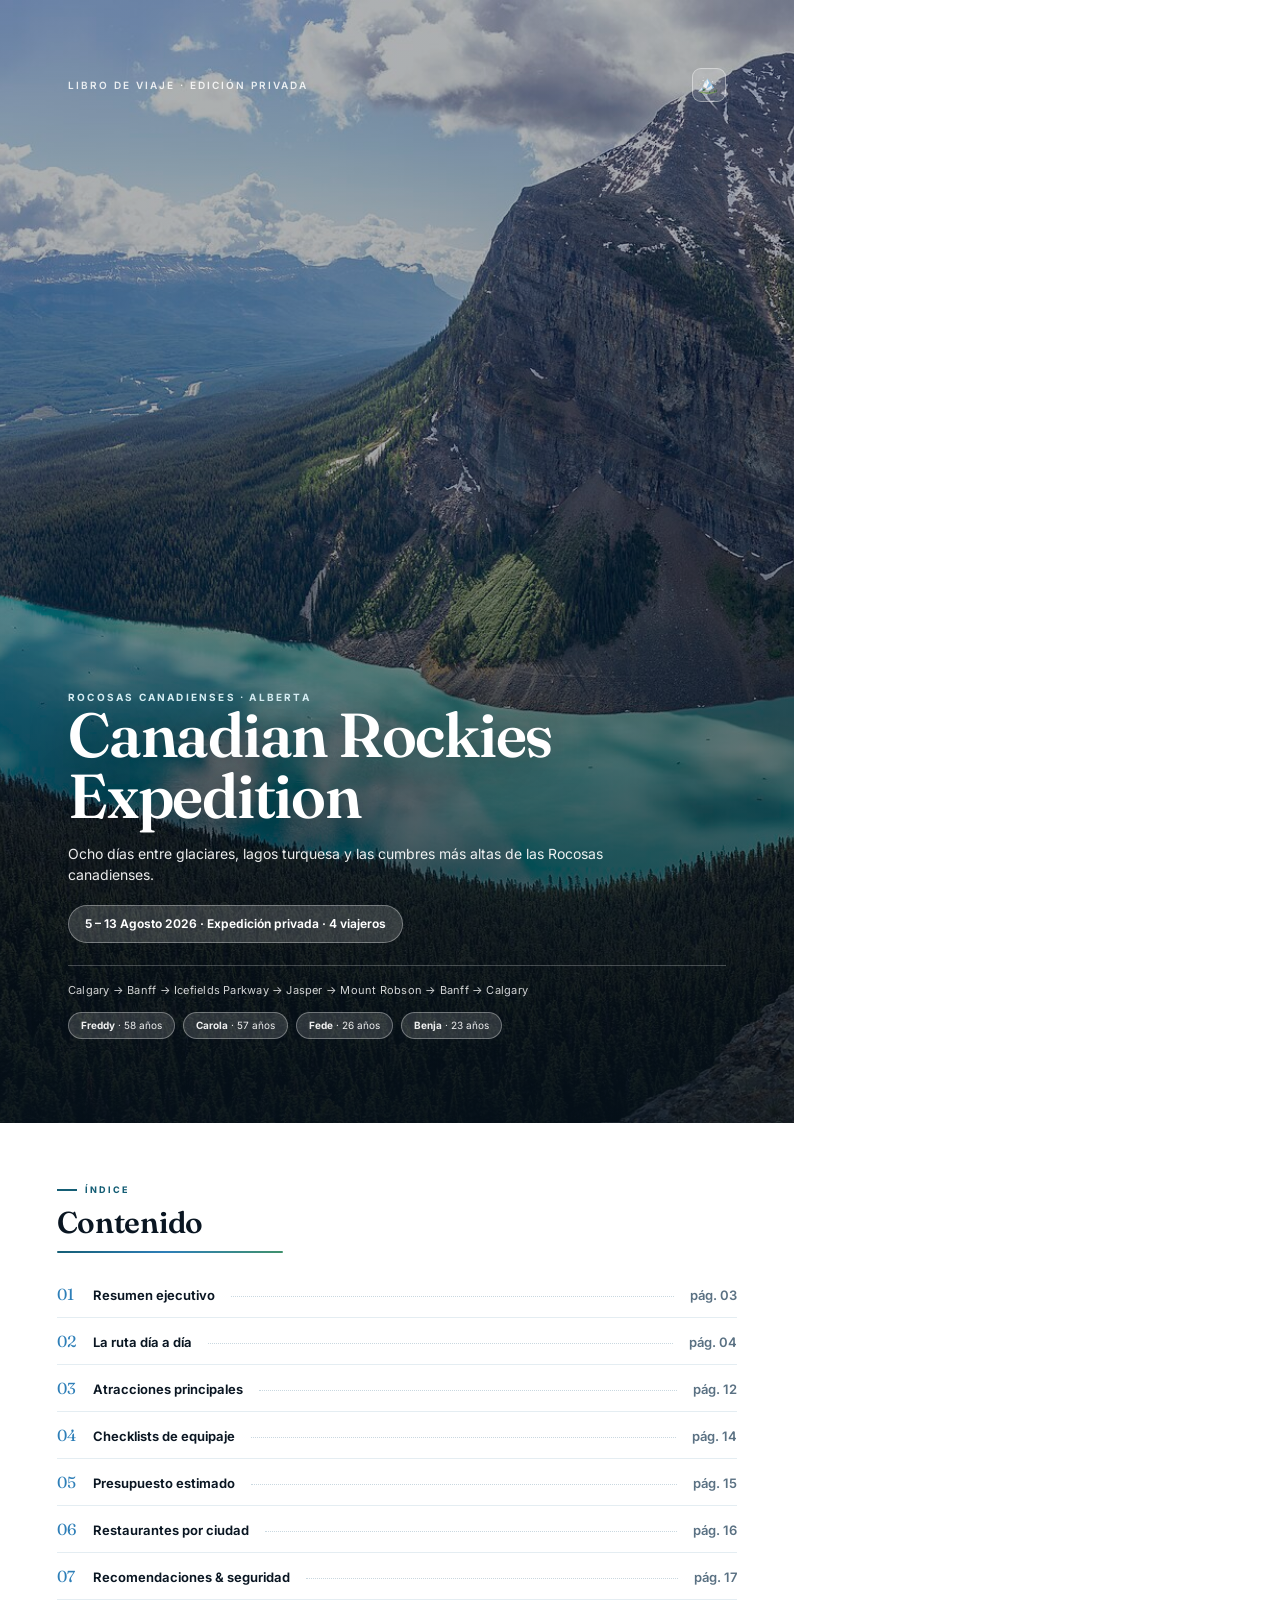
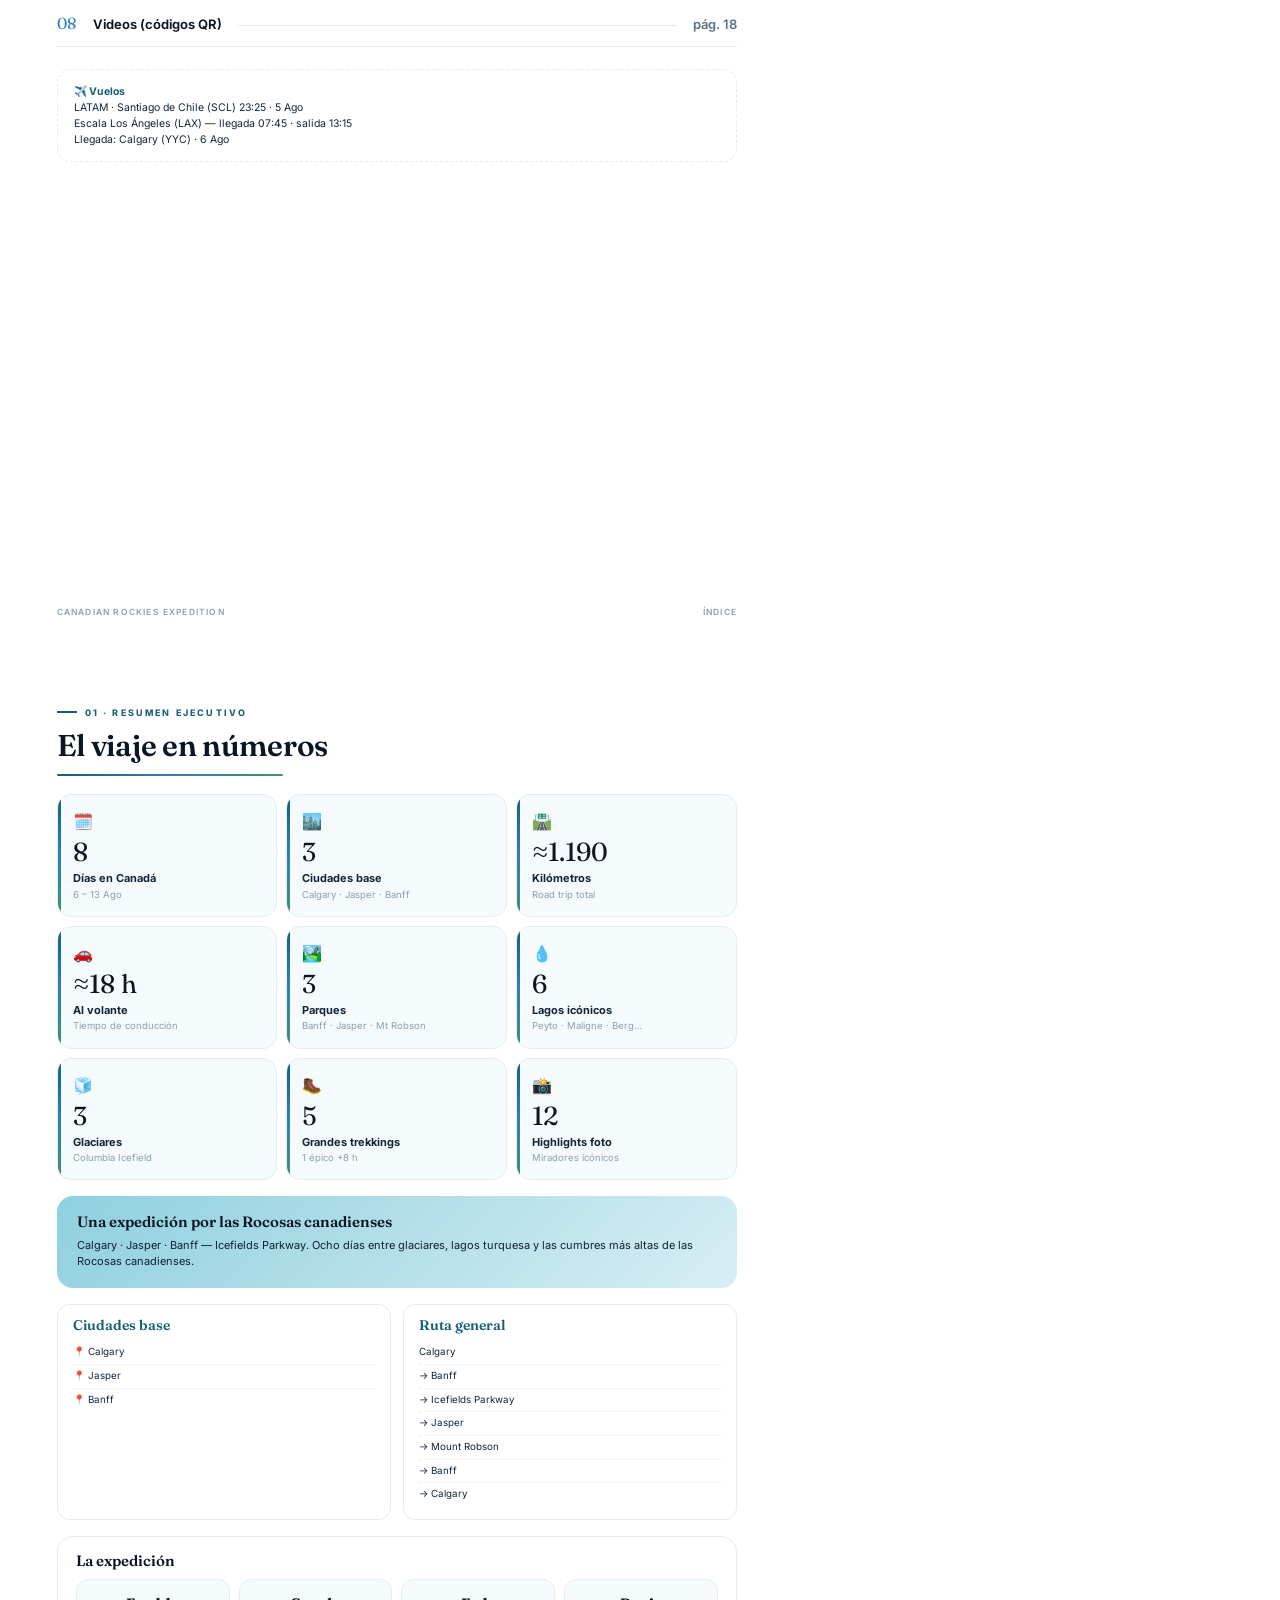
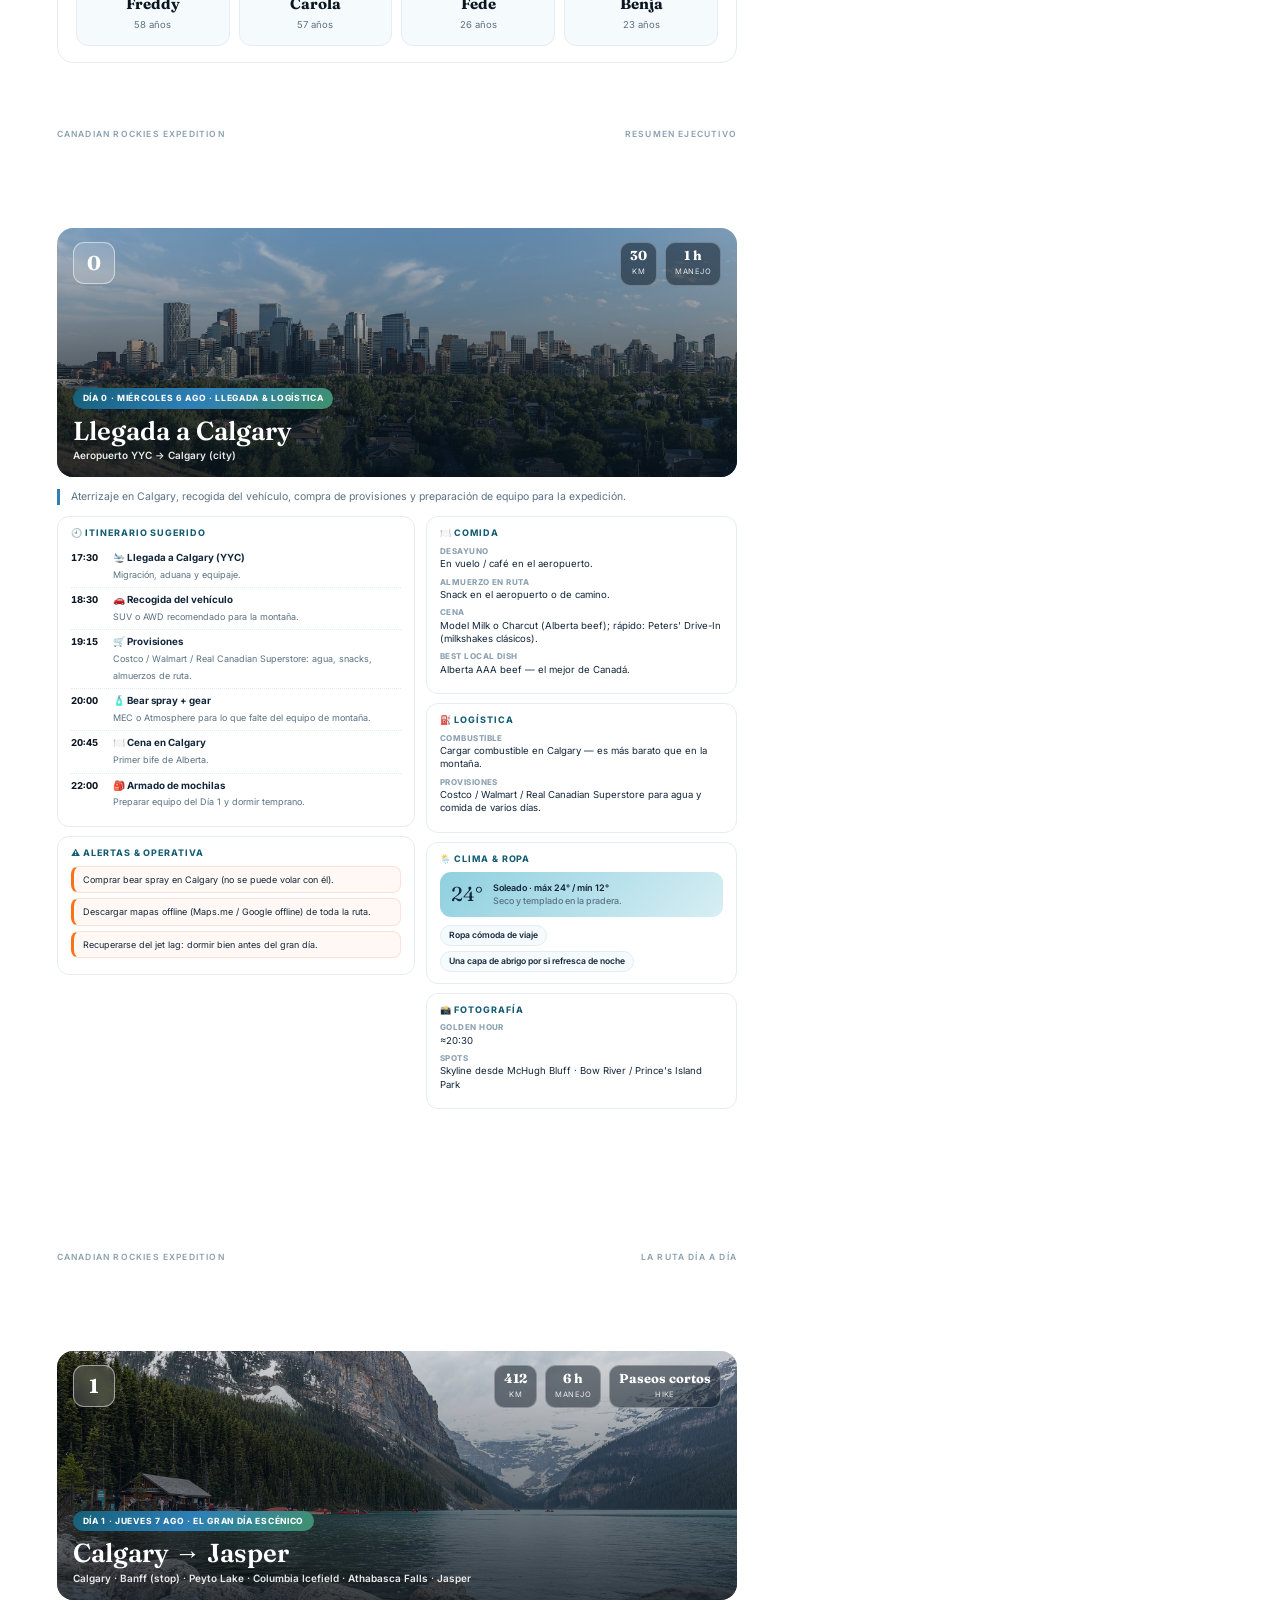
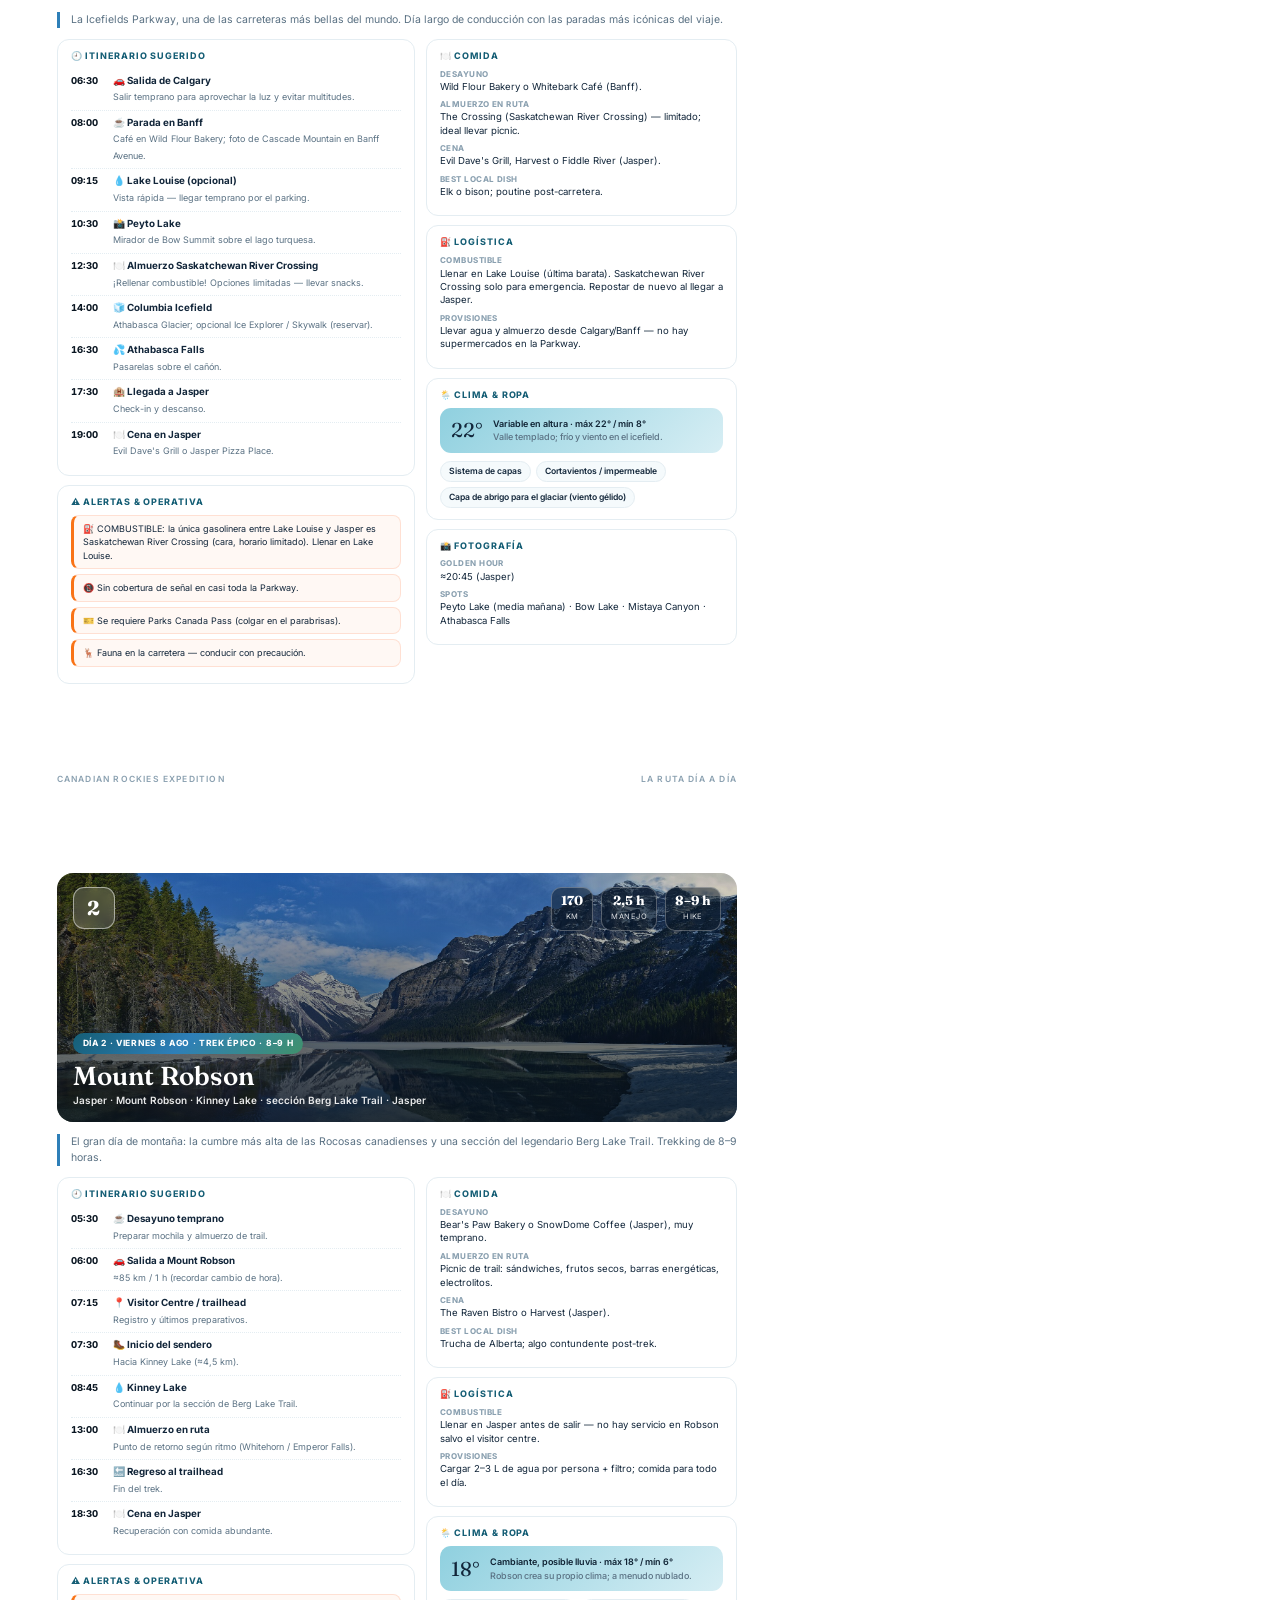
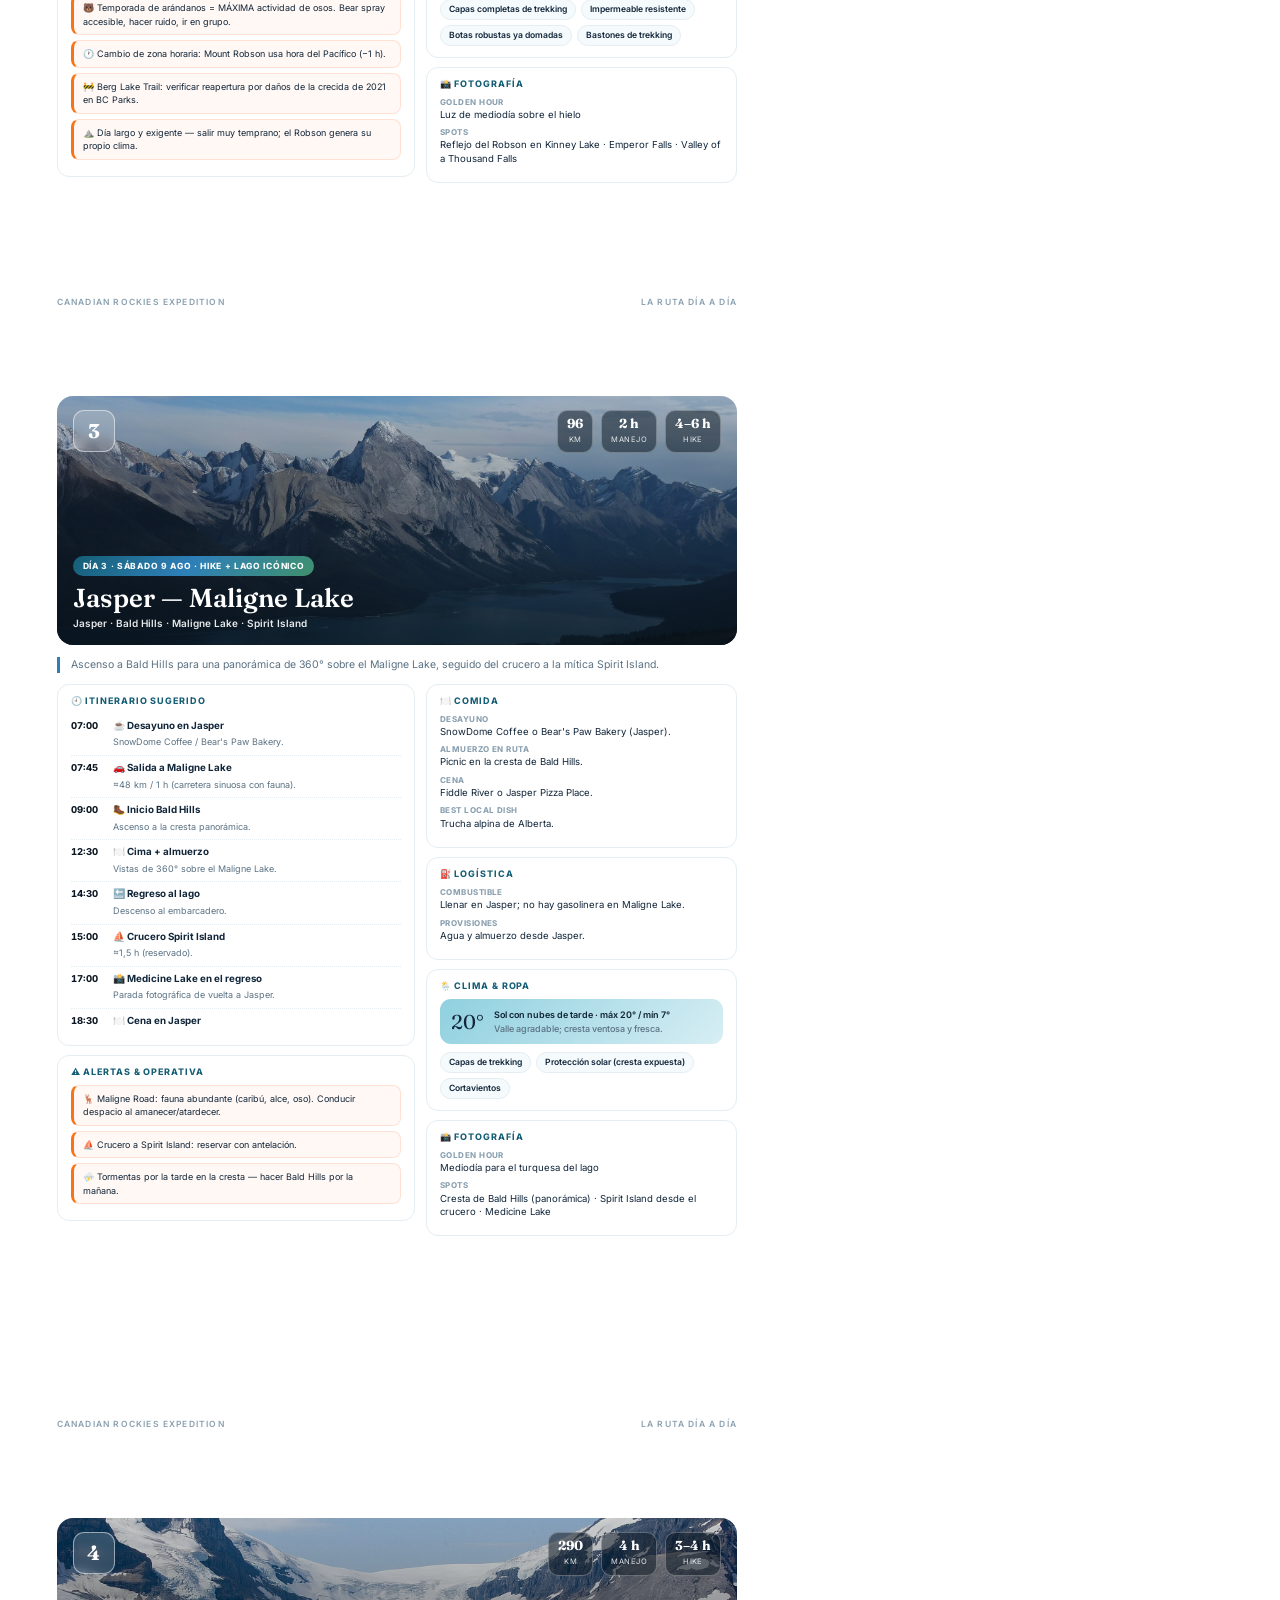
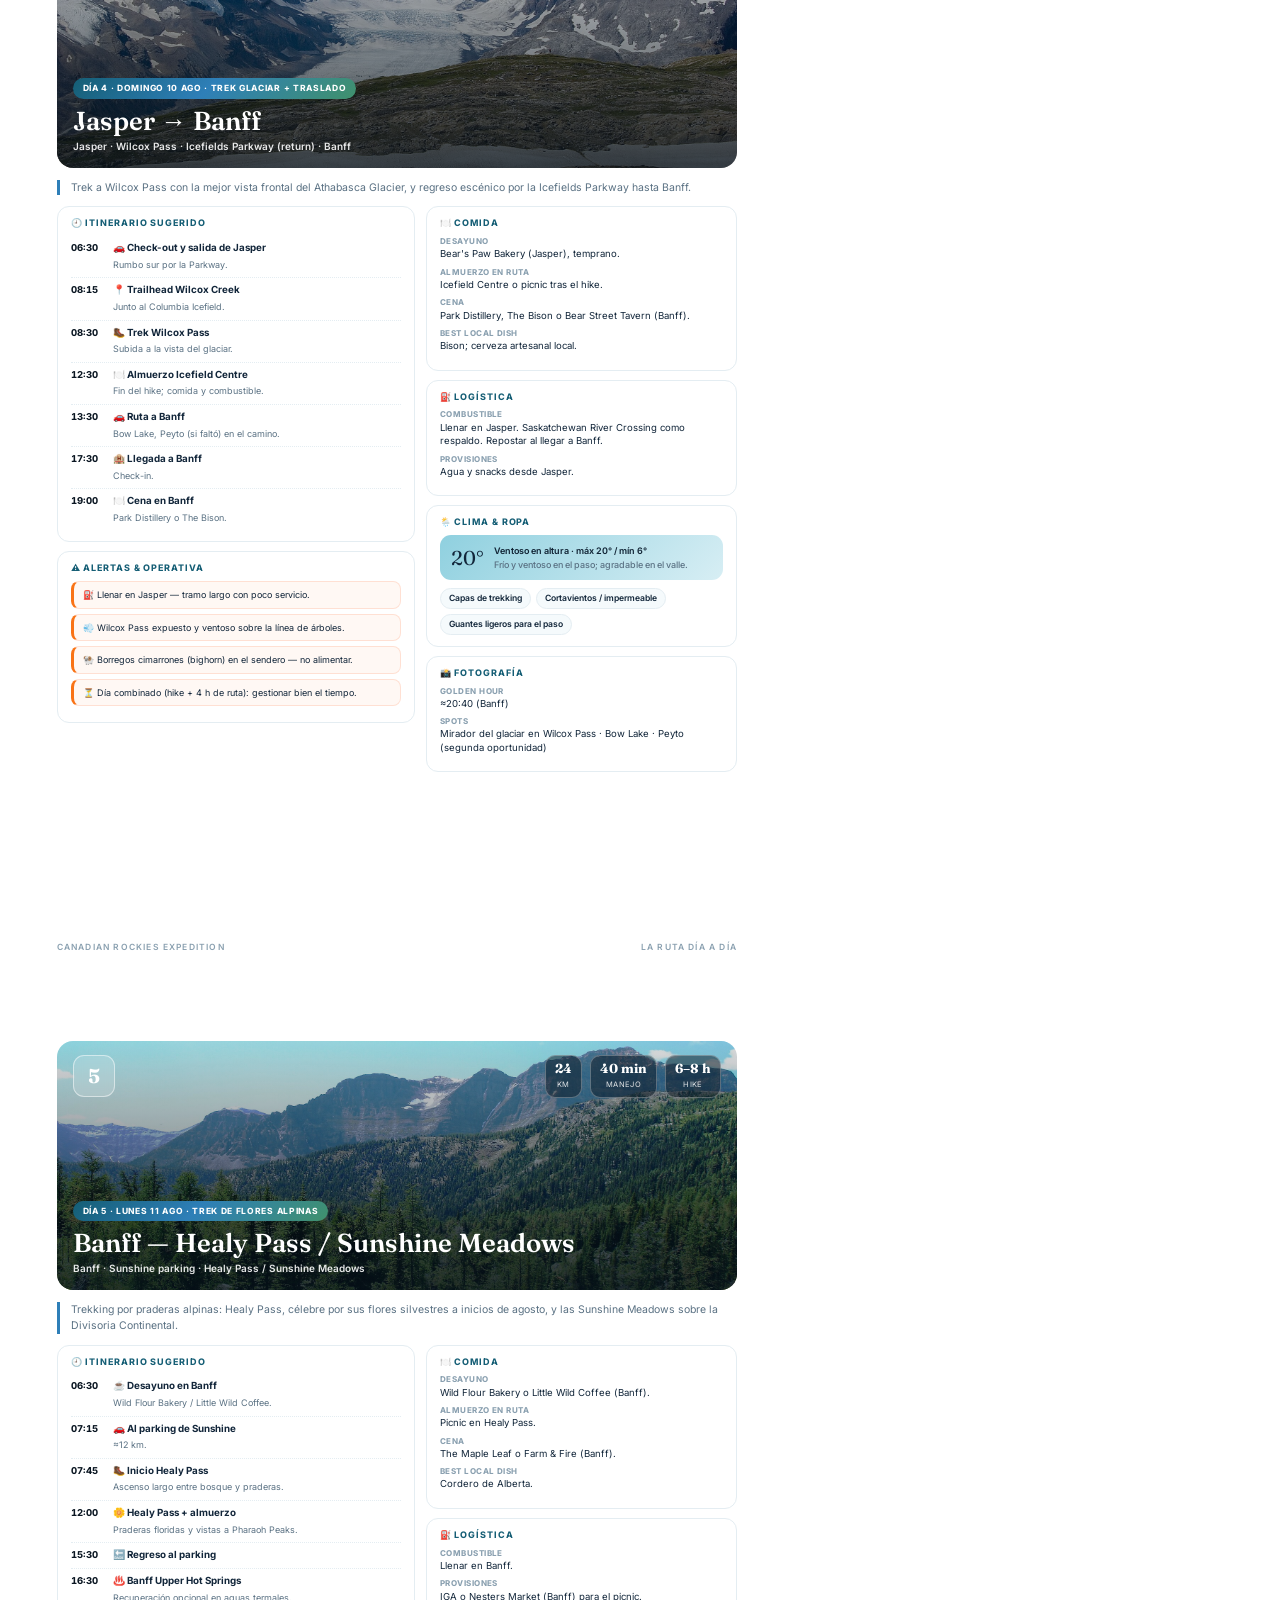
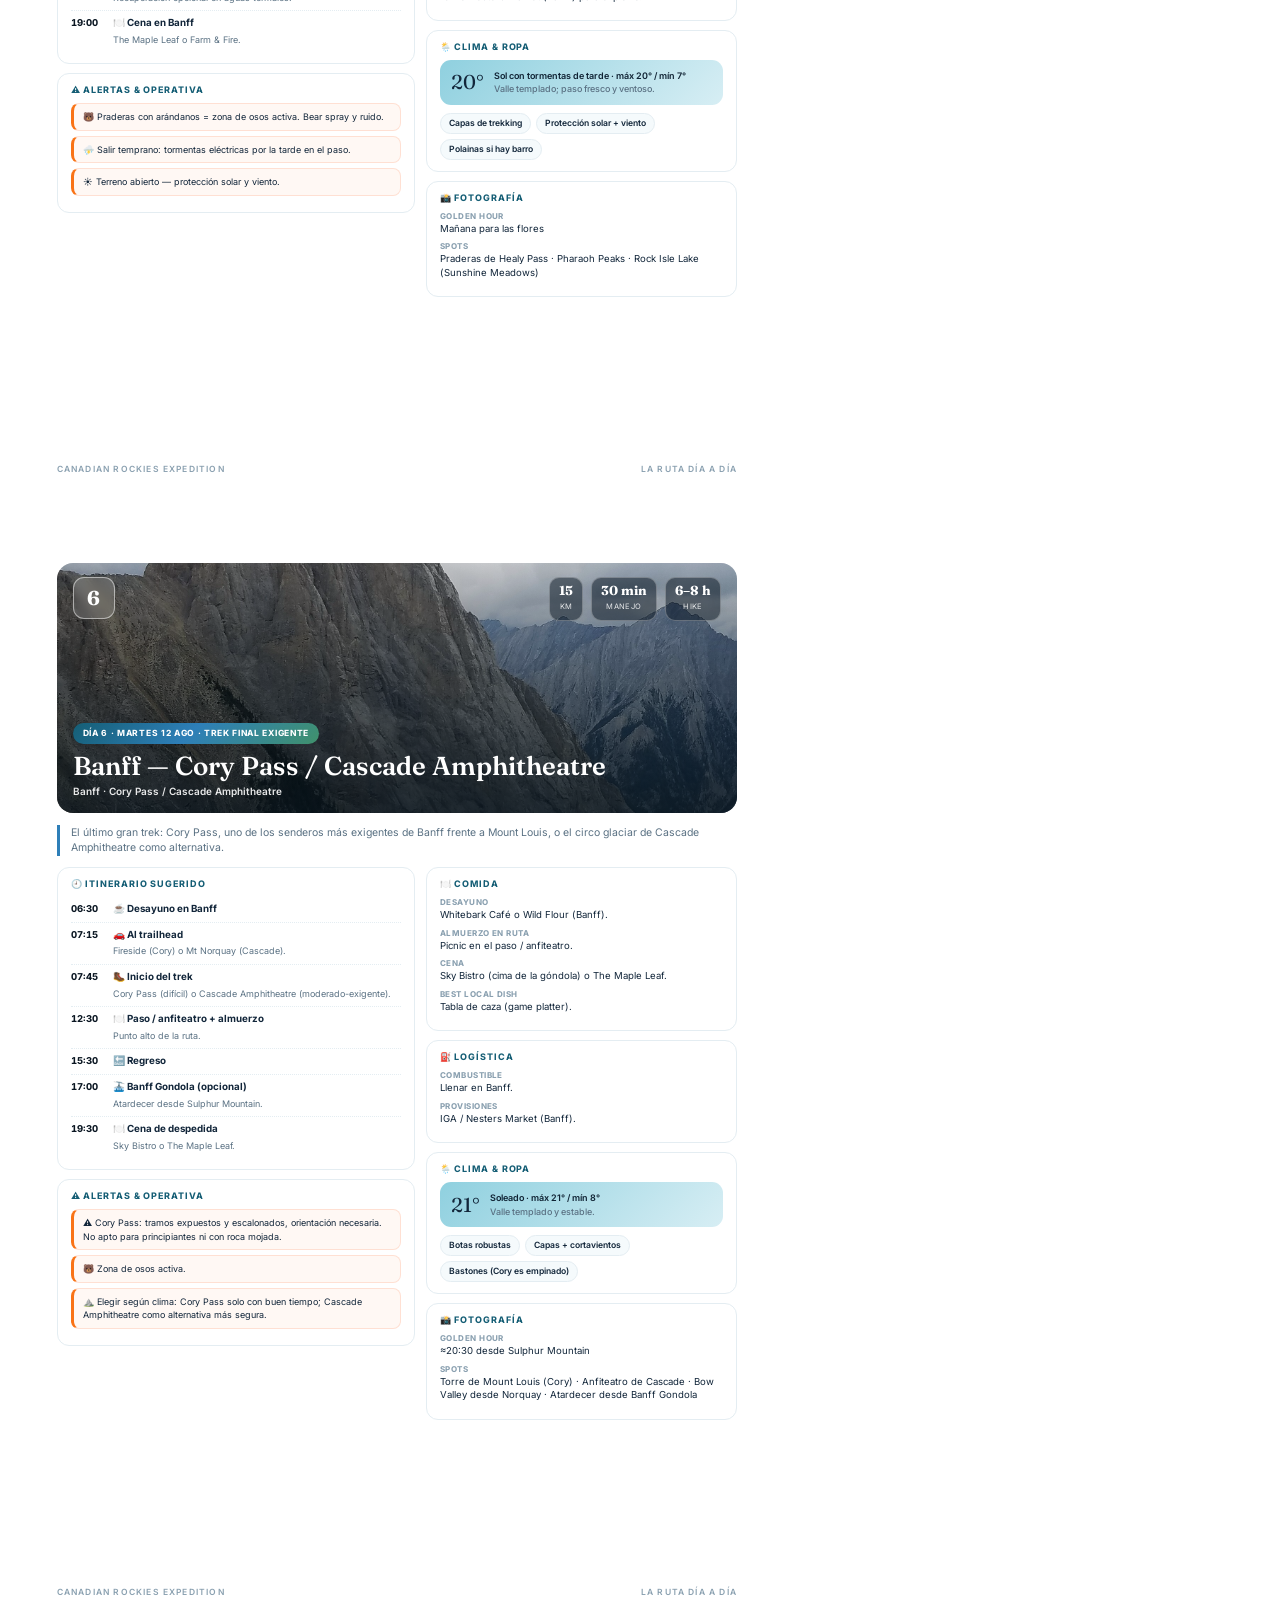
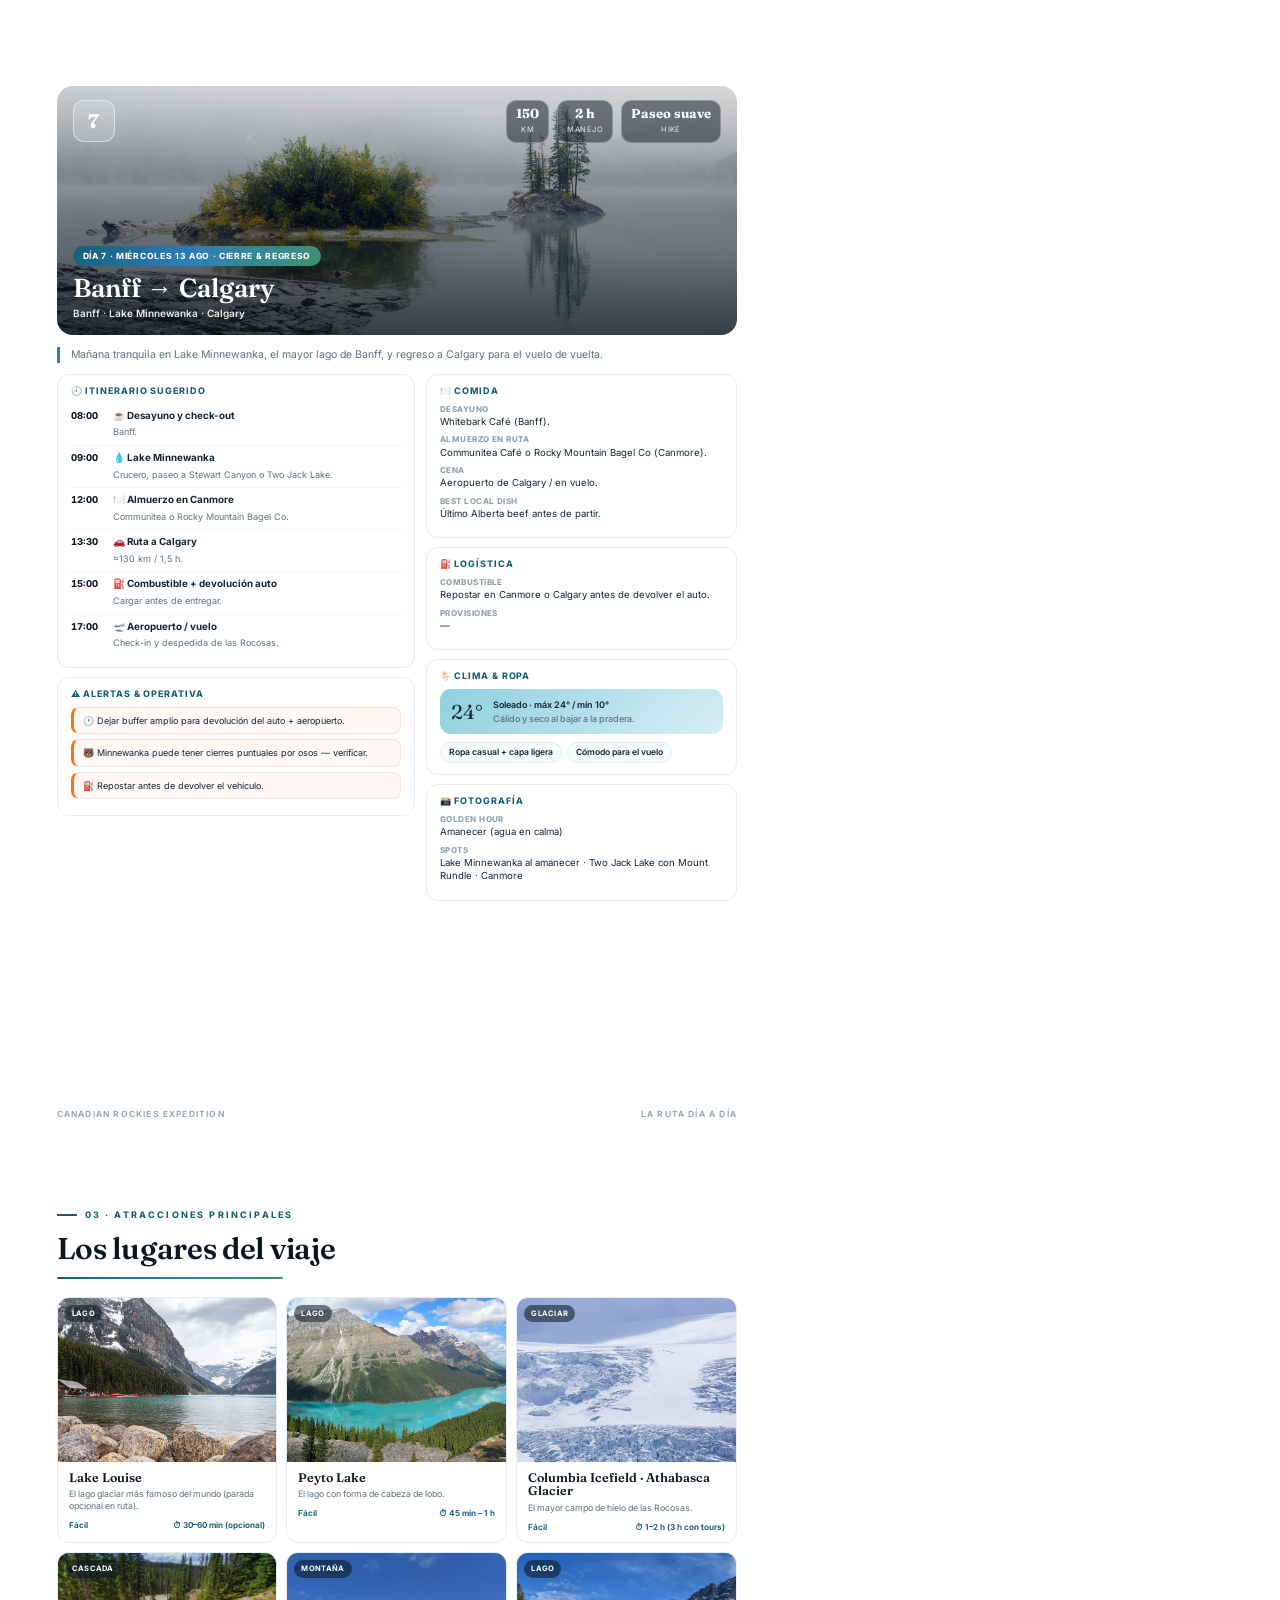
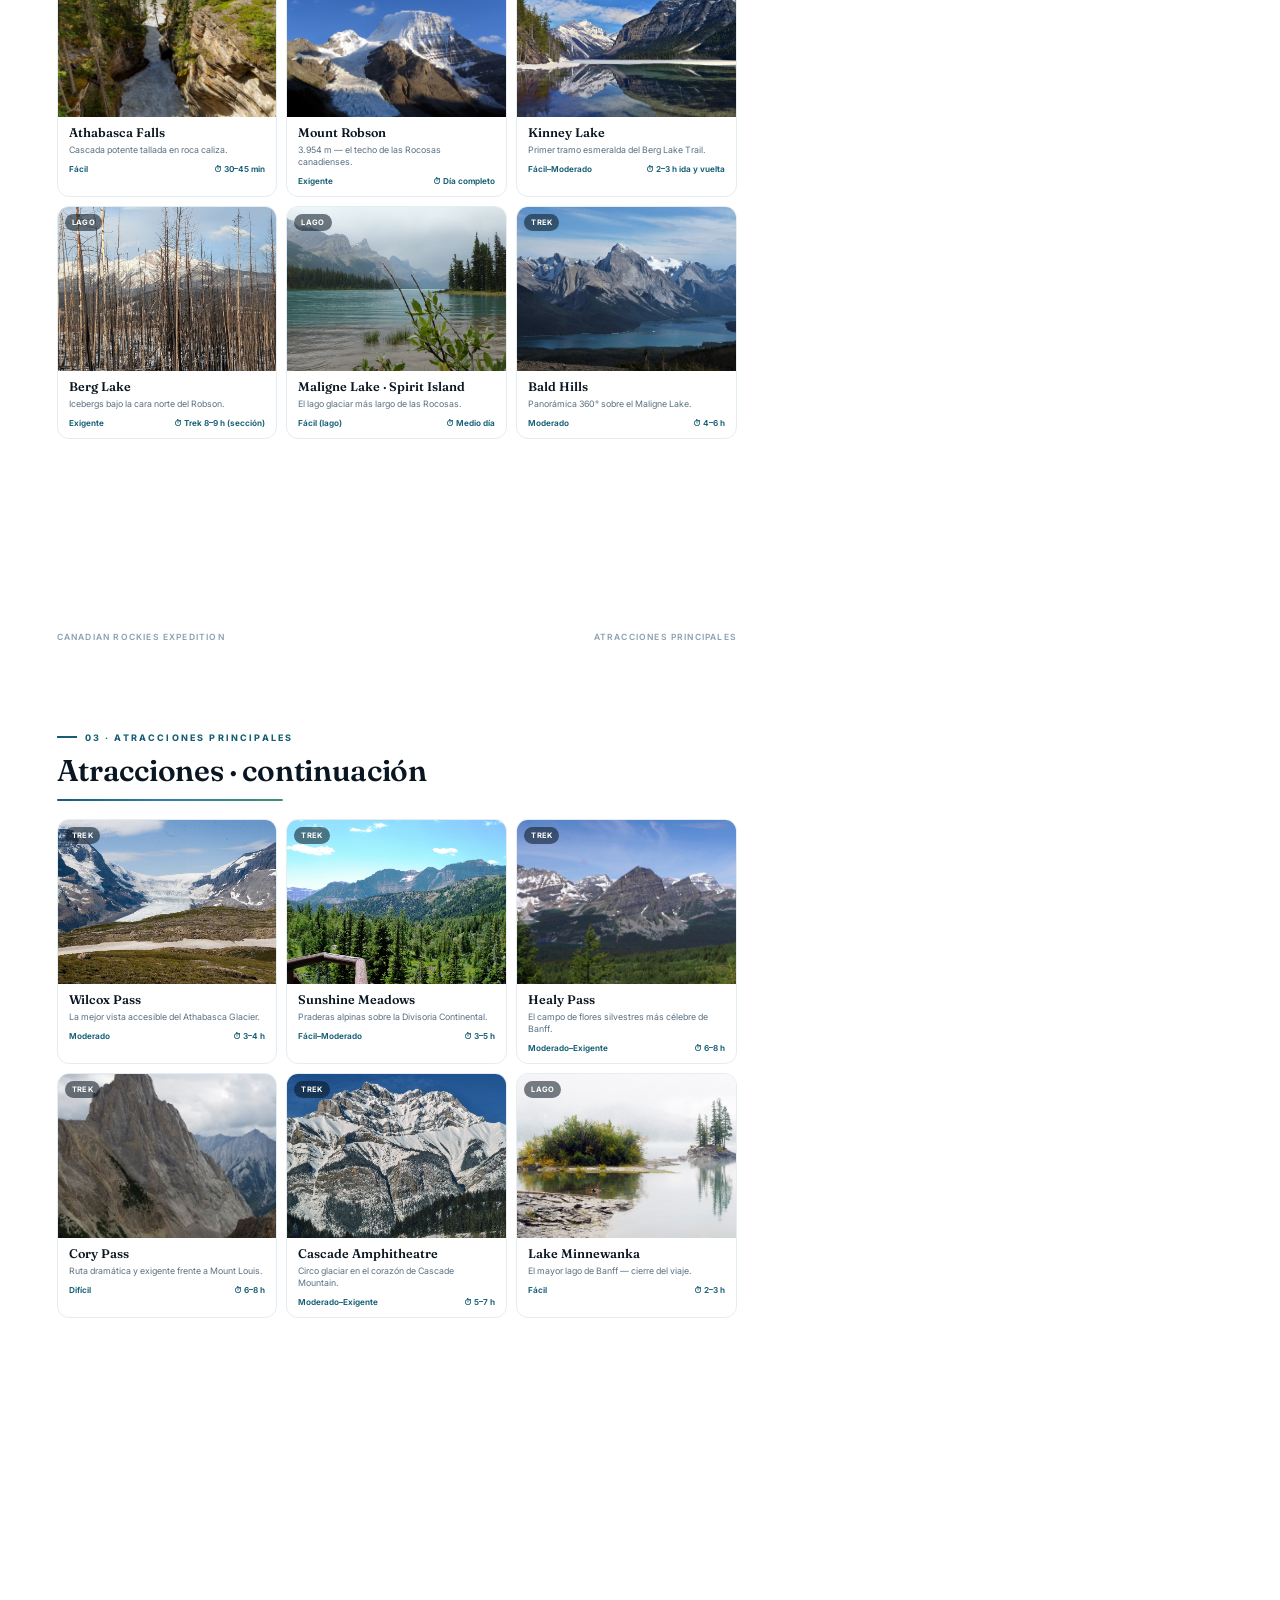
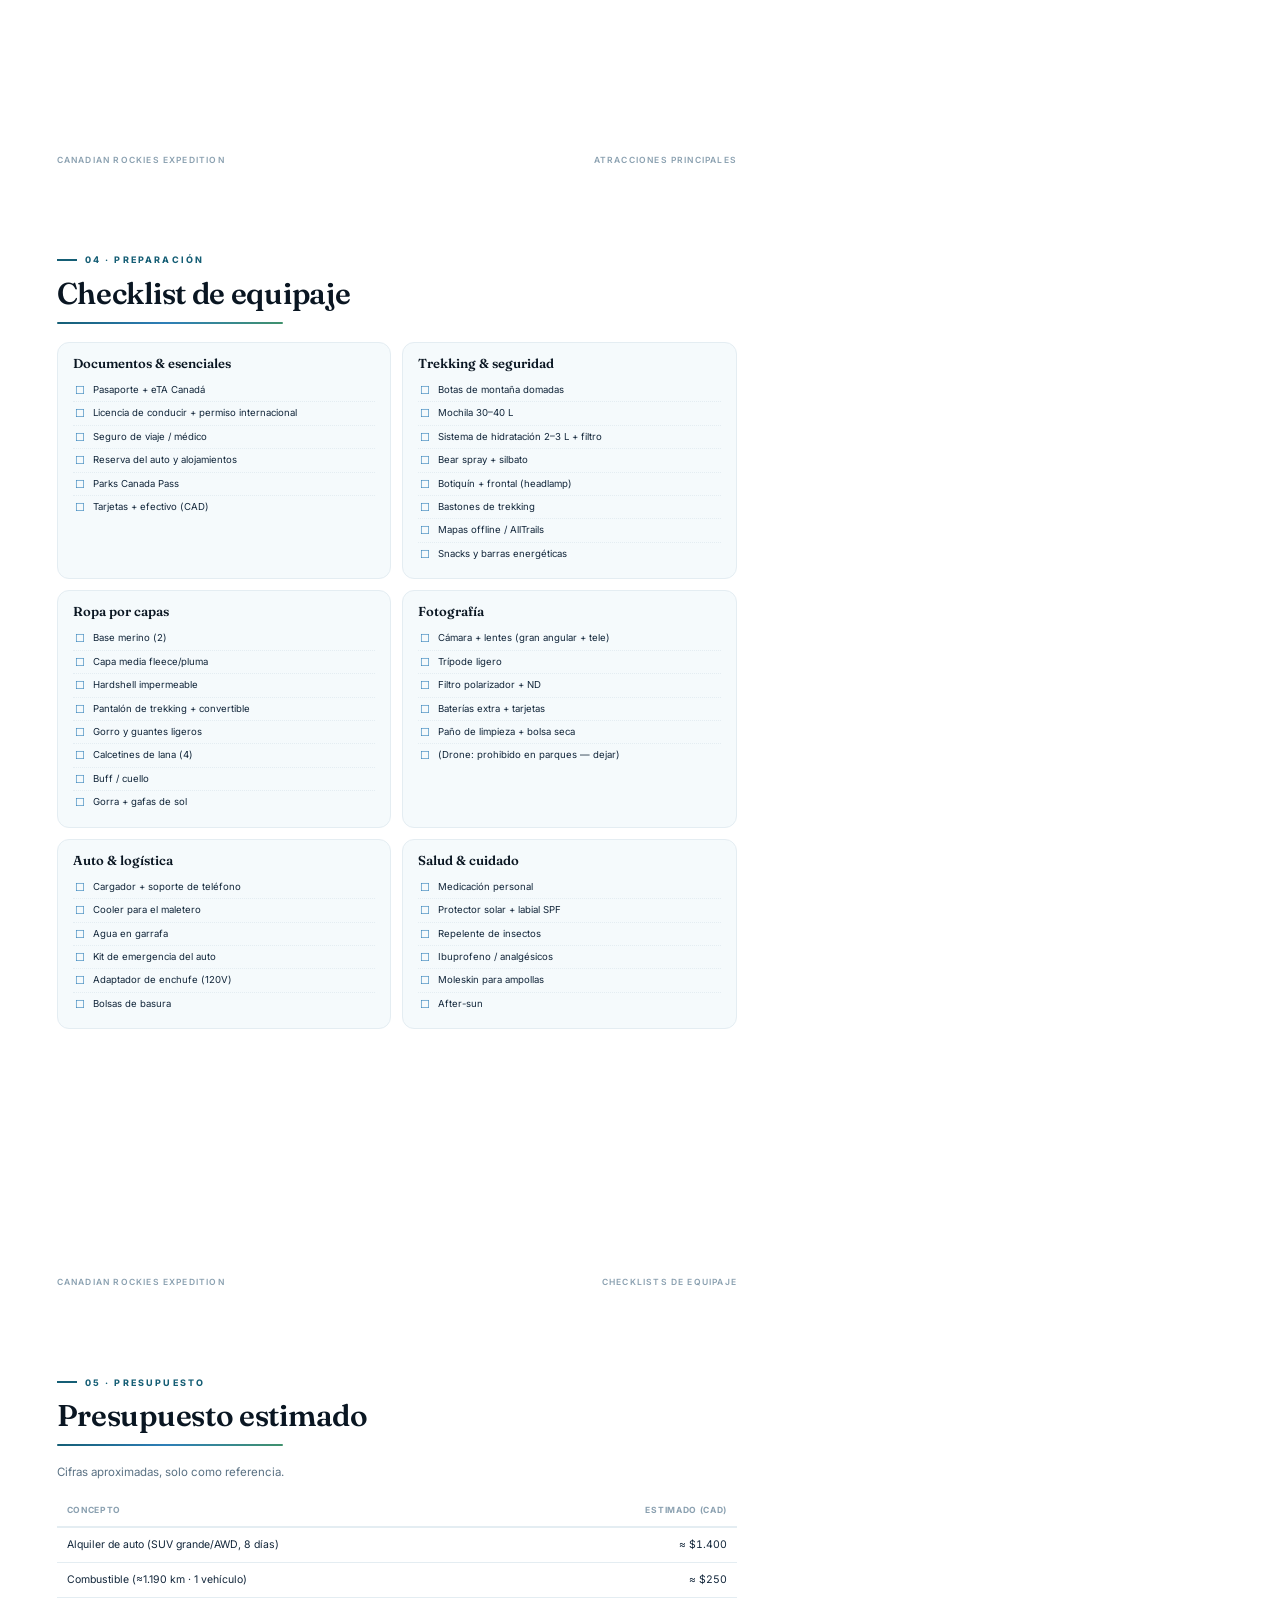
==== pdf.html @ 8d94a1ec "Canadian Rockies Expedition — interactive travel dashboard" ====
<!DOCTYPE html>
<html lang="es">
<head>
<meta charset="UTF-8" />
<meta name="viewport" content="width=device-width, initial-scale=1.0" />
<title>Canadian Rockies Expedition — Libro de viaje</title>
<link rel="preconnect" href="https://fonts.googleapis.com" />
<link rel="preconnect" href="https://fonts.gstatic.com" crossorigin />
<link href="https://fonts.googleapis.com/css2?family=Fraunces:opsz,wght@9..144,400;9..144,500;9..144,600;9..144,700&family=Inter:wght@400;500;600;700;750&display=swap" rel="stylesheet" />
<style>
:root{
  --ink:#0a1622;--ink2:#0f2233;--glacier:#155e75;--glacier2:#2e7fb8;--glacier3:#8fd0df;
  --ice:#d7eef4;--forest:#2d6a4f;--forest2:#40916c;--text:#12263a;--muted:#5a7183;--faint:#8aa0b0;--line:#e4edf2;--snow:#f5fafc;
  --serif:"Fraunces",Georgia,serif;--sans:"Inter",-apple-system,Segoe UI,Roboto,Arial,sans-serif;
  --grad:linear-gradient(135deg,#155e75 0%,#2e7fb8 48%,#40916c 100%);
  --grad-ice:linear-gradient(135deg,#8fd0df,#d7eef4);
}
*{margin:0;padding:0;box-sizing:border-box;-webkit-print-color-adjust:exact;print-color-adjust:exact}
@page{size:A4;margin:0}
html,body{background:#fff;color:var(--text);font-family:var(--sans);line-height:1.5;font-size:11px}
h1,h2,h3,h4{font-family:var(--serif);font-weight:600;line-height:1.1;color:var(--ink)}
img{display:block}

.page{position:relative;width:210mm;min-height:297mm;padding:16mm 15mm 14mm;page-break-after:always;overflow:hidden}
.page:last-child{page-break-after:auto}
.page.bleed{padding:0}
.pnum{position:absolute;left:15mm;right:15mm;bottom:7mm;display:flex;justify-content:space-between;font-size:8.5px;letter-spacing:.14em;text-transform:uppercase;color:var(--faint);font-weight:600}
.eyebrow{font-weight:750;font-size:9px;letter-spacing:.24em;text-transform:uppercase;color:var(--glacier);display:flex;align-items:center;gap:8px}
.eyebrow::before{content:"";width:20px;height:2px;background:currentColor}
.sec-title{font-size:30px;margin-top:10px;letter-spacing:-.01em}
.sec-lead{color:var(--muted);font-size:11.5px;margin-top:8px;max-width:150mm}
.divider{height:2px;background:var(--grad);border-radius:2px;margin:12px 0 18px;width:60mm}

/* ---------- COVER ---------- */
.cover{color:#fff}
.cover img{position:absolute;inset:0;width:100%;height:100%;object-fit:cover}
.cover .veil{position:absolute;inset:0;background:linear-gradient(180deg,rgba(6,18,28,.32),rgba(6,18,28,.35) 45%,rgba(6,18,28,.85))}
.cover .inner{position:absolute;left:18mm;right:18mm;bottom:22mm;z-index:2}
.cover .top{position:absolute;left:18mm;right:18mm;top:18mm;z-index:2;display:flex;justify-content:space-between;align-items:center;font-size:10px;letter-spacing:.2em;text-transform:uppercase;color:rgba(255,255,255,.85);font-weight:600}
.cover .glyph{width:34px;height:34px;border-radius:9px;background:rgba(255,255,255,.16);border:1px solid rgba(255,255,255,.4);display:grid;place-items:center;font-size:17px}
.cover h1{color:#fff;font-size:62px;line-height:.98;letter-spacing:-.02em;text-shadow:0 6px 40px rgba(0,0,0,.4)}
.cover .sub{color:rgba(255,255,255,.92);font-size:14px;margin-top:16px;max-width:150mm}
.cover .dates{margin-top:20px;display:inline-block;font-weight:650;font-size:12px;color:#fff;background:rgba(255,255,255,.16);border:1px solid rgba(255,255,255,.34);padding:9px 16px;border-radius:999px}
.cover .route{margin-top:22px;padding-top:16px;border-top:1px solid rgba(255,255,255,.24);font-size:11px;color:rgba(255,255,255,.82);letter-spacing:.02em}
.cover .crew-line{margin-top:14px;display:flex;flex-wrap:wrap;gap:8px}
.cover .crew-line span{font-size:10px;color:rgba(255,255,255,.92);background:rgba(255,255,255,.15);border:1px solid rgba(255,255,255,.32);padding:5px 12px;border-radius:999px}
.cover .crew-line b{font-weight:700}
.crew-box{margin-top:16px;border:1px solid var(--line);border-radius:16px;padding:16px 18px}
.crew-box h4{font-family:var(--serif);font-size:15px;margin-bottom:10px}
.crew-grid{display:grid;grid-template-columns:repeat(4,1fr);gap:9px}
.crew-card{background:var(--snow);border:1px solid var(--line);border-radius:12px;padding:13px 10px;text-align:center}
.crew-card b{font-family:var(--serif);font-size:15px;color:var(--ink);display:block}
.crew-card span{font-size:9.5px;color:var(--muted)}

/* ---------- TOC ---------- */
.toc{list-style:none;margin-top:6px}
.toc li{display:flex;align-items:baseline;gap:10px;padding:11px 0;border-bottom:1px solid var(--line);font-size:13px}
.toc .n{font-family:var(--serif);font-size:16px;color:var(--glacier2);width:26px;flex:none}
.toc .t{font-weight:650;color:var(--ink)}
.toc .d{flex:1;border-bottom:1px dotted #c9d8e0;margin:0 6px;transform:translateY(-3px)}
.toc .p{color:var(--muted);font-weight:600}

/* ---------- STATS ---------- */
.stat-grid{display:grid;grid-template-columns:repeat(3,1fr);gap:9px;margin-top:6px}
.stat{border:1px solid var(--line);border-radius:14px;padding:14px 15px;background:var(--snow);position:relative;overflow:hidden}
.stat::after{content:"";position:absolute;left:0;top:0;bottom:0;width:3px;background:var(--grad)}
.stat .ic{font-size:16px}
.stat .v{font-family:var(--serif);font-size:26px;line-height:1;margin-top:6px;color:var(--ink)}
.stat .l{font-weight:700;font-size:11px;margin-top:5px}
.stat .s{font-size:9.5px;color:var(--faint);margin-top:1px}
.summary-box{margin-top:16px;background:var(--grad-ice);border-radius:16px;padding:18px 20px}
.summary-box h3{font-size:15px}
.summary-box p{font-size:11px;color:var(--ink2);margin-top:6px}
.flight{margin-top:14px;border:1px dashed var(--line);border-radius:14px;padding:14px 16px;font-size:10.5px}
.flight b{color:var(--glacier)}

/* ---------- DAY PAGE ---------- */
.day-hero{position:relative;height:66mm;border-radius:16px;overflow:hidden;margin-bottom:12px}
.day-hero img{width:100%;height:100%;object-fit:cover}
.day-hero .veil{position:absolute;inset:0;background:linear-gradient(180deg,rgba(6,18,28,.15),rgba(6,18,28,.78))}
.day-hero .lbl{position:absolute;left:16px;bottom:14px;right:16px;z-index:2;color:#fff}
.day-hero .badge{display:inline-block;font-size:8.5px;font-weight:750;letter-spacing:.08em;text-transform:uppercase;background:var(--grad);padding:4px 10px;border-radius:999px}
.day-hero h2{color:#fff;font-size:26px;margin-top:8px}
.day-hero .rt{color:rgba(255,255,255,.9);font-size:10px;margin-top:3px;font-weight:600}
.day-hero .num{position:absolute;top:14px;left:16px;z-index:2;width:42px;height:42px;border-radius:11px;background:rgba(255,255,255,.16);border:1px solid rgba(255,255,255,.5);backdrop-filter:blur(4px);display:grid;place-items:center;color:#fff}
.day-hero .num b{font-family:var(--serif);font-size:20px;line-height:1}
.day-hero .metrics{position:absolute;top:14px;right:16px;z-index:2;display:flex;gap:8px}
.day-hero .metrics .m{background:rgba(10,22,34,.5);border:1px solid rgba(255,255,255,.28);border-radius:10px;padding:6px 9px;color:#fff;text-align:center}
.day-hero .metrics .m b{font-family:var(--serif);font-size:13px;display:block;line-height:1}
.day-hero .metrics .m small{font-size:7.5px;letter-spacing:.06em;text-transform:uppercase;opacity:.85}
.day-summary{font-size:10.5px;color:var(--muted);border-left:3px solid var(--glacier2);padding-left:11px;margin-bottom:11px}
.day-cols{display:grid;grid-template-columns:1.15fr 1fr;gap:11px}
.card{border:1px solid var(--line);border-radius:12px;padding:11px 13px;background:#fff;margin-bottom:9px}
.card h4{font-family:var(--sans);font-size:9px;font-weight:750;letter-spacing:.1em;text-transform:uppercase;color:var(--glacier);margin-bottom:8px}
.sched{list-style:none}
.sched li{display:grid;grid-template-columns:34px 1fr;gap:8px;padding:5px 0;border-bottom:1px dotted var(--line)}
.sched li:last-child{border-bottom:none}
.sched .t{font-weight:750;font-size:9.5px;color:var(--ink);font-variant-numeric:tabular-nums}
.sched .c b{font-size:9.8px;font-weight:700;display:block}
.sched .c span{font-size:9px;color:var(--muted);line-height:1.35}
.kv .r{font-size:9.6px;margin-bottom:6px;line-height:1.4}
.kv .r b{display:block;font-size:8px;text-transform:uppercase;letter-spacing:.06em;color:var(--faint);font-weight:750}
.chips{display:flex;flex-wrap:wrap;gap:5px}
.chip{font-size:8.6px;font-weight:600;padding:3px 8px;border-radius:999px;background:var(--snow);border:1px solid var(--line)}
.wchip{display:flex;align-items:center;gap:10px;background:var(--grad-ice);border-radius:11px;padding:9px 11px;margin-bottom:8px}
.wchip .tmp{font-family:var(--serif);font-size:20px;line-height:1}
.wchip .wd{font-size:9px;font-weight:600;color:var(--ink2)}
.alerts{list-style:none}
.alerts li{font-size:9px;background:#fff8f4;border:1px solid #ffe0d3;border-left:3px solid #f97316;border-radius:8px;padding:6px 9px;margin-bottom:5px}

/* ---------- GALLERY / GRIDS ---------- */
.gal{display:grid;grid-template-columns:repeat(3,1fr);gap:9px;margin-top:4px}
.gcard{border:1px solid var(--line);border-radius:12px;overflow:hidden;background:#fff}
.gcard .im{aspect-ratio:4/3;overflow:hidden;position:relative}
.gcard .im img{width:100%;height:100%;object-fit:cover}
.gcard .tp{position:absolute;top:7px;left:7px;font-size:7.5px;font-weight:700;text-transform:uppercase;letter-spacing:.04em;background:rgba(10,22,34,.55);color:#fff;padding:3px 7px;border-radius:999px}
.gcard .bd{padding:9px 11px}
.gcard h4{font-family:var(--serif);font-size:12.5px}
.gcard p{font-size:8.8px;color:var(--muted);margin-top:4px;line-height:1.35}
.gcard .mt{display:flex;justify-content:space-between;margin-top:7px;font-size:8.2px;font-weight:650;color:var(--glacier)}

/* ---------- CHECKLIST ---------- */
.check-grid{display:grid;grid-template-columns:repeat(2,1fr);gap:11px;margin-top:4px}
.check{border:1px solid var(--line);border-radius:12px;padding:13px 15px;background:var(--snow)}
.check h4{font-family:var(--serif);font-size:13px;color:var(--ink);margin-bottom:9px}
.check ul{list-style:none}
.check li{font-size:9.6px;padding:4px 0 4px 20px;position:relative;border-bottom:1px dotted var(--line)}
.check li:last-child{border-bottom:none}
.check li::before{content:"☐";position:absolute;left:2px;top:3px;color:var(--glacier2);font-size:11px}

/* ---------- BUDGET ---------- */
.btable{width:100%;border-collapse:collapse;margin-top:6px;font-size:10.5px}
.btable th{text-align:left;font-size:8.5px;text-transform:uppercase;letter-spacing:.08em;color:var(--faint);padding:9px 10px;border-bottom:2px solid var(--line)}
.btable td{padding:9px 10px;border-bottom:1px solid var(--line)}
.btable td.r,.btable th.r{text-align:right;font-variant-numeric:tabular-nums}
.btable tr.total td{font-weight:750;color:var(--ink);border-top:2px solid var(--ink);border-bottom:none;font-size:12px}
.budget-note{font-size:9px;color:var(--muted);margin-top:10px;font-style:italic}

/* ---------- RESTAURANTS + REC ---------- */
.two{display:grid;grid-template-columns:1fr 1fr;gap:12px;margin-top:4px}
.rbox{border:1px solid var(--line);border-radius:12px;padding:13px 15px}
.rbox h4{font-family:var(--serif);font-size:14px;color:var(--glacier);margin-bottom:8px}
.rbox ul{list-style:none}
.rbox li{font-size:9.8px;padding:4px 0;border-bottom:1px dotted var(--line)}
.rbox li:last-child{border-bottom:none}
.rec{border:1px solid var(--line);border-radius:12px;padding:12px 14px;margin-bottom:9px;break-inside:avoid}
.rec h4{font-family:var(--serif);font-size:13px;margin-bottom:6px}
.rec ul{list-style:none}
.rec li{font-size:9.5px;padding:3px 0 3px 15px;position:relative;color:var(--text)}
.rec li::before{content:"▸";position:absolute;left:0;color:var(--forest2)}

/* ---------- QR ---------- */
.qr-grid{display:grid;grid-template-columns:repeat(3,1fr);gap:11px;margin-top:4px}
.qr{border:1px solid var(--line);border-radius:12px;padding:11px;text-align:center;background:#fff;break-inside:avoid}
.qr img{width:70px;height:70px;margin:0 auto 8px}
.qr .tp{font-size:7.5px;font-weight:750;text-transform:uppercase;letter-spacing:.06em;color:var(--glacier)}
.qr h5{font-family:var(--serif);font-size:10px;margin-top:3px;line-height:1.2;color:var(--ink)}
.qr .ch{font-size:8px;color:var(--muted);margin-top:3px}

/* ---------- BACK ---------- */
.back{background:var(--ink);color:rgba(255,255,255,.8);display:flex;flex-direction:column;justify-content:center;align-items:center;text-align:center}
.back h2{color:#fff;font-size:34px;max-width:130mm}
.back p{font-size:11px;margin-top:14px;max-width:120mm;color:rgba(255,255,255,.7)}
.back .glyph{font-size:40px;margin-bottom:16px}
.back .line{width:60mm;height:2px;background:var(--grad);border-radius:2px;margin:22px 0}
</style>
</head>
<body>
<div id="doc"></div>

<script src="assets/js/data.js"></script>
<script>
(function(){
  var D=window.ITINERARY, doc=document.getElementById("doc");
  var esc=function(s){return String(s==null?"":s).replace(/[&<>"]/g,function(c){return{"&":"&amp;","<":"&lt;",">":"&gt;",'"':"&quot;"}[c];});};
  var pages=[]; function P(cls,html){pages.push('<section class="page '+(cls||"")+'">'+html+"</section>");}
  var TYPE={city:"Ciudad",lake:"Lago",glacier:"Glaciar",waterfall:"Cascada",mountain:"Montaña",trek:"Trek"};

  /* COVER */
  P("bleed cover",
    '<img src="assets/img/photos/hero_1.jpg" alt="">'+
    '<div class="veil"></div>'+
    '<div class="top"><span>Libro de viaje · Edición privada</span><span class="glyph">🏔️</span></div>'+
    '<div class="inner"><div style="font-size:10px;letter-spacing:.22em;text-transform:uppercase;color:#d7eef4;font-weight:700">Rocosas Canadienses · Alberta</div>'+
    '<h1>'+esc(D.meta.title)+'</h1>'+
    '<div class="sub">'+esc(D.meta.tagline)+'</div>'+
    '<div class="dates">'+esc(D.meta.dates)+' · '+esc(D.meta.party)+'</div>'+
    '<div class="route">'+esc(D.meta.routeLine)+'</div>'+
    (D.meta.travelers ? '<div class="crew-line">'+D.meta.travelers.map(function(t){return '<span><b>'+esc(t.name)+'</b> · '+t.age+' años</span>';}).join("")+'</div>' : '')+
    '</div>');

  /* TOC */
  var toc=[
    ["01","Resumen ejecutivo","03"],
    ["02","La ruta día a día","04"],
    ["03","Atracciones principales","12"],
    ["04","Checklists de equipaje","14"],
    ["05","Presupuesto estimado","15"],
    ["06","Restaurantes por ciudad","16"],
    ["07","Recomendaciones & seguridad","17"],
    ["08","Videos (códigos QR)","18"]
  ];
  P("",'<div class="eyebrow">Índice</div><h1 class="sec-title">Contenido</h1><div class="divider"></div>'+
    '<ul class="toc">'+toc.map(function(t){return '<li><span class="n">'+t[0]+'</span><span class="t">'+t[1]+'</span><span class="d"></span><span class="p">pág. '+t[2]+'</span></li>';}).join("")+'</ul>'+
    '<div style="margin-top:22px" class="flight"><b>✈️ Vuelos</b><br>'+esc(D.meta.flight.out)+'<br>'+esc(D.meta.flight.layover)+'<br>Llegada: '+esc(D.meta.flight.arrive)+'</div>'+
    footer("Índice"));

  /* RESUMEN */
  P("",'<div class="eyebrow">01 · Resumen ejecutivo</div><h1 class="sec-title">El viaje en números</h1><div class="divider"></div>'+
    '<div class="stat-grid">'+D.stats.map(function(s){return '<div class="stat"><div class="ic">'+s.icon+'</div><div class="v">'+esc(s.value)+'</div><div class="l">'+esc(s.label)+'</div><div class="s">'+esc(s.sub)+'</div></div>';}).join("")+'</div>'+
    '<div class="summary-box"><h3>Una expedición por las Rocosas canadienses</h3><p>'+esc(D.meta.subtitle)+'. '+esc(D.meta.tagline)+'</p></div>'+
    '<div style="margin-top:16px" class="two"><div class="rbox"><h4>Ciudades base</h4><ul>'+D.meta.baseCities.map(function(c){return '<li>📍 '+esc(c)+'</li>';}).join("")+'</ul></div>'+
    '<div class="rbox"><h4>Ruta general</h4><ul><li>'+esc(D.meta.routeLine).split(" → ").join('</li><li>→ ')+'</li></ul></div></div>'+
    (D.meta.travelers ? '<div class="crew-box"><h4>La expedición</h4><div class="crew-grid">'+D.meta.travelers.map(function(t){return '<div class="crew-card"><b>'+esc(t.name)+'</b><span>'+t.age+' años</span></div>';}).join("")+'</div></div>' : '')+
    footer("Resumen ejecutivo"));

  /* DAYS */
  D.days.forEach(function(d){
    var heroId=(d.routeStops&&d.routeStops[0])||"banff_town";
    // choose a representative image: last hikey/lake stop if any
    var pic=heroImg(d);
    var left='<div class="card"><h4>🕘 Itinerario sugerido</h4><ul class="sched">'+
      d.schedule.map(function(s){return '<li><div class="t">'+esc(s.time)+'</div><div class="c"><b>'+s.icon+' '+esc(s.title)+'</b>'+(s.detail?'<span>'+esc(s.detail)+'</span>':"")+'</div></li>';}).join("")+'</ul></div>';
    if(d.alerts&&d.alerts.length) left+='<div class="card"><h4>⚠️ Alertas & operativa</h4><ul class="alerts">'+d.alerts.map(function(a){return '<li>'+esc(a)+'</li>';}).join("")+'</ul></div>';

    var right='<div class="card"><h4>🍽️ Comida</h4><div class="kv">'+
        '<div class="r"><b>Desayuno</b>'+esc(d.food.breakfast)+'</div>'+
        '<div class="r"><b>Almuerzo en ruta</b>'+esc(d.food.lunch)+'</div>'+
        '<div class="r"><b>Cena</b>'+esc(d.food.dinner)+'</div>'+
        '<div class="r"><b>Best local dish</b>'+esc(d.food.bestDish)+'</div></div></div>'+
      '<div class="card"><h4>⛽ Logística</h4><div class="kv">'+
        '<div class="r"><b>Combustible</b>'+esc(d.logistics.gas.join(" "))+'</div>'+
        '<div class="r"><b>Provisiones</b>'+esc(d.logistics.supplies.join(" "))+'</div></div></div>'+
      '<div class="card"><h4>🌦️ Clima & ropa</h4><div class="wchip"><div class="tmp">'+esc(d.weather.tempHigh)+'°</div><div class="wd">'+esc(d.weather.conditions)+' · máx '+esc(d.weather.tempHigh)+'° / mín '+esc(d.weather.tempLow)+'°<br><span style="color:#5a7183;font-weight:500">'+esc(d.weather.summary)+'</span></div></div><div class="chips">'+d.clothing.map(function(c){return '<span class="chip">'+esc(c)+'</span>';}).join("")+'</div></div>'+
      '<div class="card"><h4>📸 Fotografía</h4><div class="kv"><div class="r"><b>Golden hour</b>'+esc(d.photography.goldenHour)+'</div><div class="r"><b>Spots</b>'+esc(d.photography.spots.join(" · "))+'</div></div></div>';

    P("",
      '<div class="day-hero"><img src="'+esc(pic)+'" alt=""><div class="veil"></div>'+
      '<div class="num"><b>'+d.n+'</b></div>'+
      '<div class="metrics"><div class="m"><b>'+esc(String(d.drivingKm))+'</b><small>km</small></div><div class="m"><b>'+esc(d.drivingTime.replace("≈",""))+'</b><small>manejo</small></div>'+(d.hikeName?'<div class="m"><b>'+esc(d.hikingTime)+'</b><small>hike</small></div>':"")+'</div>'+
      '<div class="lbl"><span class="badge">Día '+d.n+' · '+esc(d.dow)+' '+esc(d.date)+' · '+esc(d.badge)+'</span><h2>'+esc(d.title)+'</h2><div class="rt">'+esc(d.route)+'</div></div></div>'+
      '<div class="day-summary">'+esc(d.summary)+'</div>'+
      '<div class="day-cols"><div>'+left+'</div><div>'+right+'</div></div>'+
      footer("La ruta día a día"));
  });

  /* ATTRACTIONS (2 pages) */
  var attrs=D.locations.filter(function(l){return l.type!=="city";});
  chunk(attrs,9).forEach(function(grp,gi){
    P("",'<div class="eyebrow">03 · Atracciones principales</div><h1 class="sec-title">'+(gi===0?"Los lugares del viaje":"Atracciones · continuación")+'</h1><div class="divider"></div>'+
      '<div class="gal">'+grp.map(function(l){return '<div class="gcard"><div class="im"><span class="tp">'+esc(TYPE[l.type]||l.type)+'</span><img src="'+esc(l.img)+'" alt="'+esc(l.name)+'"></div><div class="bd"><h4>'+esc(l.name)+'</h4><p>'+esc(l.short)+'</p><div class="mt"><span>'+esc(l.difficulty||"—")+'</span><span>⏱ '+esc(shortDur(l.duration))+'</span></div></div></div>';}).join("")+'</div>'+
      footer("Atracciones principales"));
  });

  /* CHECKLISTS */
  P("",'<div class="eyebrow">04 · Preparación</div><h1 class="sec-title">Checklist de equipaje</h1><div class="divider"></div>'+
    '<div class="check-grid">'+D.packing.map(function(c){return '<div class="check"><h4>'+esc(c.category)+'</h4><ul>'+c.items.map(function(i){return '<li>'+esc(i)+'</li>';}).join("")+'</ul></div>';}).join("")+'</div>'+
    footer("Checklists de equipaje"));

  /* BUDGET */
  var b=D.budget;
  var bTot=(typeof b.total==="number")?b.total:b.items.reduce(function(s,i){return s+(i.est||0);},0);
  P("",'<div class="eyebrow">05 · Presupuesto</div><h1 class="sec-title">Presupuesto estimado</h1><div class="divider"></div>'+
    '<p class="sec-lead" style="margin-bottom:14px">Cifras aproximadas, solo como referencia.</p>'+
    '<table class="btable"><thead><tr><th>Concepto</th><th class="r">Estimado ('+b.currency+')</th></tr></thead><tbody>'+
    b.items.map(function(i){return '<tr><td>'+esc(i.concept)+'</td><td class="r">≈ $'+num(i.est)+'</td></tr>';}).join("")+
    '<tr class="total"><td>Total aproximado (4 viajeros, sin vuelos)</td><td class="r">≈ $'+num(bTot)+'</td></tr>'+
    '</tbody></table><p class="budget-note">'+esc(b.note)+'</p>'+
    footer("Presupuesto estimado"));

  /* RESTAURANTS */
  P("",'<div class="eyebrow">06 · Gastronomía</div><h1 class="sec-title">Restaurantes por ciudad</h1><div class="divider"></div>'+
    '<div class="two">'+D.restaurants.map(function(r){return '<div class="rbox"><h4>'+esc(r.city)+'</h4><ul>'+r.places.map(function(p){return '<li>🍽️ '+esc(p)+'</li>';}).join("")+'</ul></div>';}).join("")+'</div>'+
    footer("Restaurantes por ciudad"));

  /* RECOMMENDATIONS (split) */
  chunk(D.recommendations,4).forEach(function(grp,gi){
    P("",'<div class="eyebrow">07 · Recomendaciones & seguridad</div><h1 class="sec-title">'+(gi===0?"Antes de salir":"Recomendaciones · continuación")+'</h1><div class="divider"></div>'+
      grp.map(function(r){return '<div class="rec"><h4>'+r.icon+' '+esc(r.title)+'</h4><ul>'+r.items.map(function(i){return '<li>'+esc(i)+'</li>';}).join("")+'</ul></div>';}).join("")+
      footer("Recomendaciones & seguridad"));
  });

  /* VIDEOS / QR */
  P("",'<div class="eyebrow">08 · Videos</div><h1 class="sec-title">Míralo antes de vivirlo</h1><div class="divider"></div>'+
    '<p class="sec-lead">Escanea los códigos para ver cada video en YouTube.</p>'+
    '<div class="qr-grid" style="margin-top:14px">'+D.videos.map(function(v){return '<div class="qr"><img src="assets/img/qr/'+esc(v.id)+'.png" alt="QR: '+esc(v.title)+'"><div class="tp">'+esc(v.topic)+'</div><h5>'+esc(v.title)+'</h5><div class="ch">▷ '+esc(v.channel)+' · '+esc(v.duration)+'</div></div>';}).join("")+'</div>'+
    footer("Videos · códigos QR"));

  /* BACK COVER */
  P("bleed back",'<div class="glyph">🏔️</div><h2>Nos vemos en las Rocosas.</h2><div class="line"></div><p>'+esc(D.meta.title)+' · '+esc(D.meta.dates)+'</p><p style="margin-top:6px;font-size:9px;color:rgba(255,255,255,.5)">Fotografía: Wikimedia Commons · Cartografía: OpenStreetMap / CARTO</p>');

  doc.innerHTML=pages.join("");

  function footer(sec){return '<div class="pnum"><span>'+esc(D.meta.title)+'</span><span>'+esc(sec)+'</span></div>';}
  function chunk(a,n){var o=[];for(var i=0;i<a.length;i+=n)o.push(a.slice(i,i+n));return o;}
  function num(n){return String(n).replace(/\B(?=(\d{3})+(?!\d))/g,".");}
  function shortDur(s){return String(s).split("·")[0].trim();}
  function heroImg(d){
    // prefer a scenic hike/lake/glacier stop for the day hero
    var order=["trek","lake","glacier","waterfall","mountain","city"];
    var stops=(d.routeStops||[]).map(function(id){return (D.locations.find(function(l){return l.id===id;}));}).filter(Boolean);
    for(var t=0;t<order.length;t++){for(var i=0;i<stops.length;i++){if(stops[i].type===order[t])return stops[i].img;}}
    return stops.length?stops[stops.length-1].img:"assets/img/photos/hero_2.jpg";
  }
})();
</script>
</body>
</html>
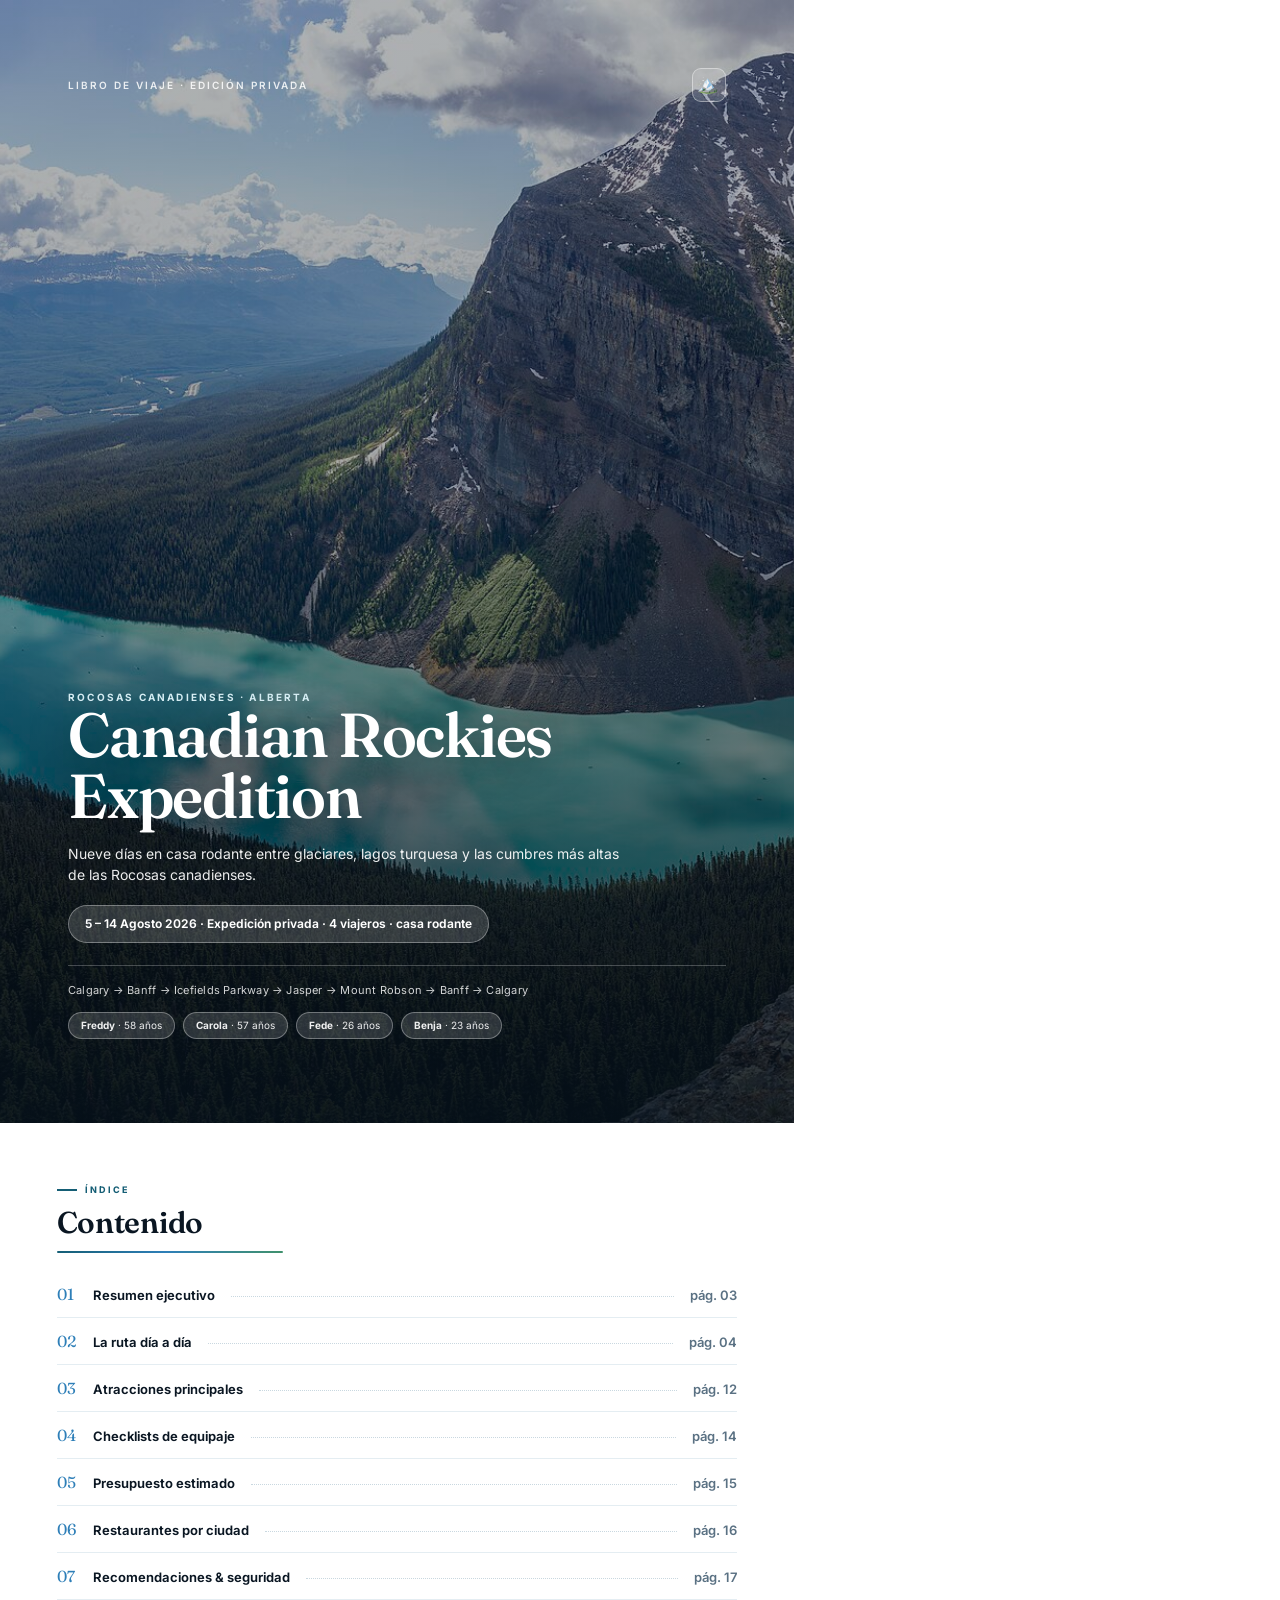
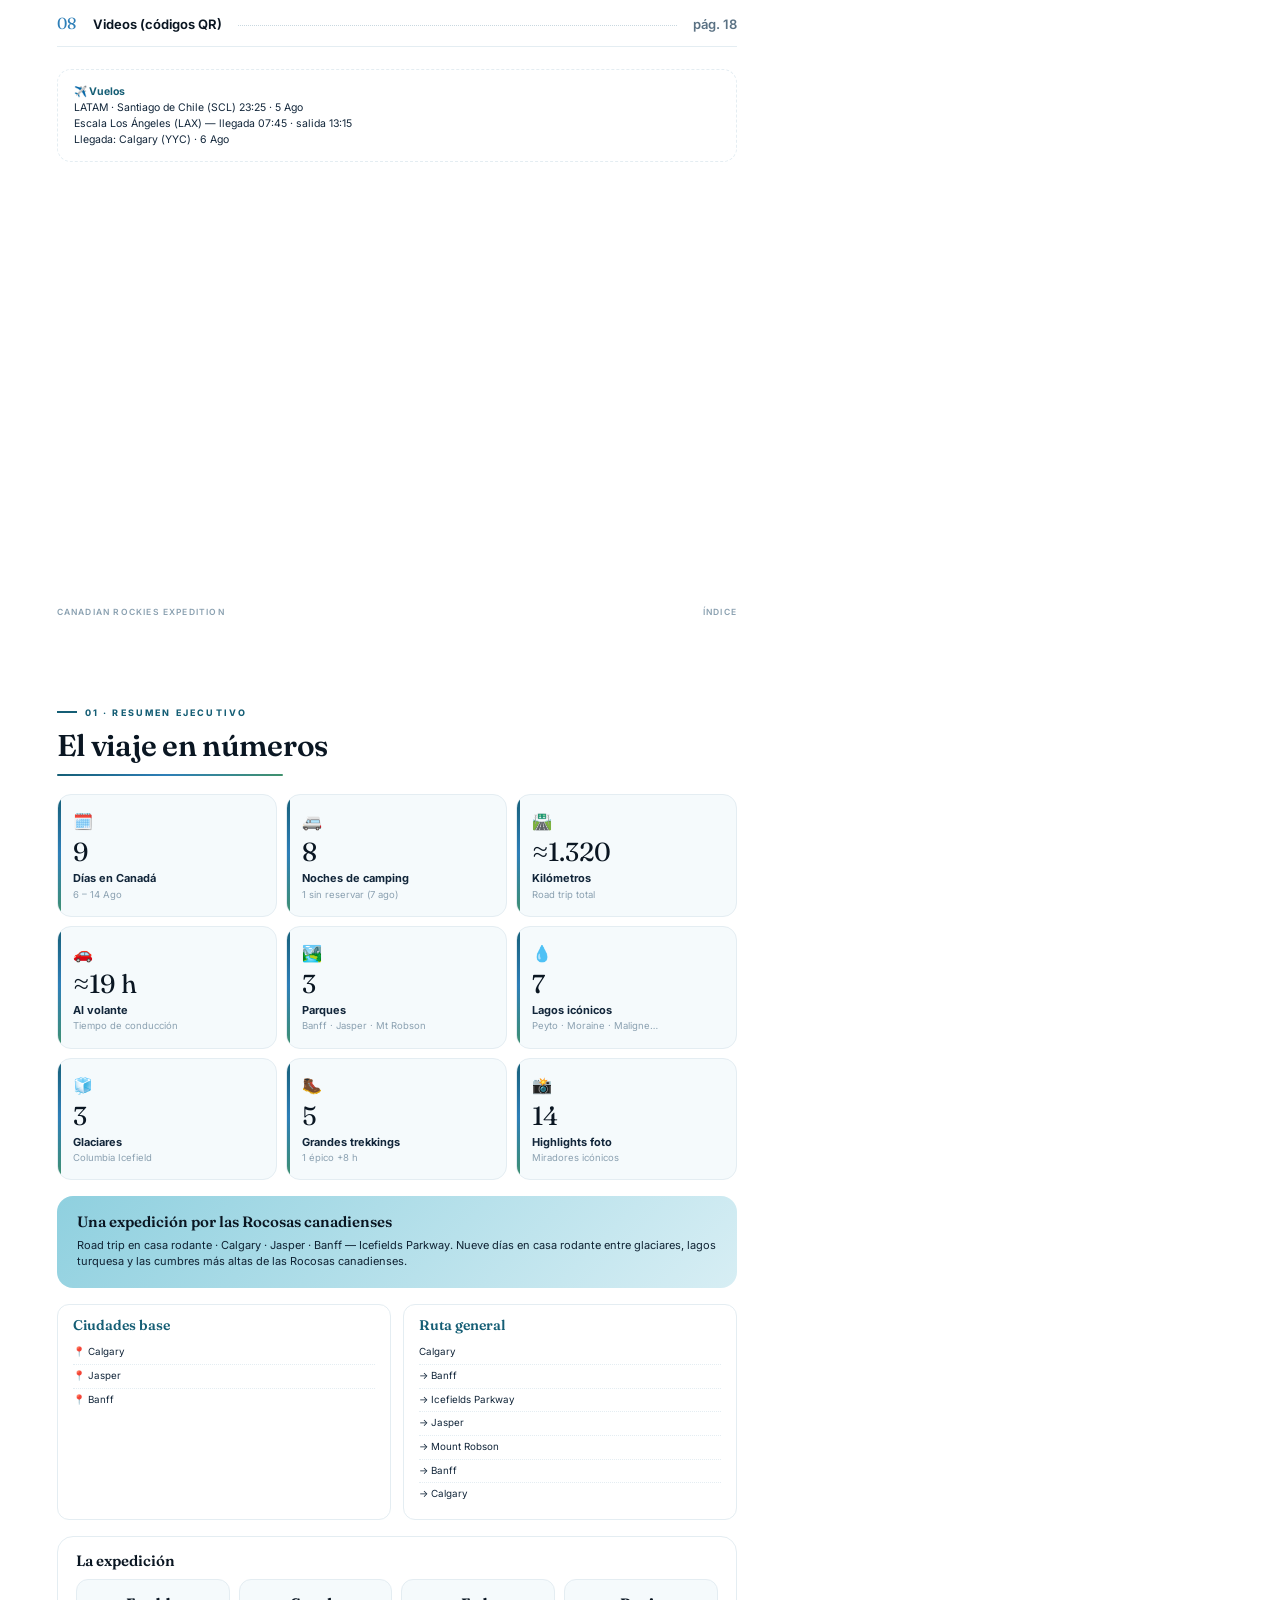
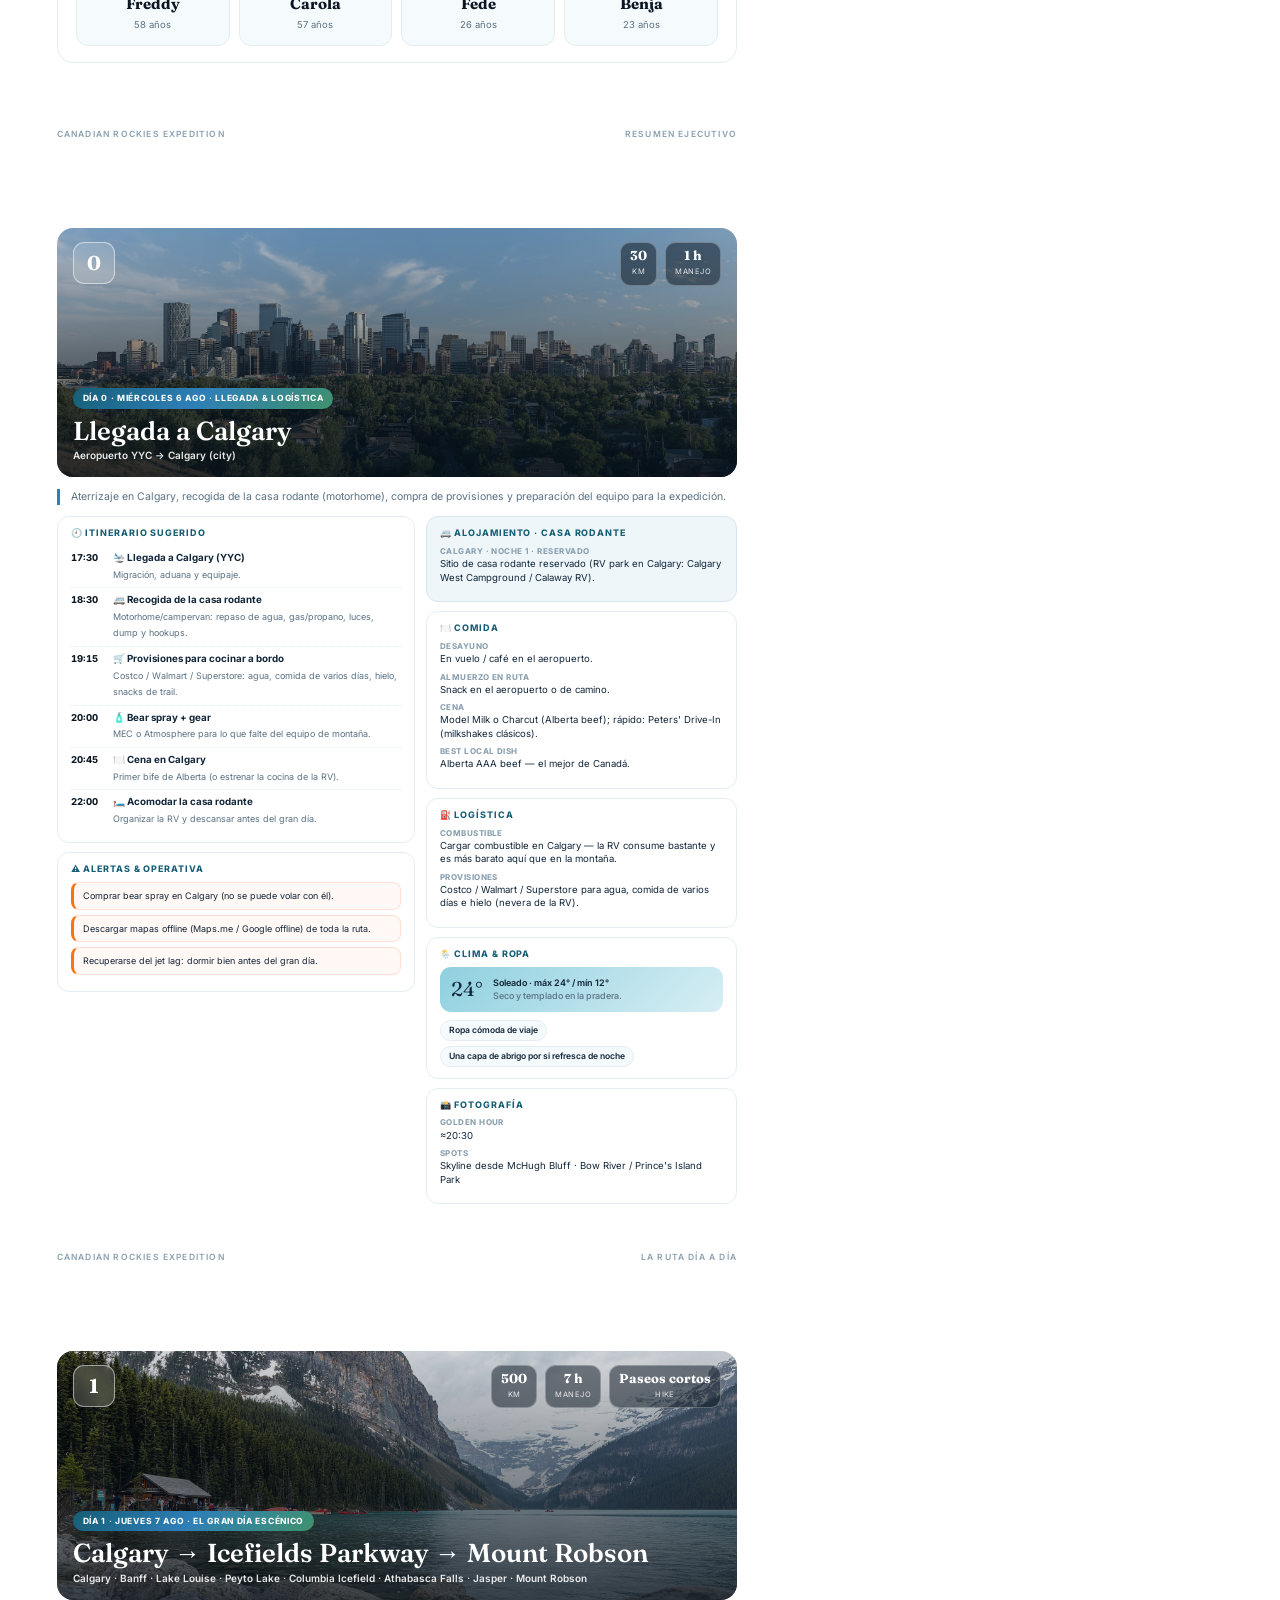
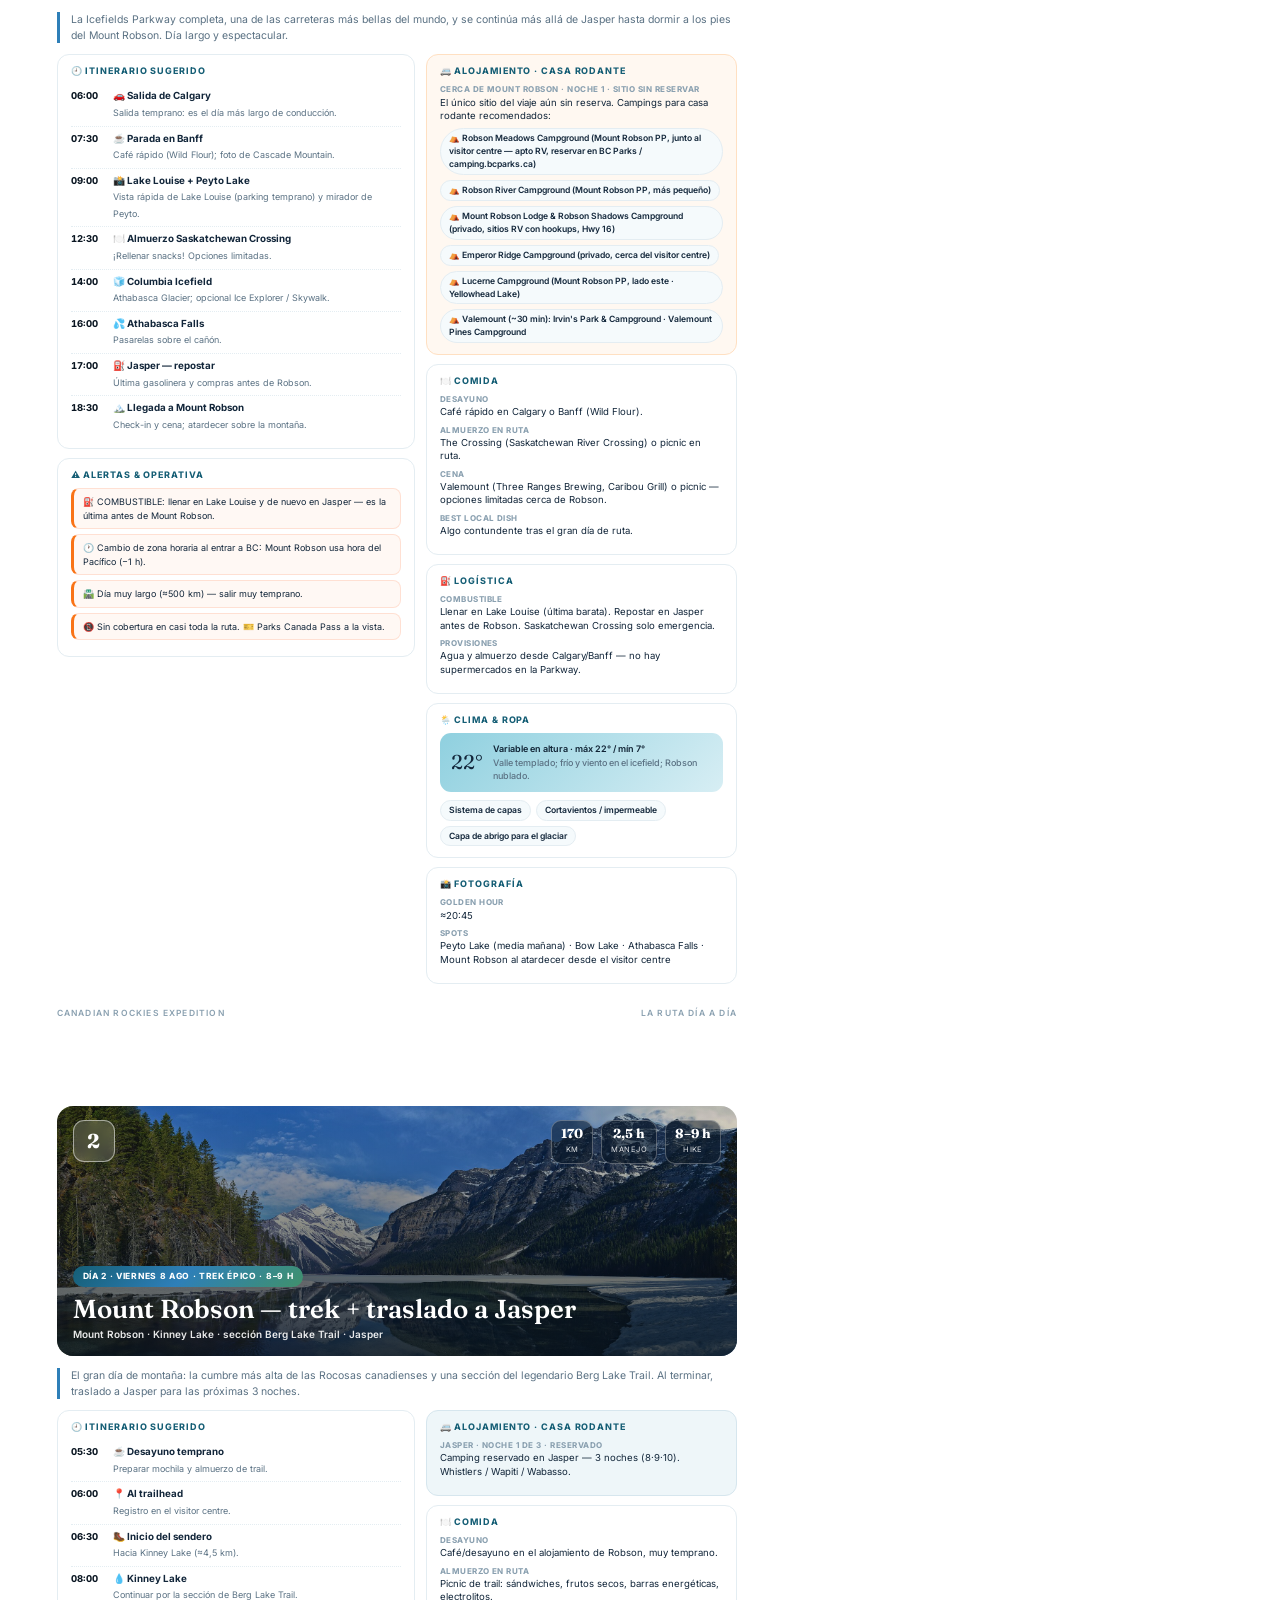
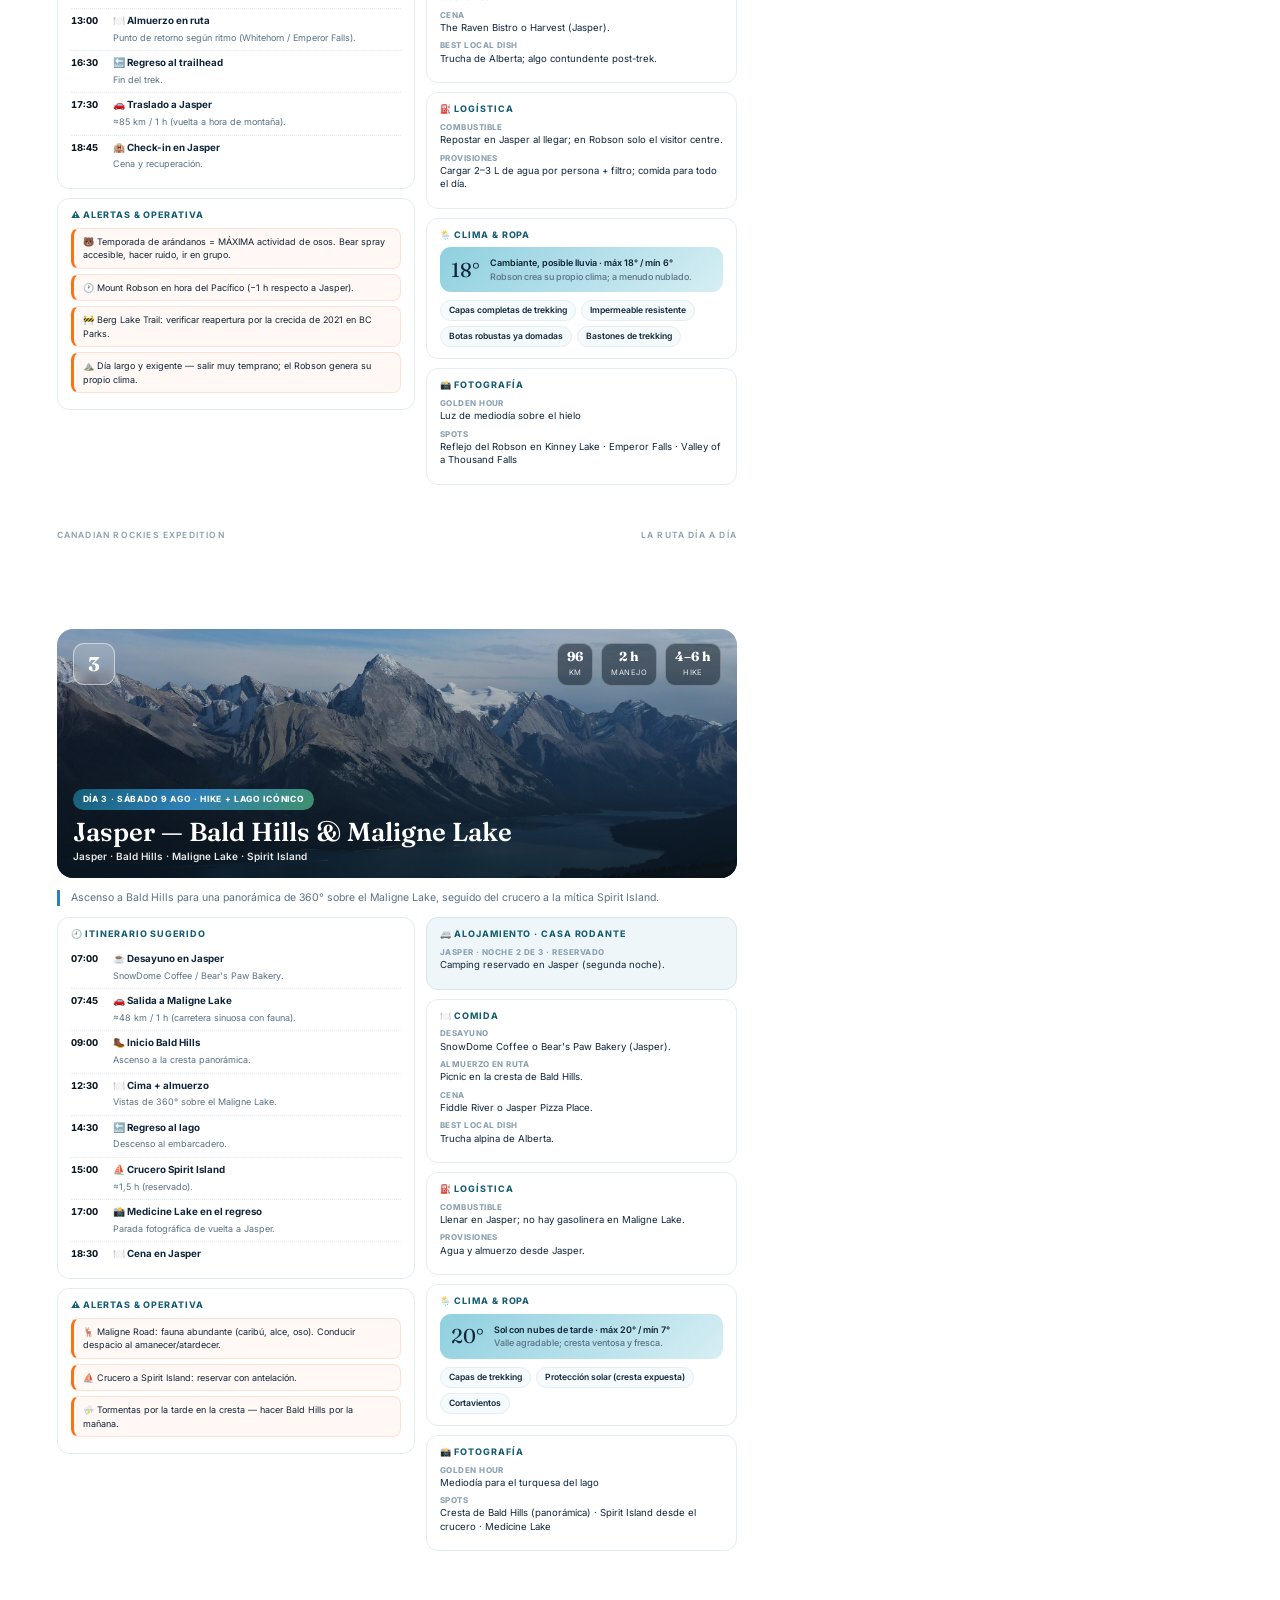
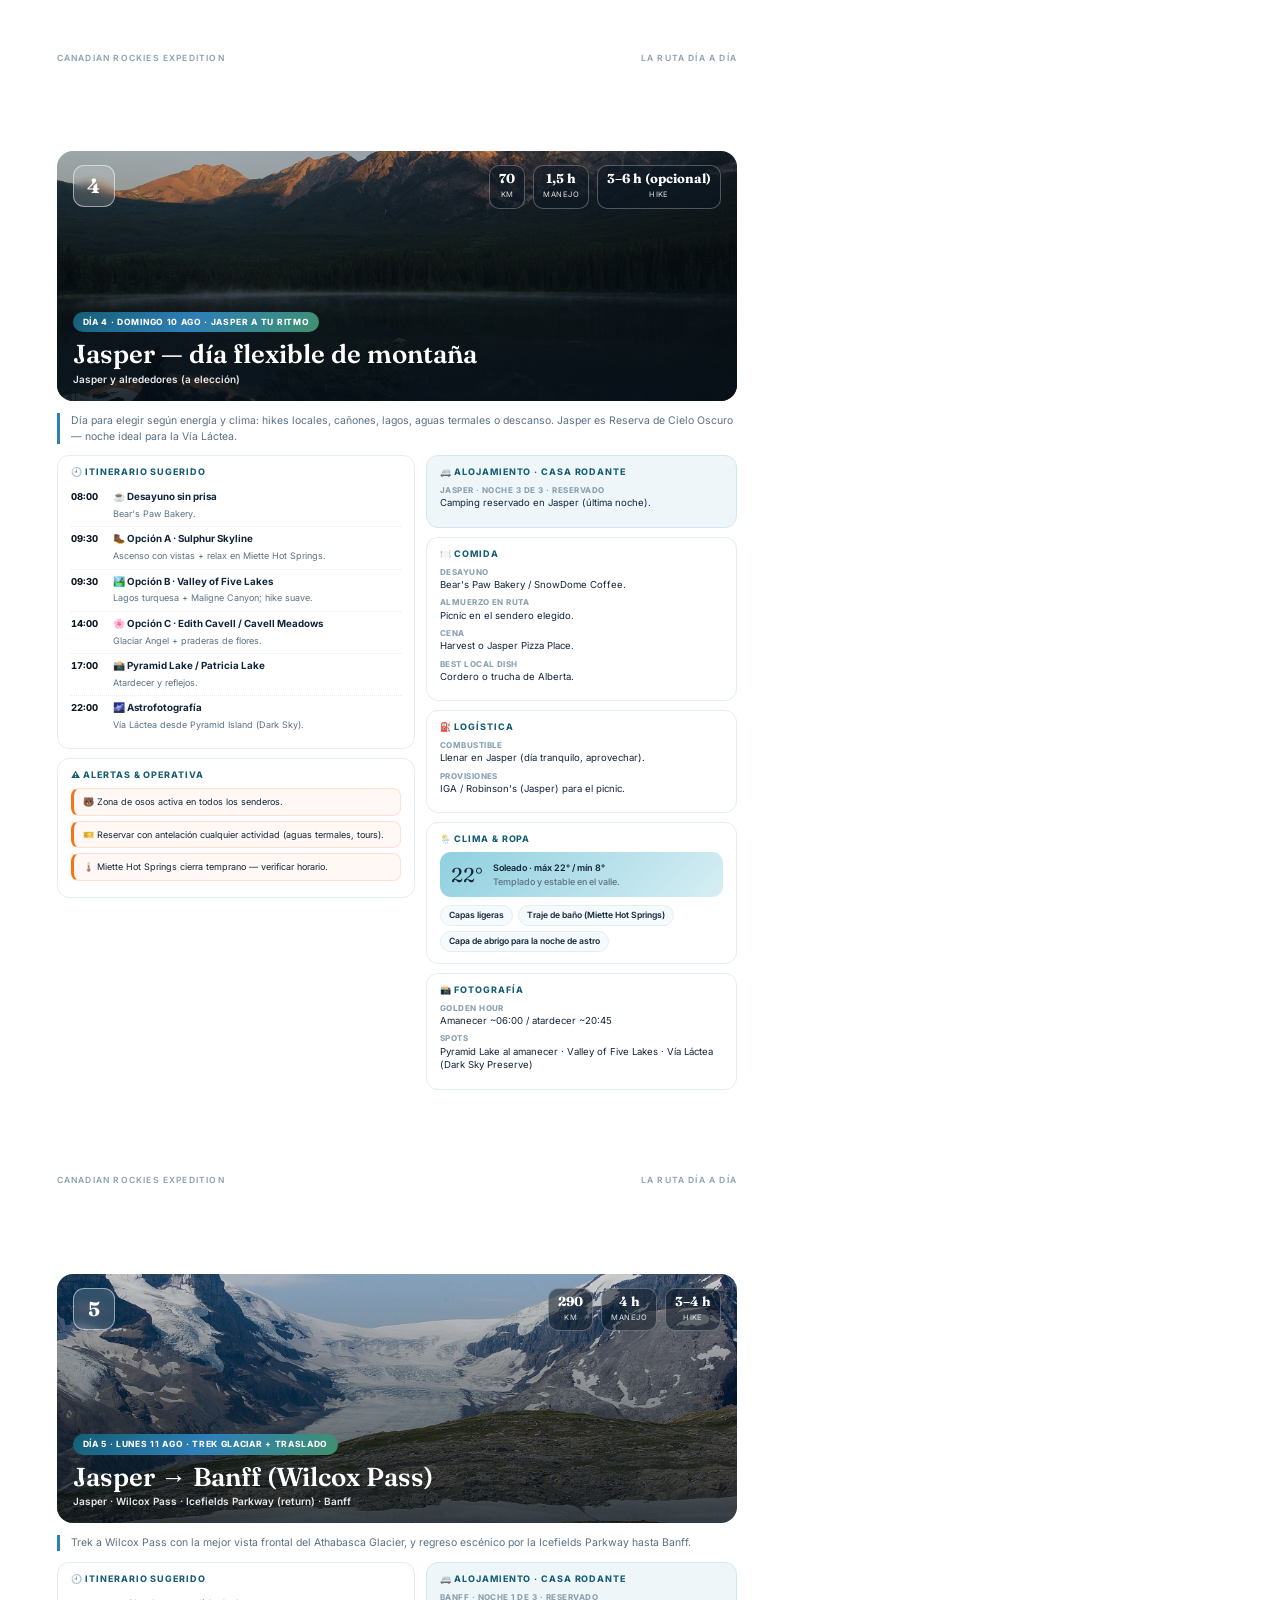
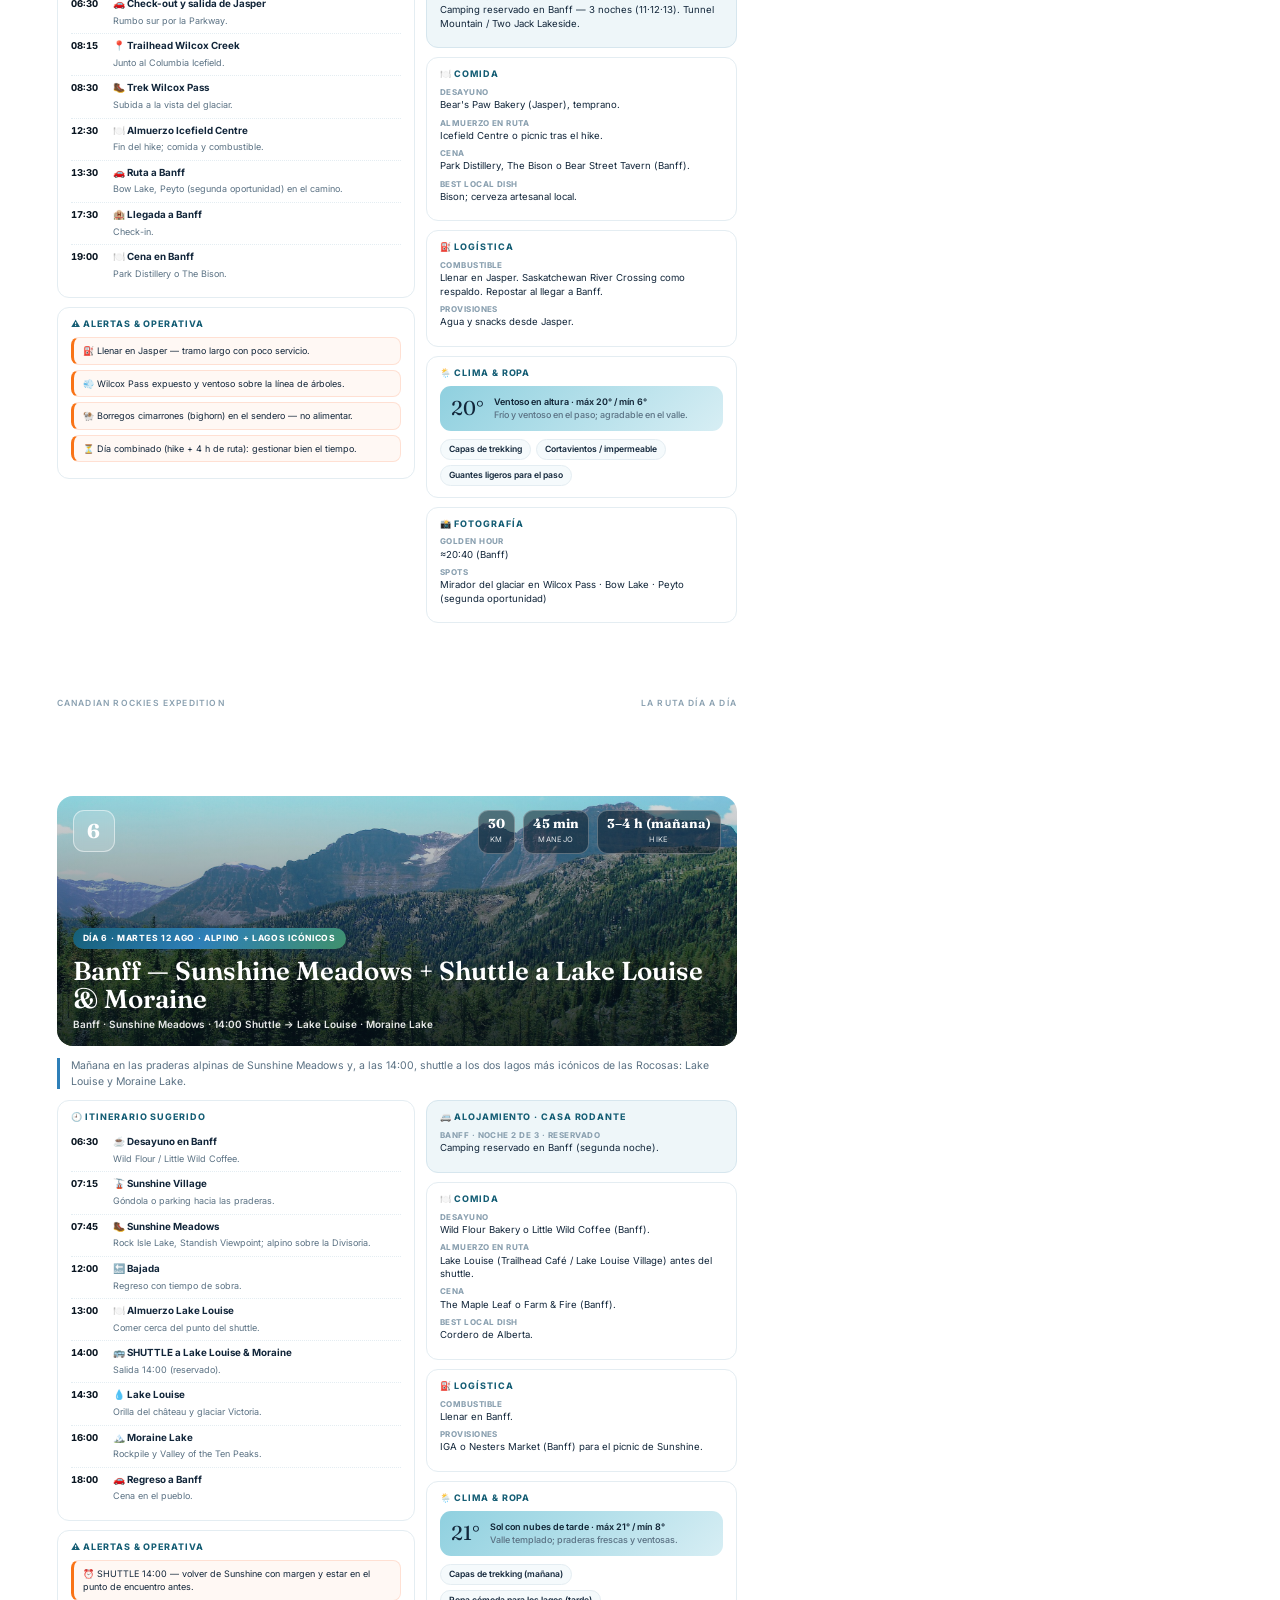
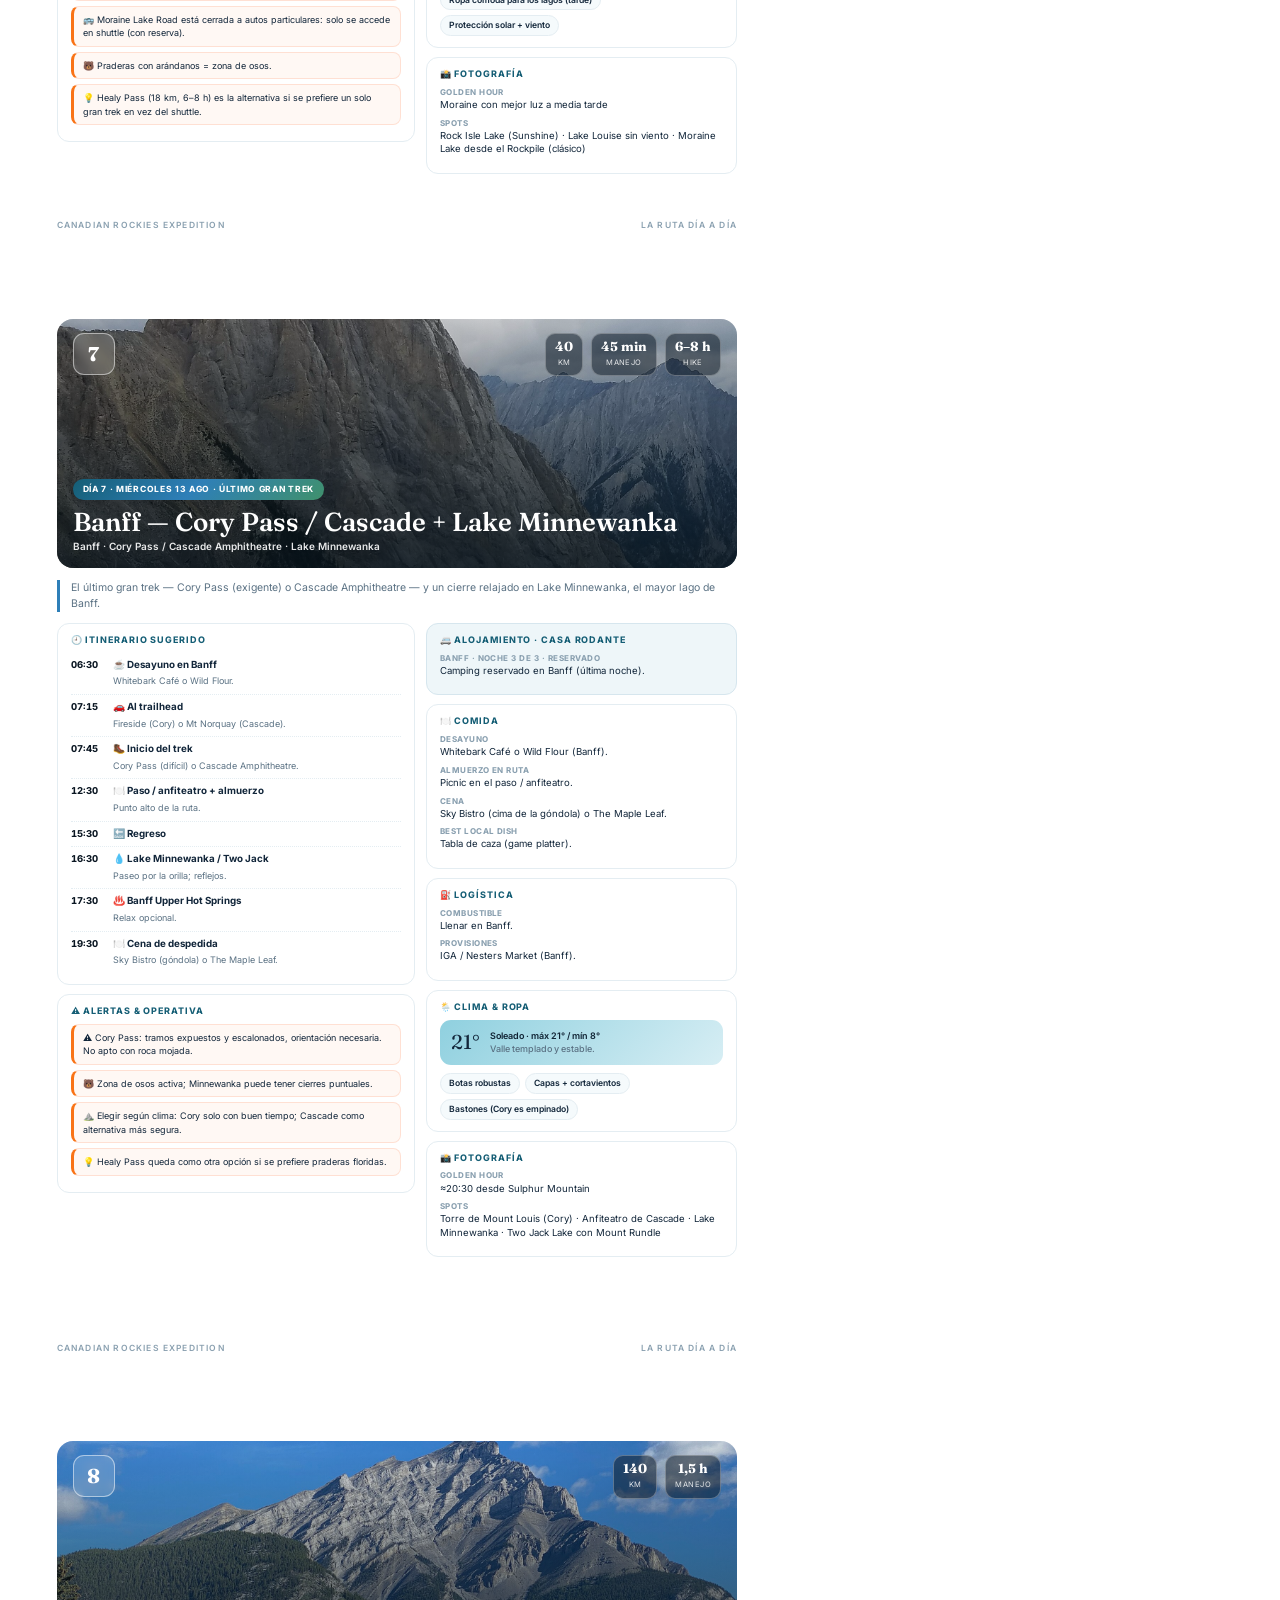
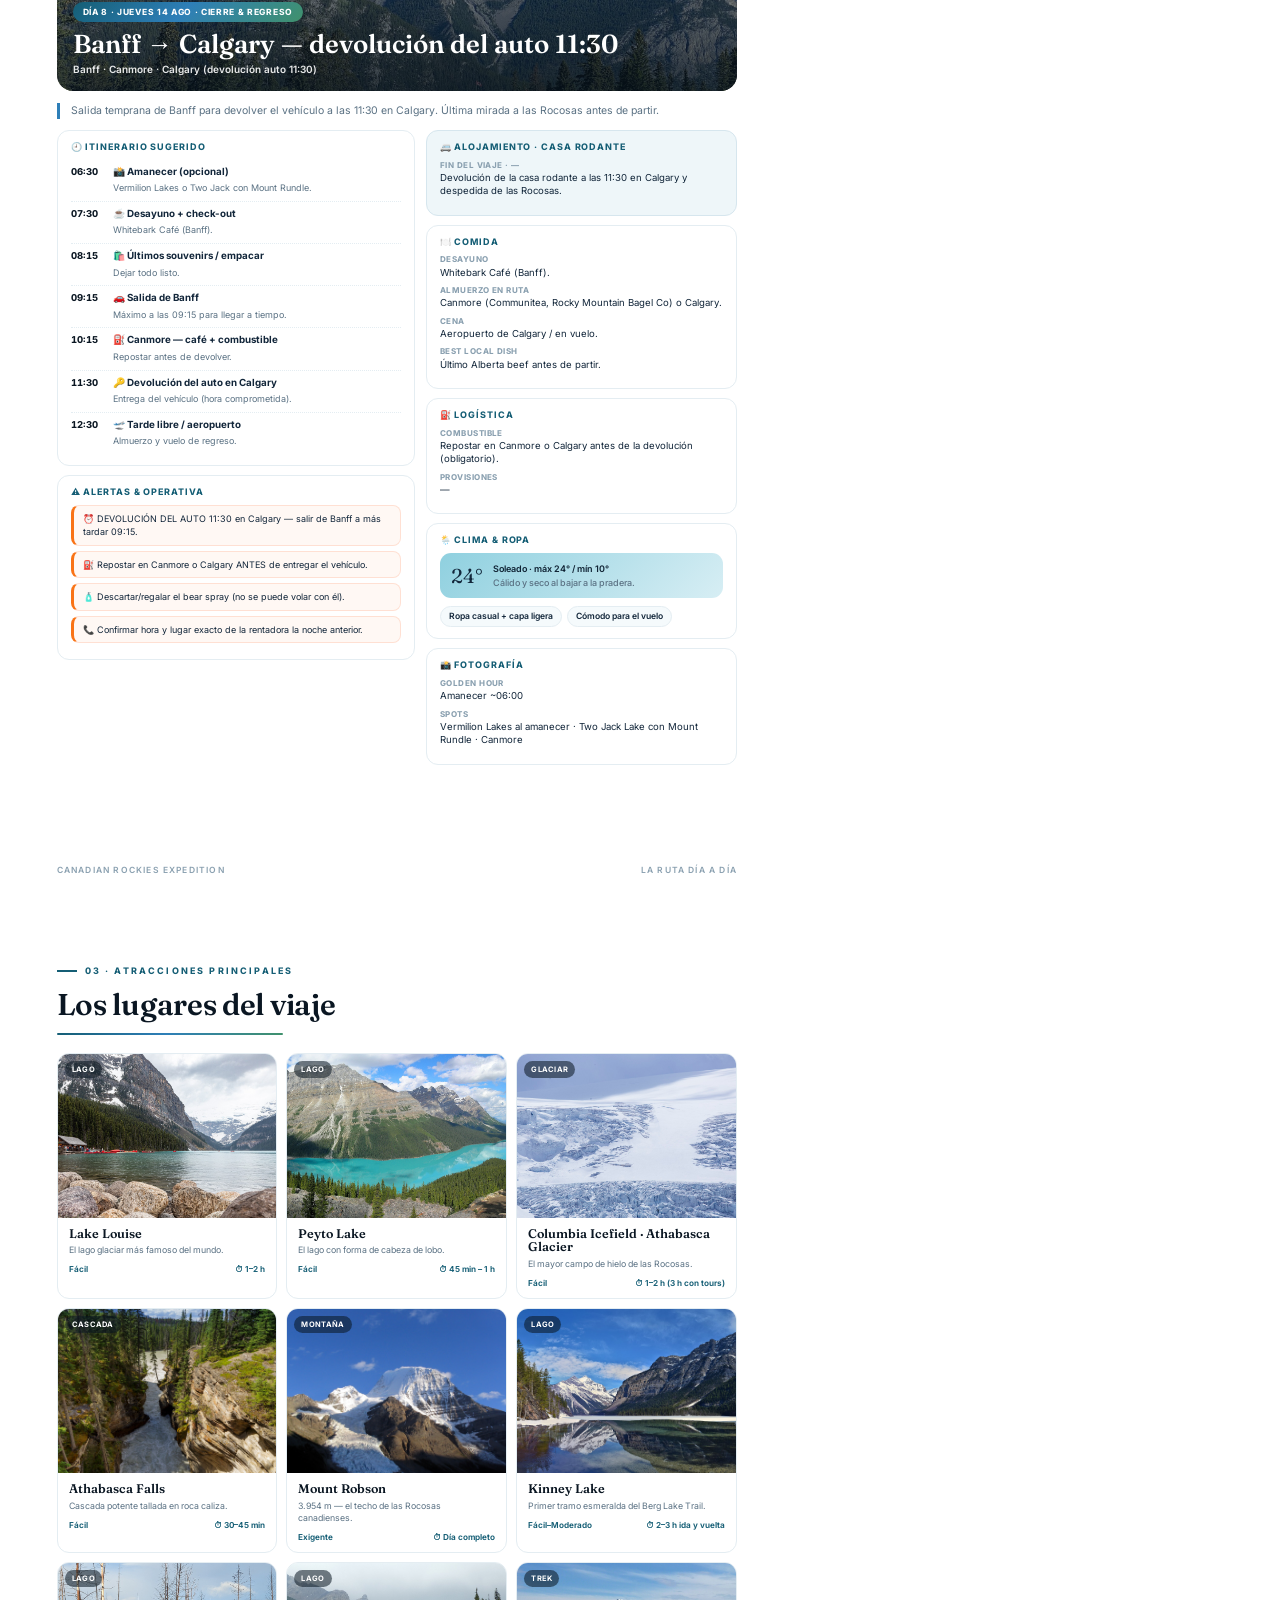
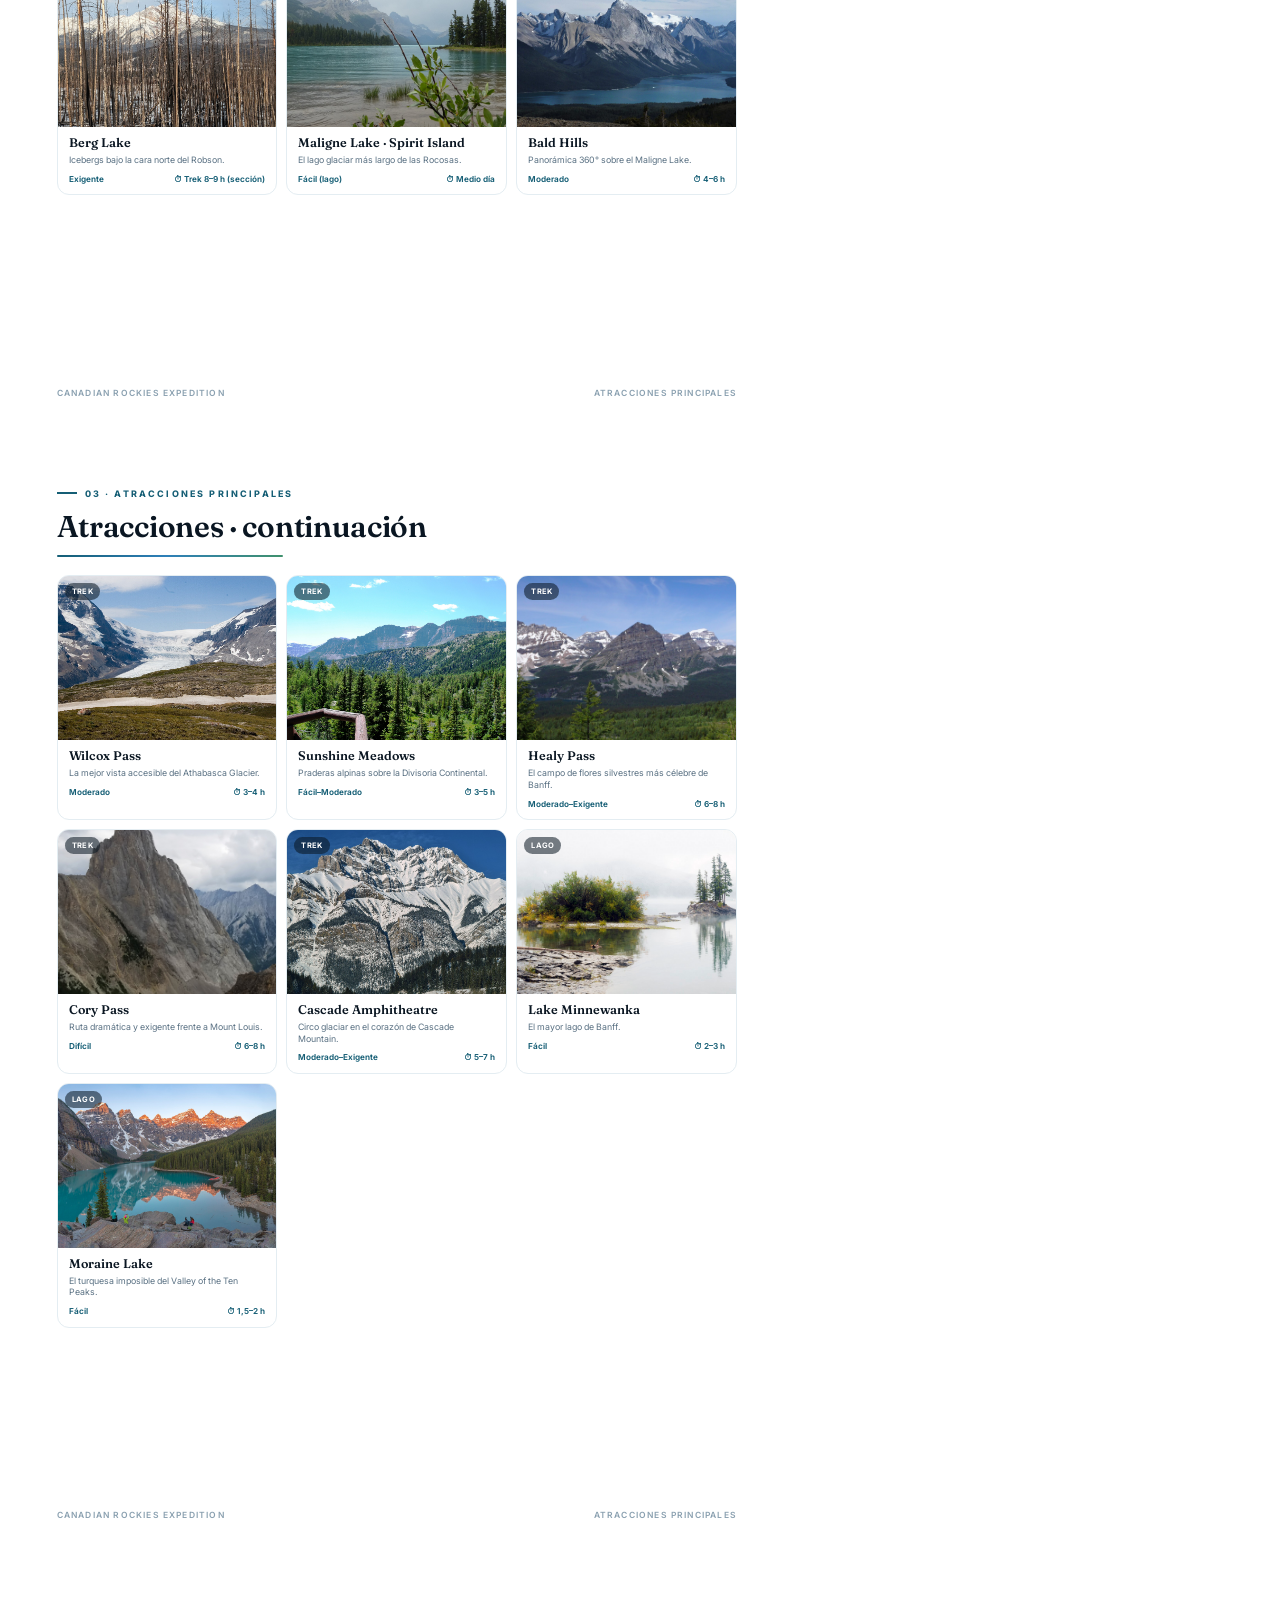
==== commit 55c32310: "Update itinerary: 9 días (6–14 ago), viaje en casa rodante, campings + Aug 7 por reservar, shuttle M" ====
--- a/pdf.html
+++ b/pdf.html
@@ -223,7 +223,8 @@
       d.schedule.map(function(s){return '<li><div class="t">'+esc(s.time)+'</div><div class="c"><b>'+s.icon+' '+esc(s.title)+'</b>'+(s.detail?'<span>'+esc(s.detail)+'</span>':"")+'</div></li>';}).join("")+'</ul></div>';
     if(d.alerts&&d.alerts.length) left+='<div class="card"><h4>⚠️ Alertas & operativa</h4><ul class="alerts">'+d.alerts.map(function(a){return '<li>'+esc(a)+'</li>';}).join("")+'</ul></div>';
 
-    var right='<div class="card"><h4>🍽️ Comida</h4><div class="kv">'+
+    var lodge = d.lodging ? '<div class="card" style="'+(/sin reservar|por confirmar/i.test(d.lodging.nights||'')?'background:#fff8f1;border-color:#ffe0c2':'background:#eef6f9;border-color:#d6e6ee')+'"><h4>🚐 Alojamiento · casa rodante</h4><div class="kv"><div class="r"><b>'+esc(d.lodging.where)+(d.lodging.nights?' · '+esc(d.lodging.nights):'')+'</b>'+(d.lodging.detail?esc(d.lodging.detail):'')+'</div></div>'+(d.lodging.options?'<div class="chips" style="margin-top:6px">'+d.lodging.options.map(function(o){return '<span class="chip">⛺ '+esc(o)+'</span>';}).join('')+'</div>':'')+'</div>' : '';
+    var right=lodge+'<div class="card"><h4>🍽️ Comida</h4><div class="kv">'+
         '<div class="r"><b>Desayuno</b>'+esc(d.food.breakfast)+'</div>'+
         '<div class="r"><b>Almuerzo en ruta</b>'+esc(d.food.lunch)+'</div>'+
         '<div class="r"><b>Cena</b>'+esc(d.food.dinner)+'</div>'+
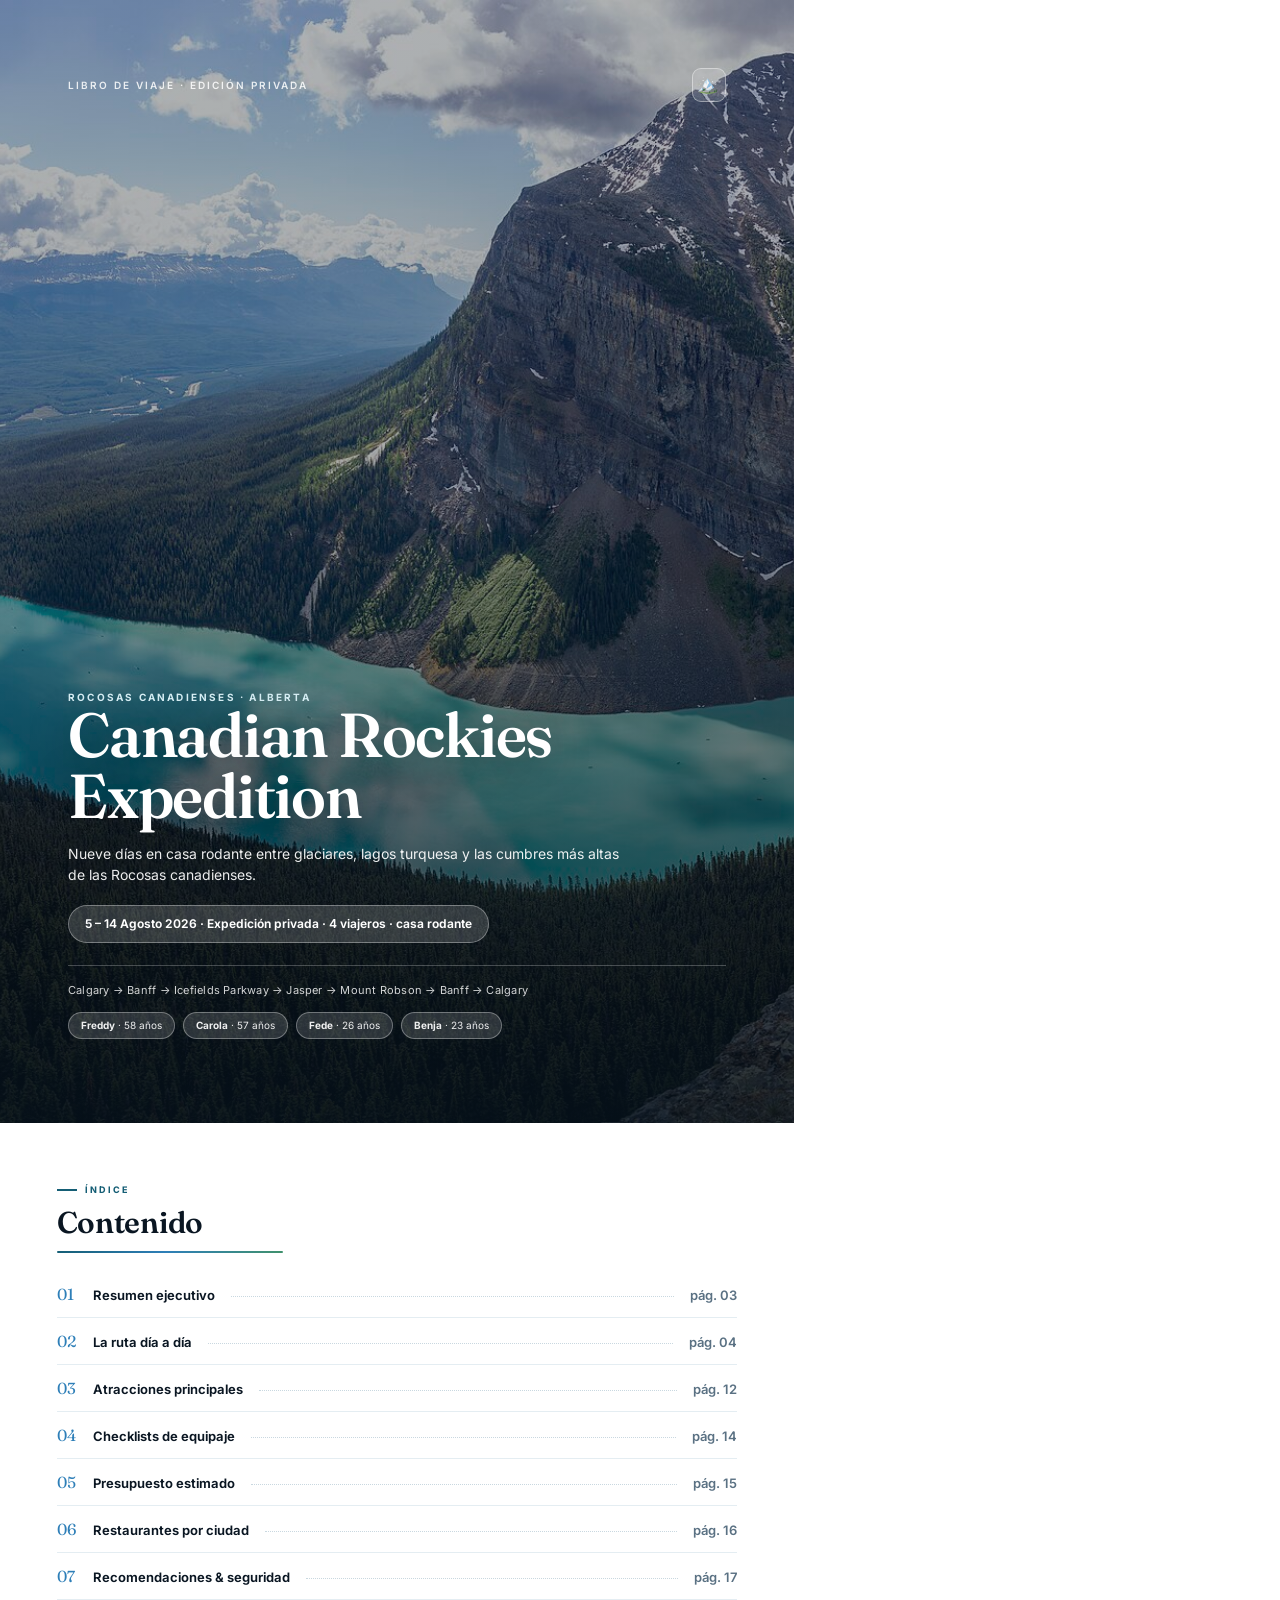
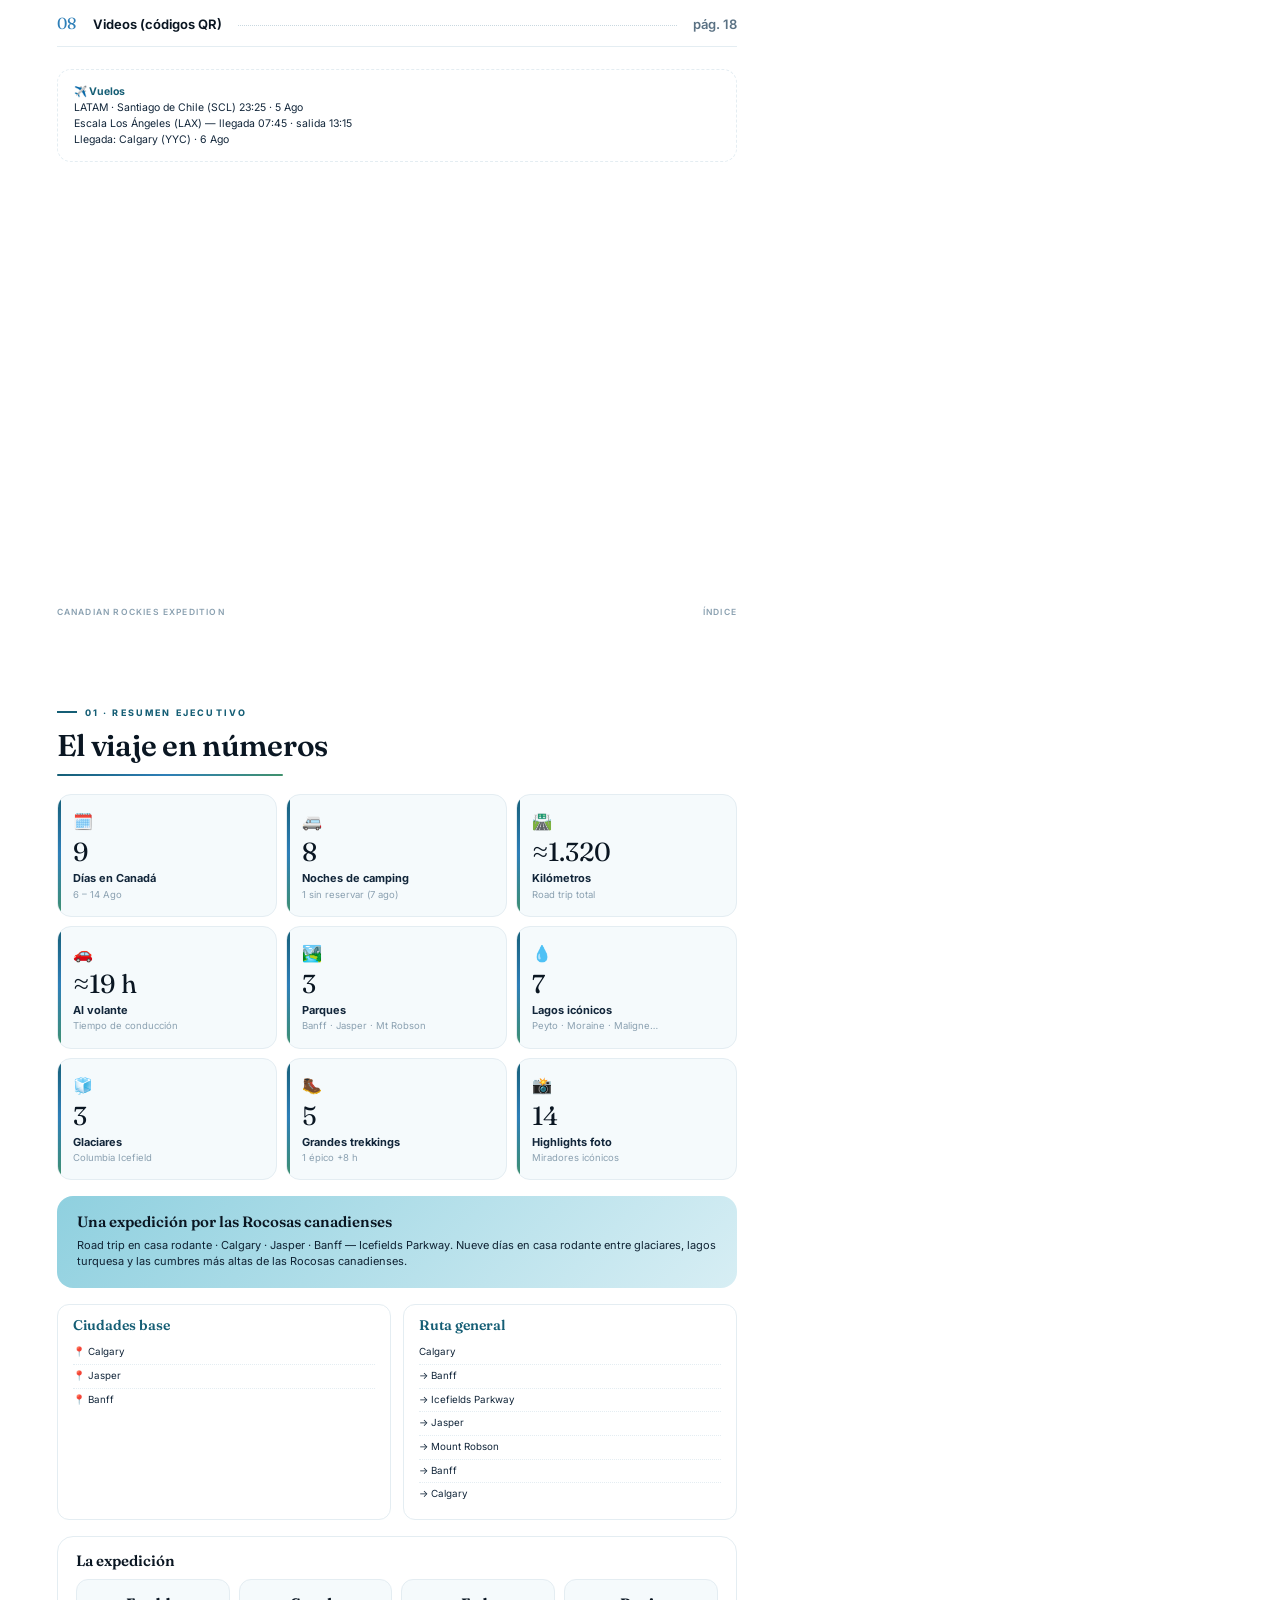
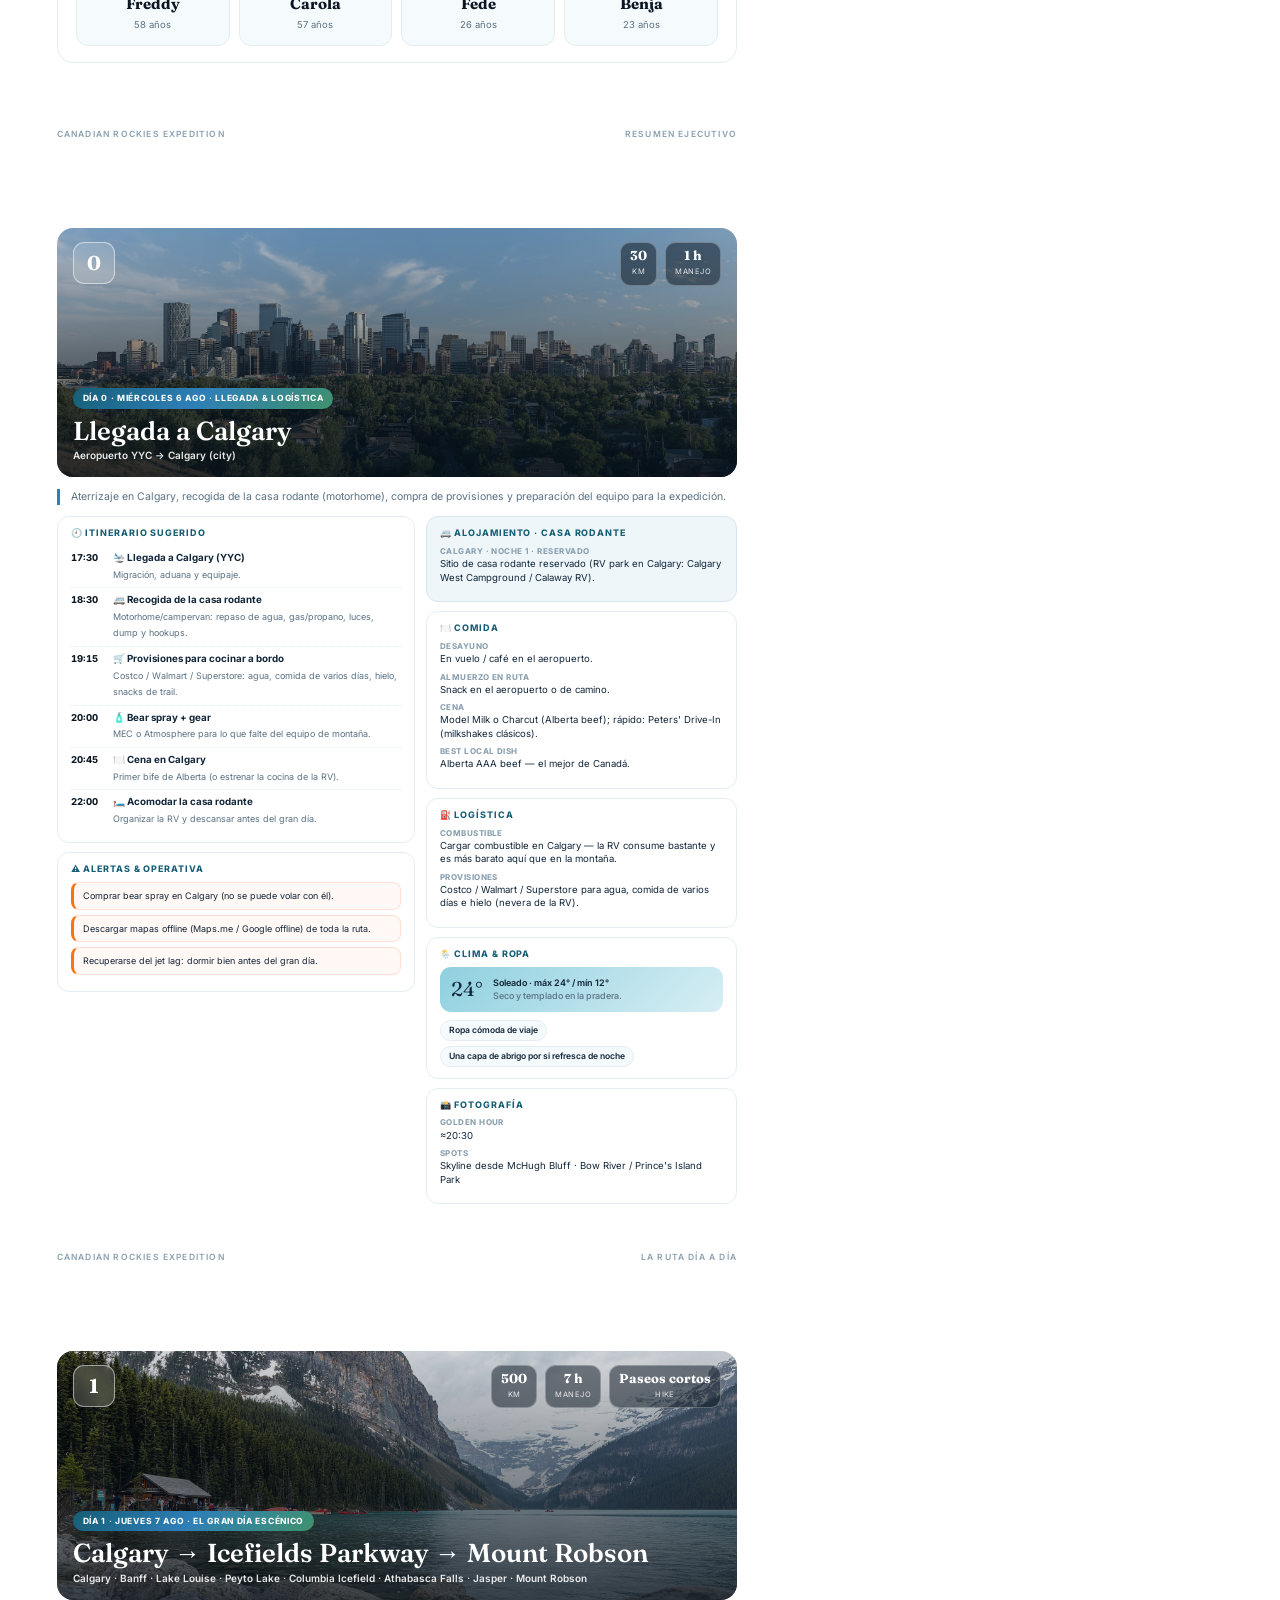
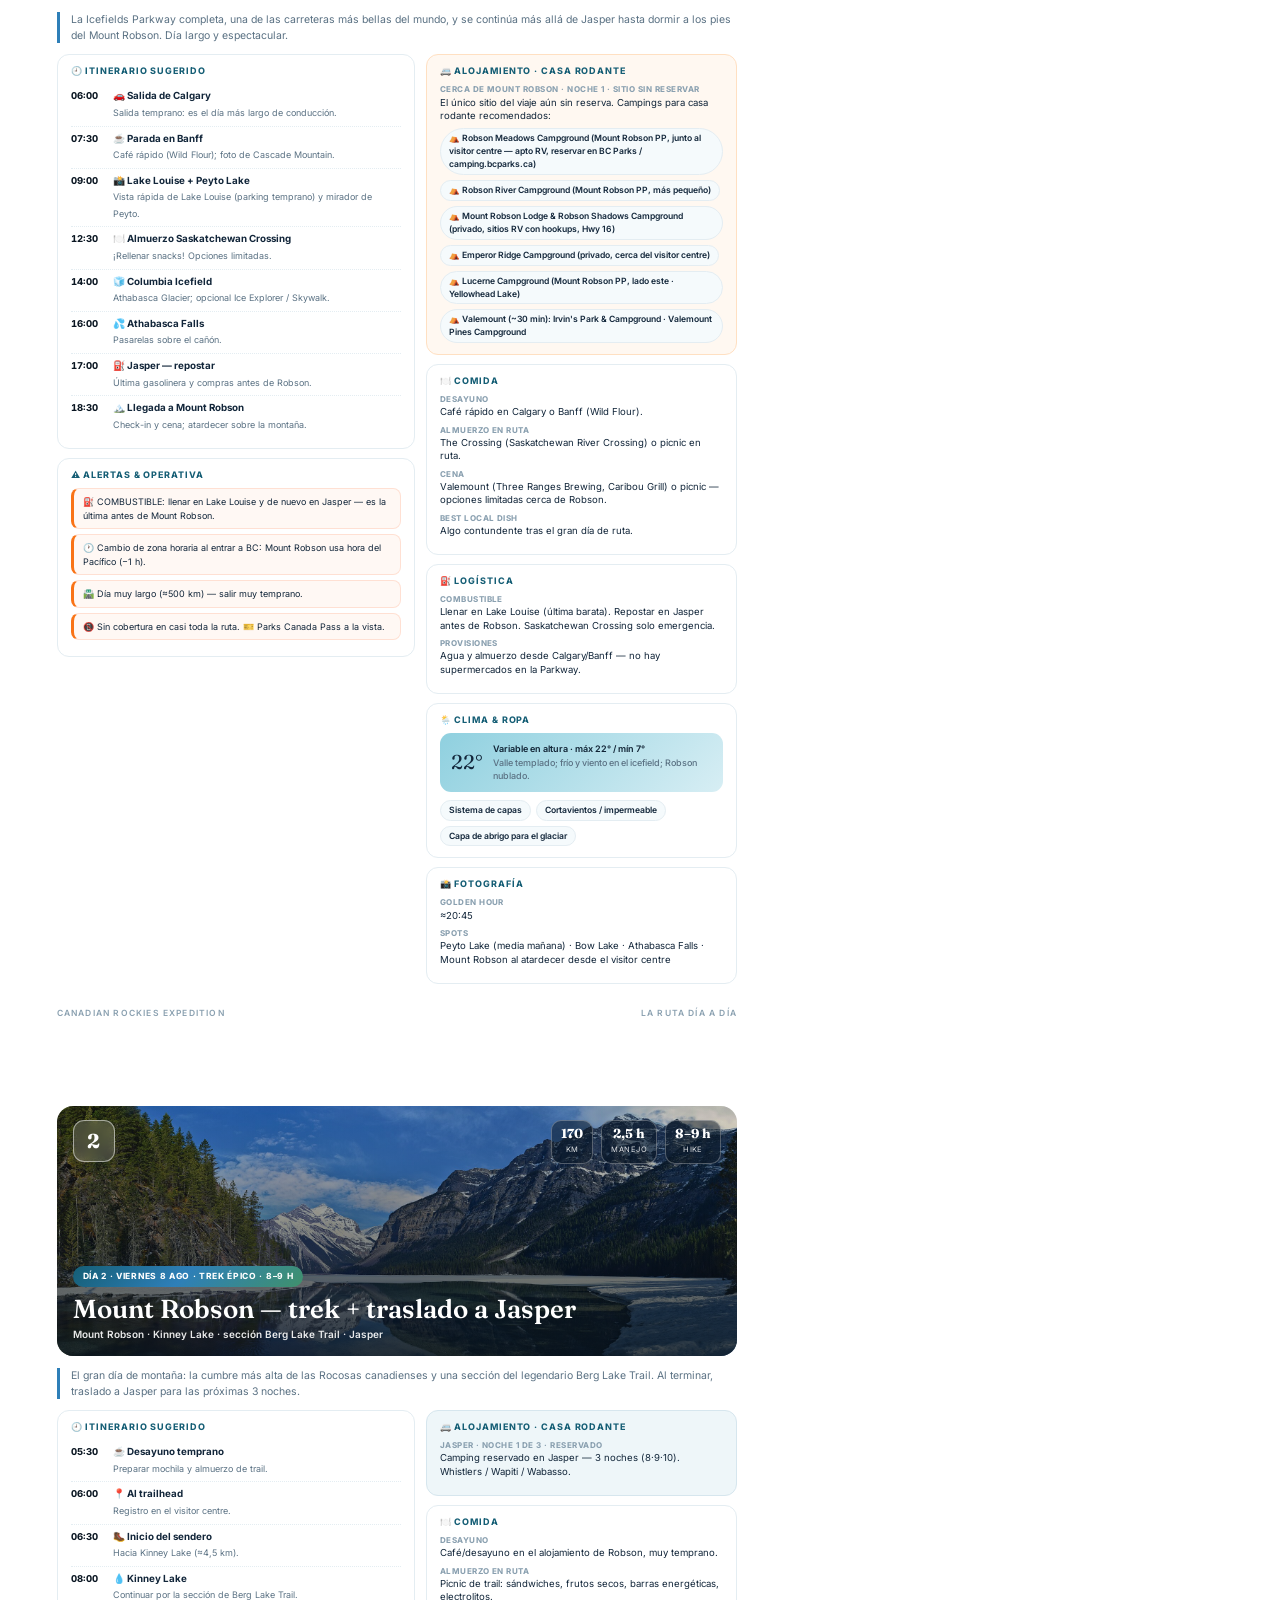
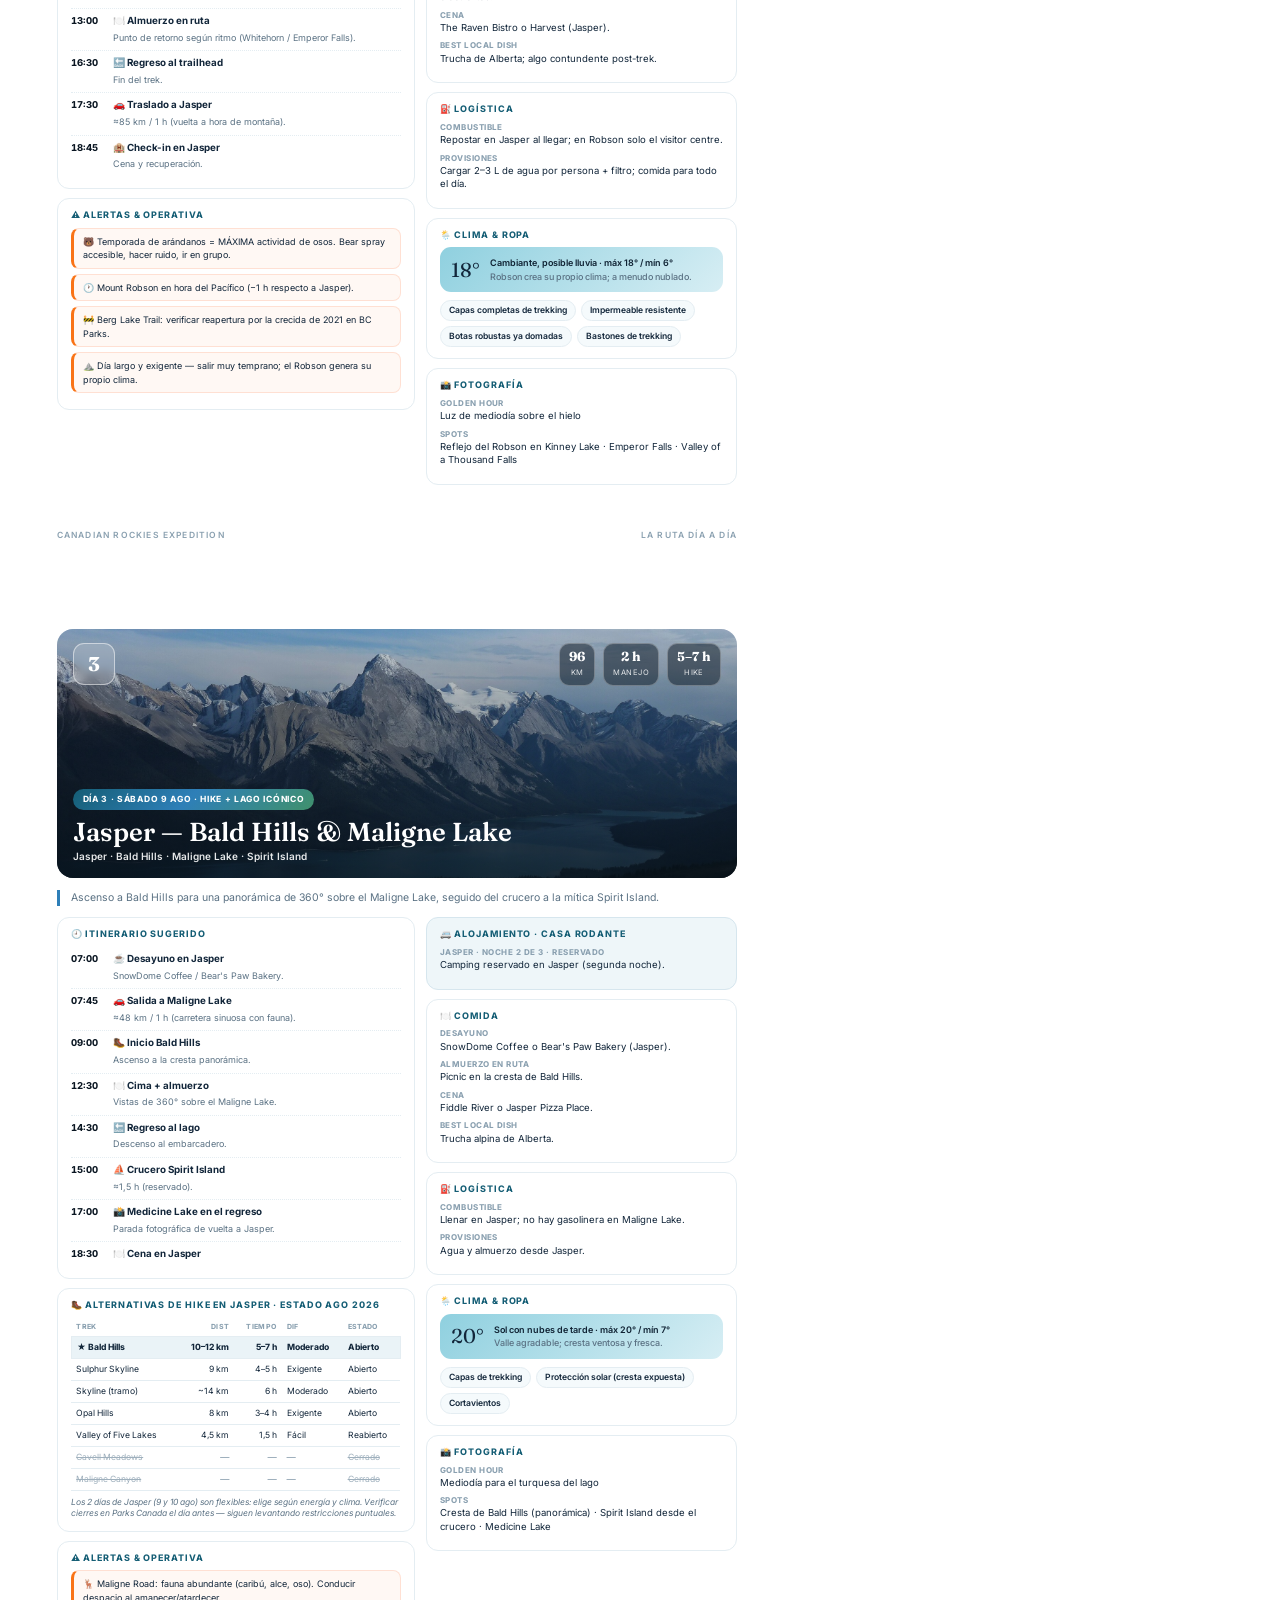
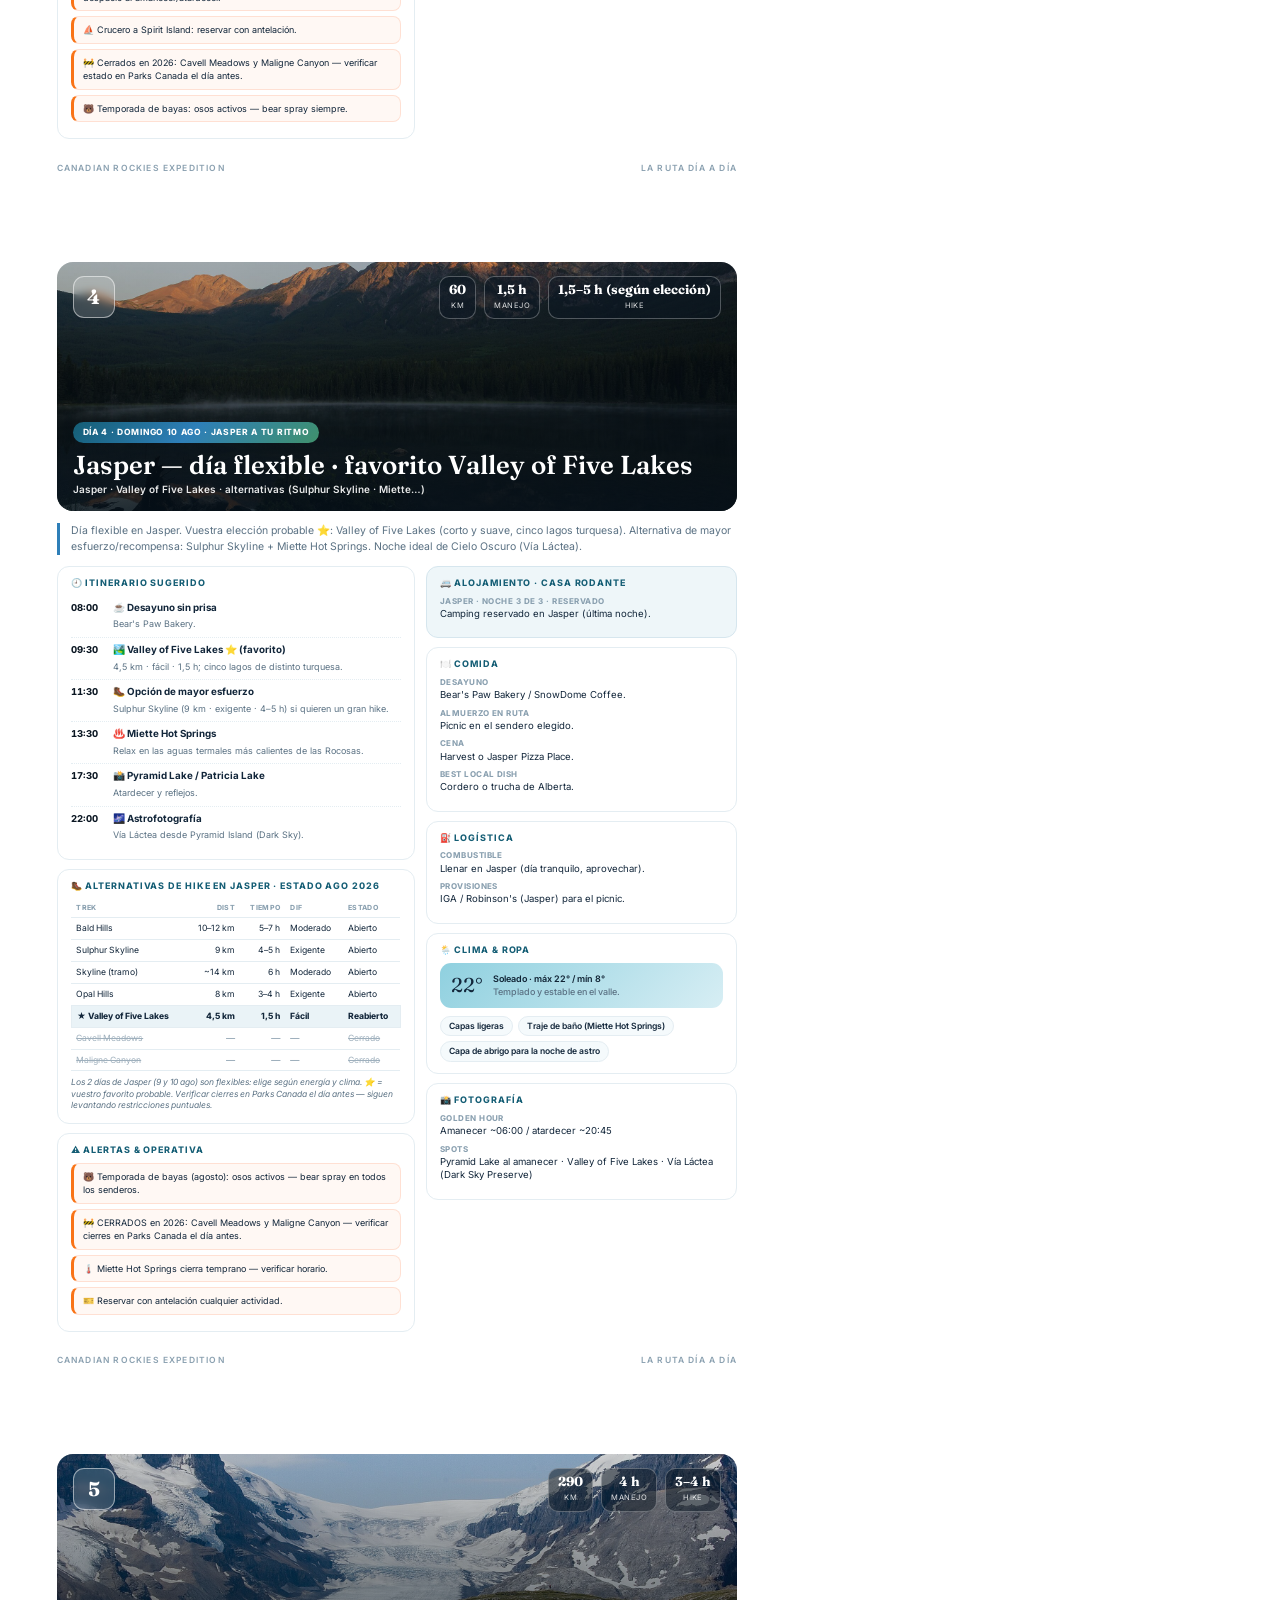
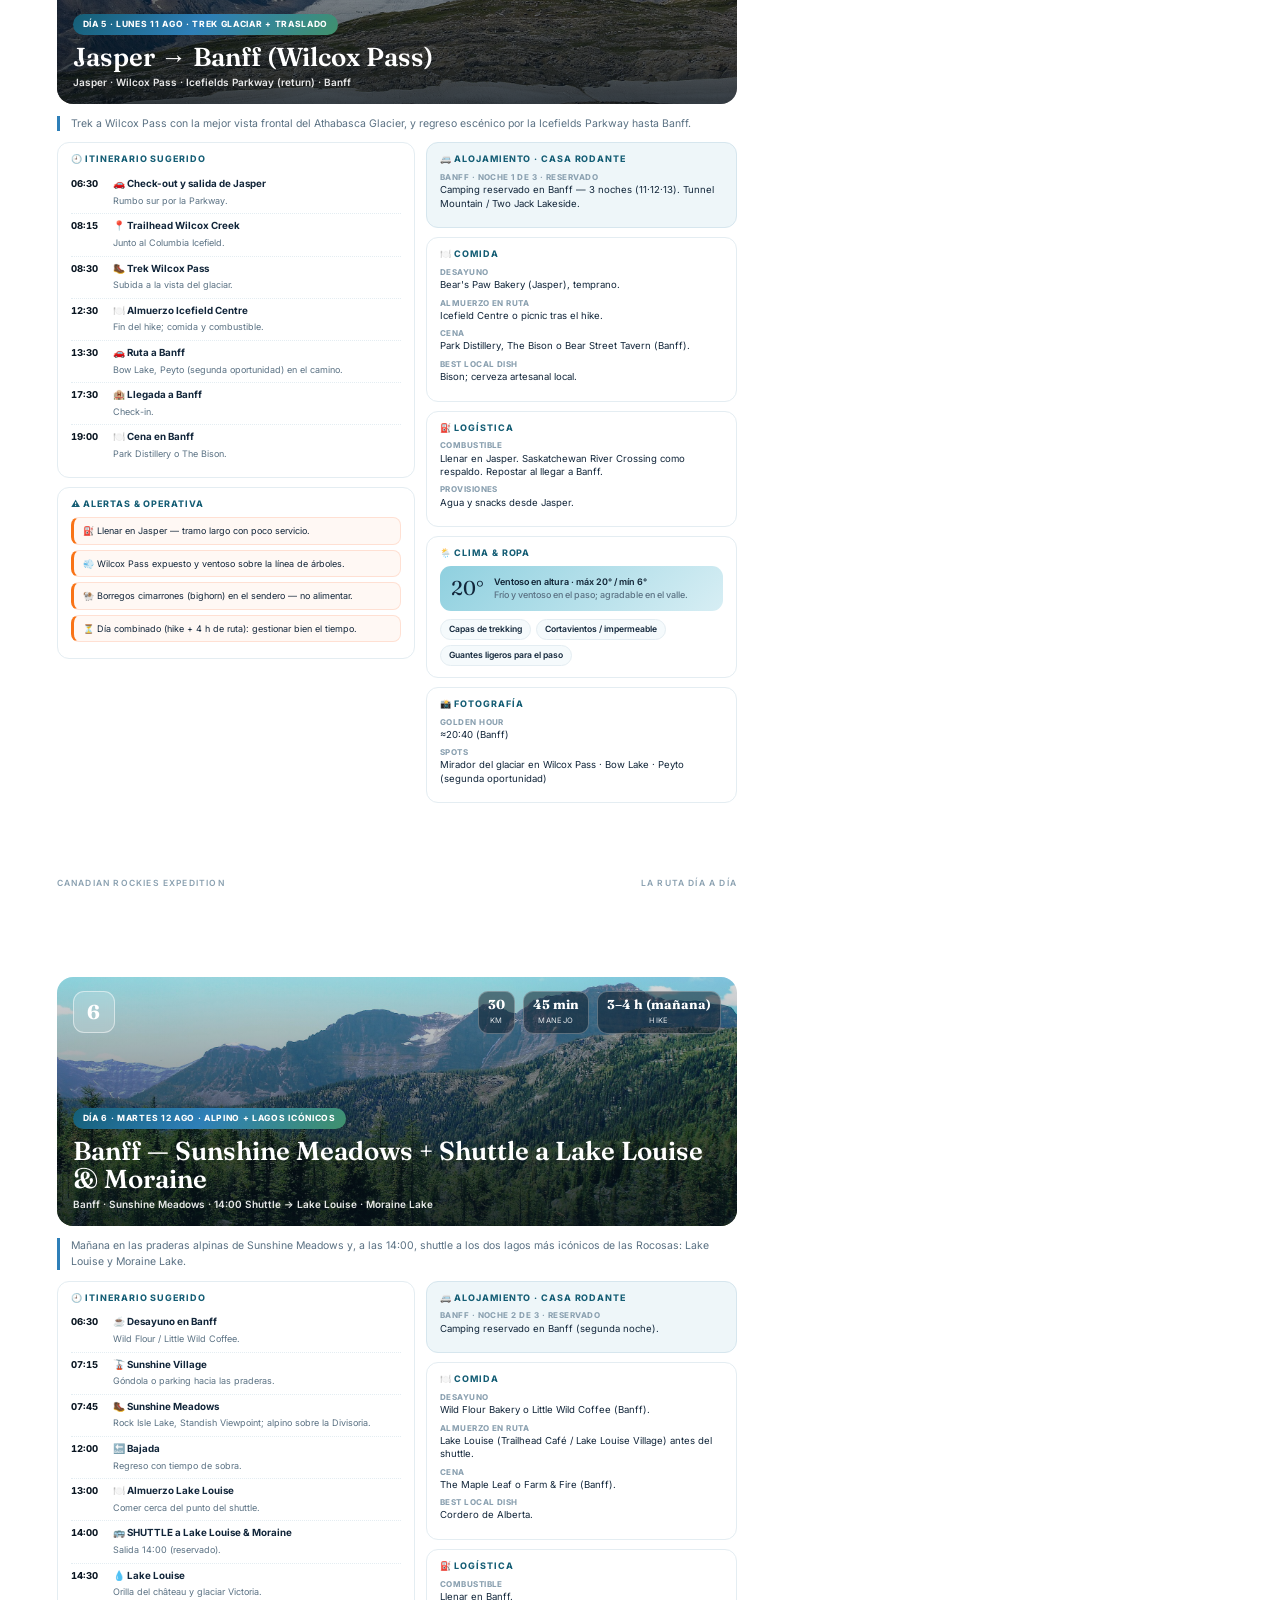
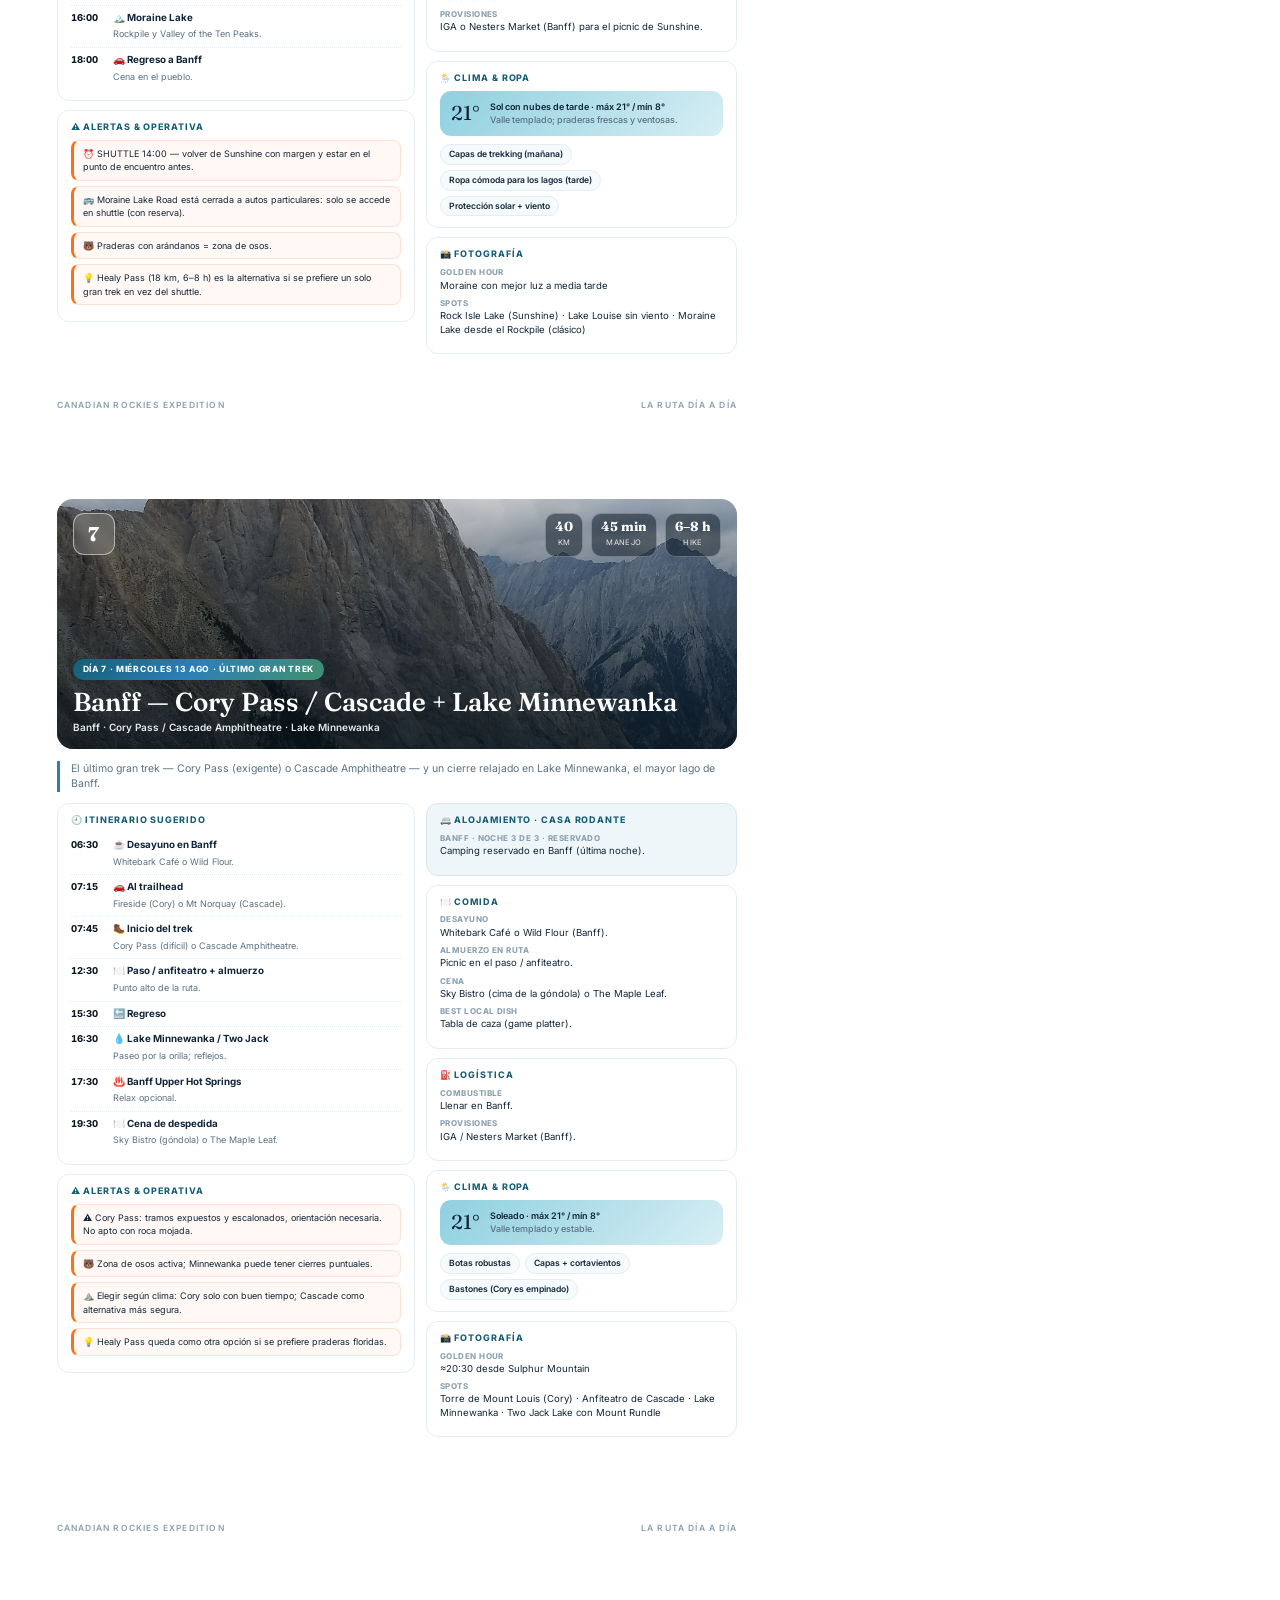
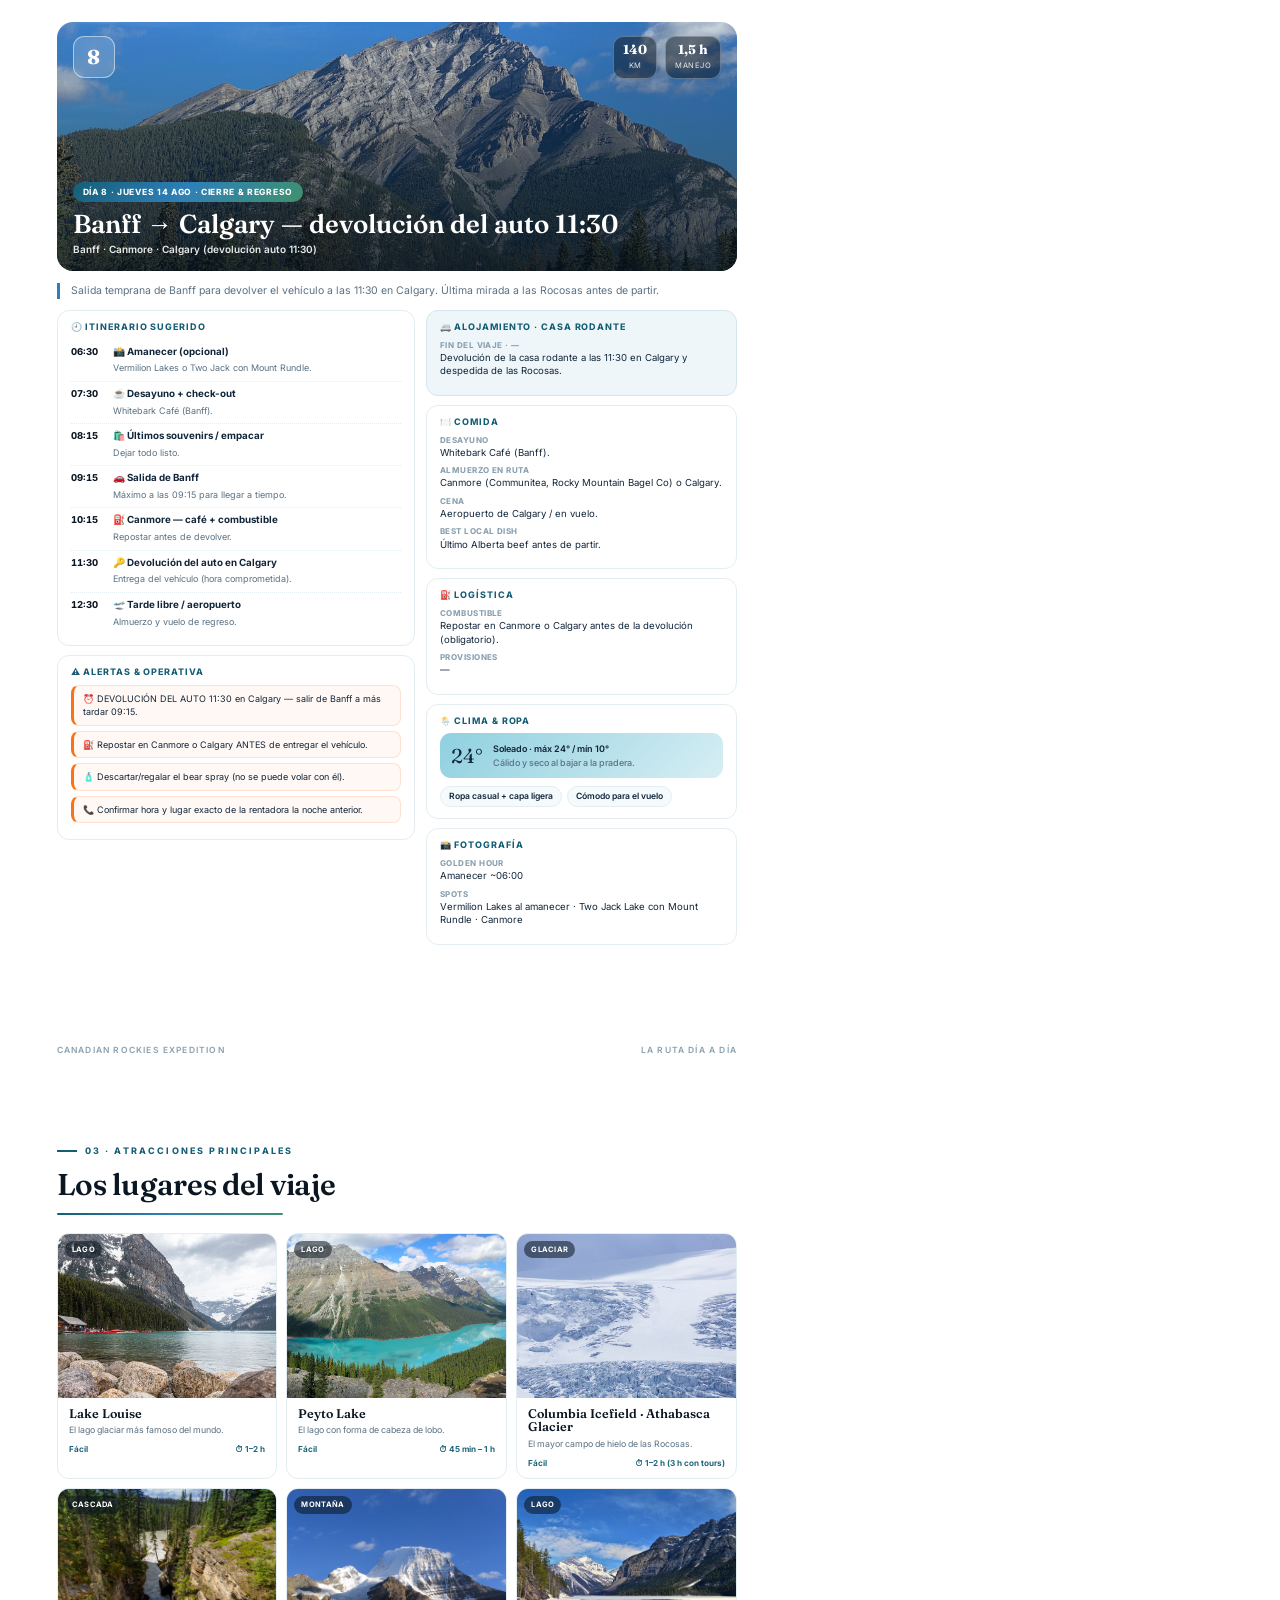
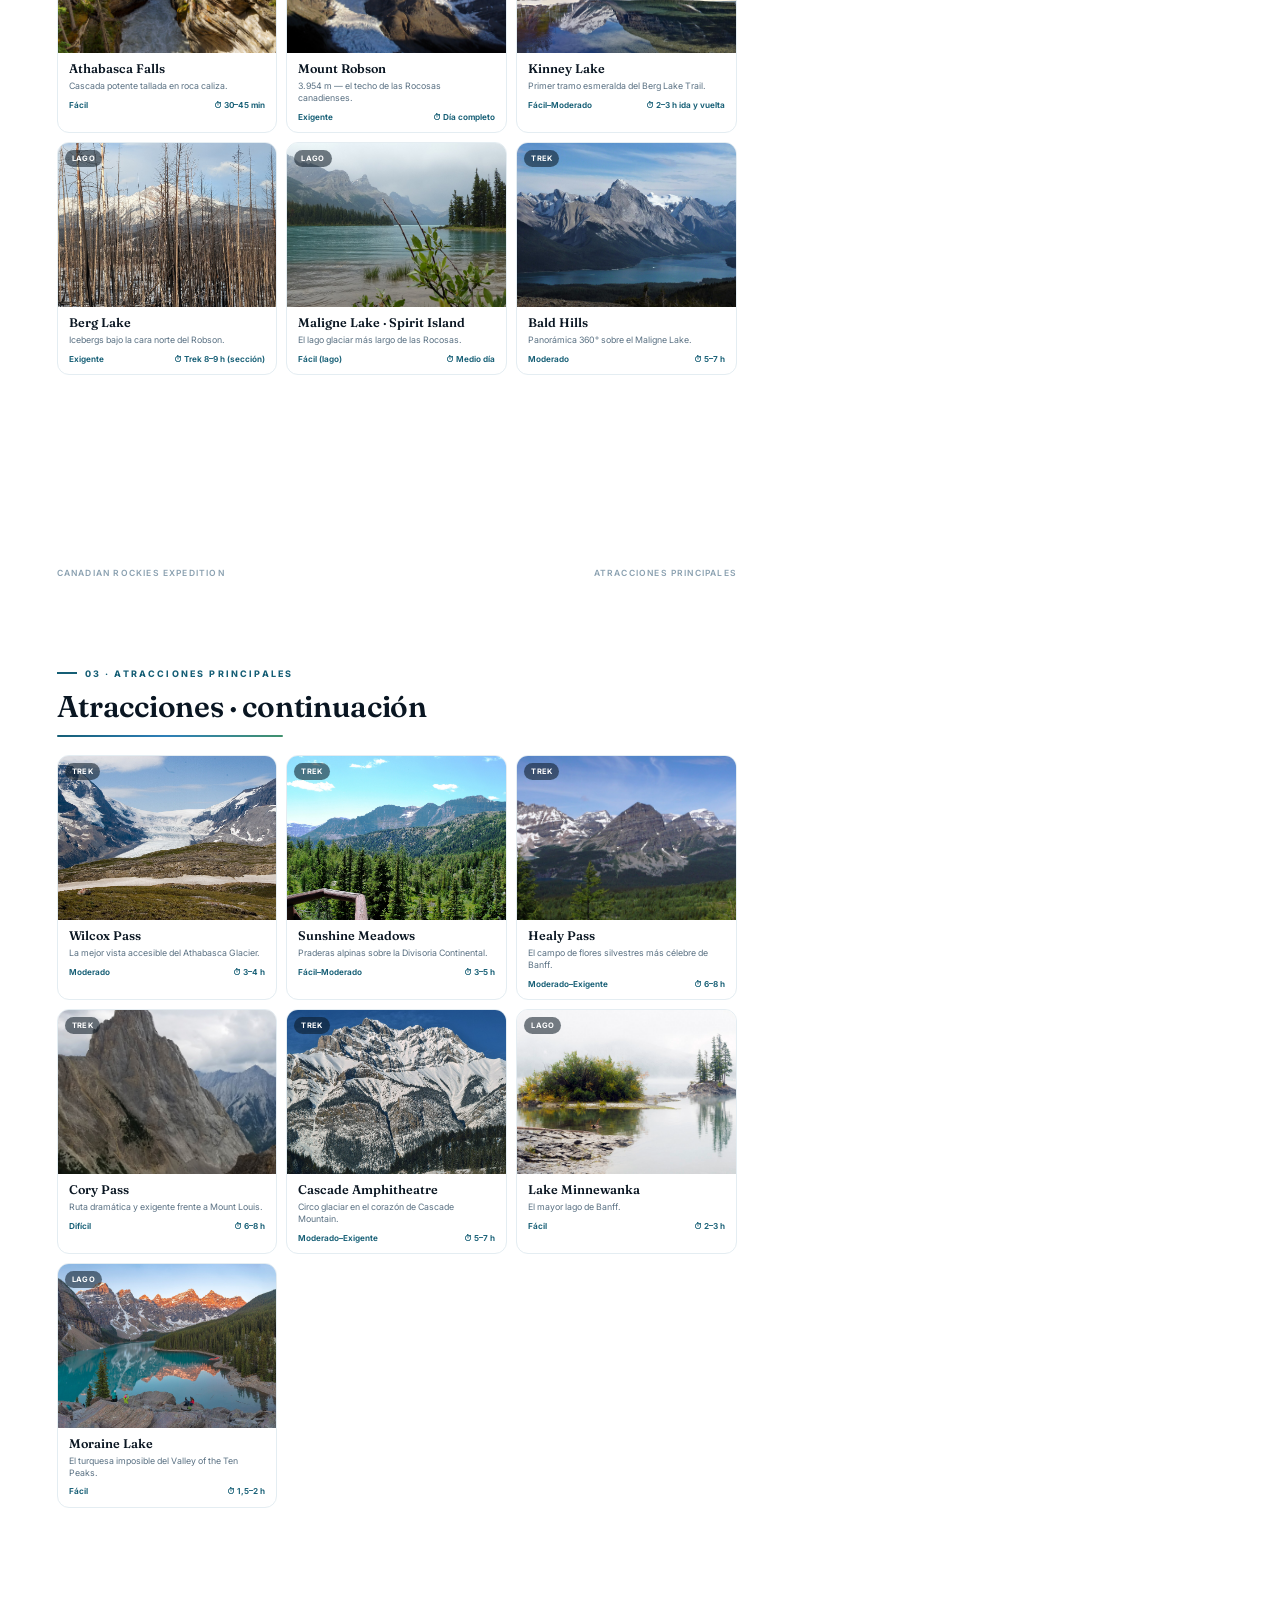
==== commit f53c3fb8: "Jasper: menú de alternativas de hike (estado 2026); Día 10 favorito = Valley of Five Lakes; Cavell M" ====
--- a/pdf.html
+++ b/pdf.html
@@ -107,6 +107,12 @@
 .wchip .wd{font-size:9px;font-weight:600;color:var(--ink2)}
 .alerts{list-style:none}
 .alerts li{font-size:9px;background:#fff8f4;border:1px solid #ffe0d3;border-left:3px solid #f97316;border-radius:8px;padding:6px 9px;margin-bottom:5px}
+.alt-t{width:100%;border-collapse:collapse;font-size:8.6px;margin-top:2px}
+.alt-t th{text-align:left;font-size:7px;text-transform:uppercase;letter-spacing:.05em;color:var(--faint);font-weight:750;padding:4px 5px;border-bottom:1px solid var(--line)}
+.alt-t td{padding:4px 5px;border-bottom:1px solid var(--line)}
+.alt-t td.r,.alt-t th.r{text-align:right}
+.alt-t tr.rec td{background:#eaf3f7;font-weight:750}
+.alt-t tr.cl td{color:#9fb0bd;text-decoration:line-through}
 
 /* ---------- GALLERY / GRIDS ---------- */
 .gal{display:grid;grid-template-columns:repeat(3,1fr);gap:9px;margin-top:4px}
@@ -221,6 +227,7 @@
     var pic=heroImg(d);
     var left='<div class="card"><h4>🕘 Itinerario sugerido</h4><ul class="sched">'+
       d.schedule.map(function(s){return '<li><div class="t">'+esc(s.time)+'</div><div class="c"><b>'+s.icon+' '+esc(s.title)+'</b>'+(s.detail?'<span>'+esc(s.detail)+'</span>':"")+'</div></li>';}).join("")+'</ul></div>';
+    if(d.alternatives) left+='<div class="card"><h4>🥾 '+esc(d.alternatives.title)+'</h4><table class="alt-t"><tr><th>Trek</th><th class="r">Dist</th><th class="r">Tiempo</th><th>Dif</th><th>Estado</th></tr>'+d.alternatives.items.map(function(it){var rec=it.name===d.alternatives.recommended;var closed=/cerrad/i.test(it.status);return '<tr class="'+(rec?'rec':'')+(closed?' cl':'')+'"><td>'+(rec?'★ ':'')+esc(it.name)+'</td><td class="r">'+esc(it.dist)+'</td><td class="r">'+esc(it.hours)+'</td><td>'+esc(it.diff)+'</td><td>'+esc(it.status)+'</td></tr>';}).join('')+'</table>'+(d.alternatives.note?'<p style="font-size:8.5px;color:#5a7183;margin-top:6px;font-style:italic;line-height:1.35">'+esc(d.alternatives.note)+'</p>':'')+'</div>';
     if(d.alerts&&d.alerts.length) left+='<div class="card"><h4>⚠️ Alertas & operativa</h4><ul class="alerts">'+d.alerts.map(function(a){return '<li>'+esc(a)+'</li>';}).join("")+'</ul></div>';
 
     var lodge = d.lodging ? '<div class="card" style="'+(/sin reservar|por confirmar/i.test(d.lodging.nights||'')?'background:#fff8f1;border-color:#ffe0c2':'background:#eef6f9;border-color:#d6e6ee')+'"><h4>🚐 Alojamiento · casa rodante</h4><div class="kv"><div class="r"><b>'+esc(d.lodging.where)+(d.lodging.nights?' · '+esc(d.lodging.nights):'')+'</b>'+(d.lodging.detail?esc(d.lodging.detail):'')+'</div></div>'+(d.lodging.options?'<div class="chips" style="margin-top:6px">'+d.lodging.options.map(function(o){return '<span class="chip">⛺ '+esc(o)+'</span>';}).join('')+'</div>':'')+'</div>' : '';
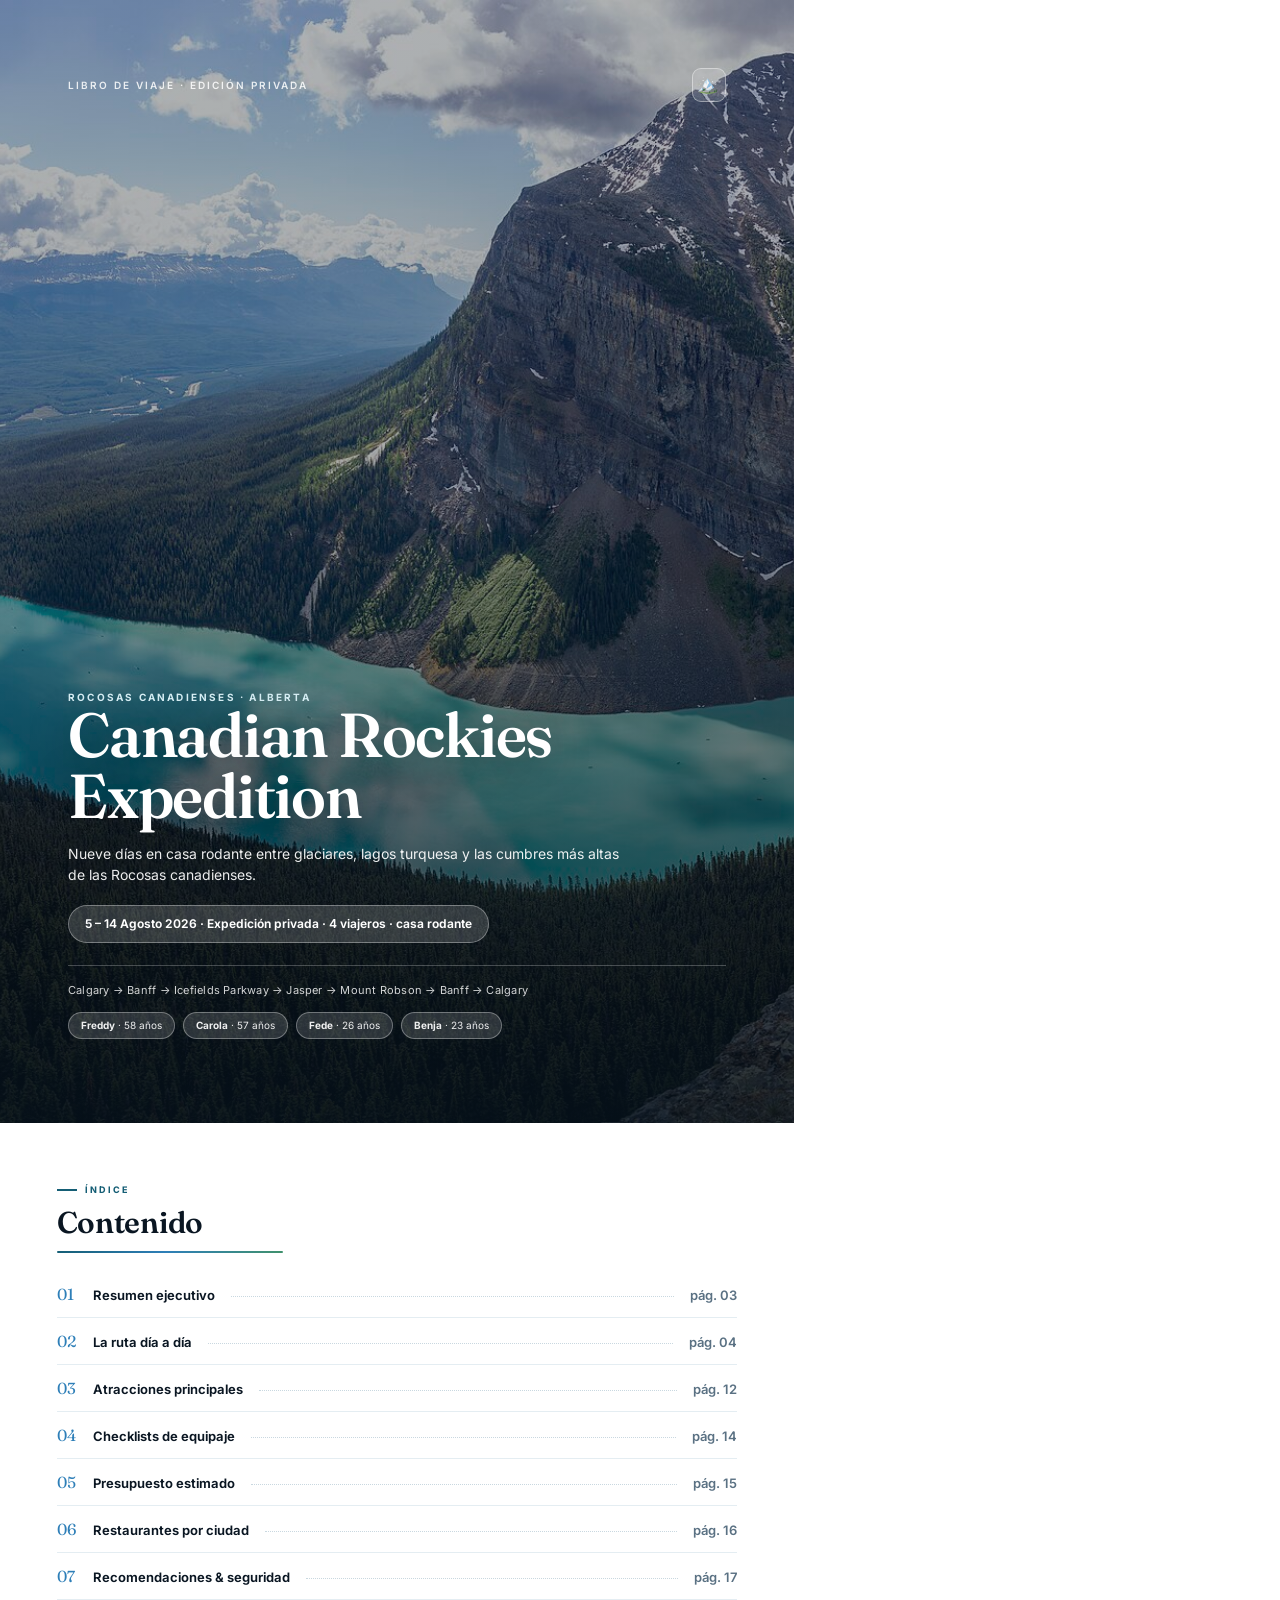
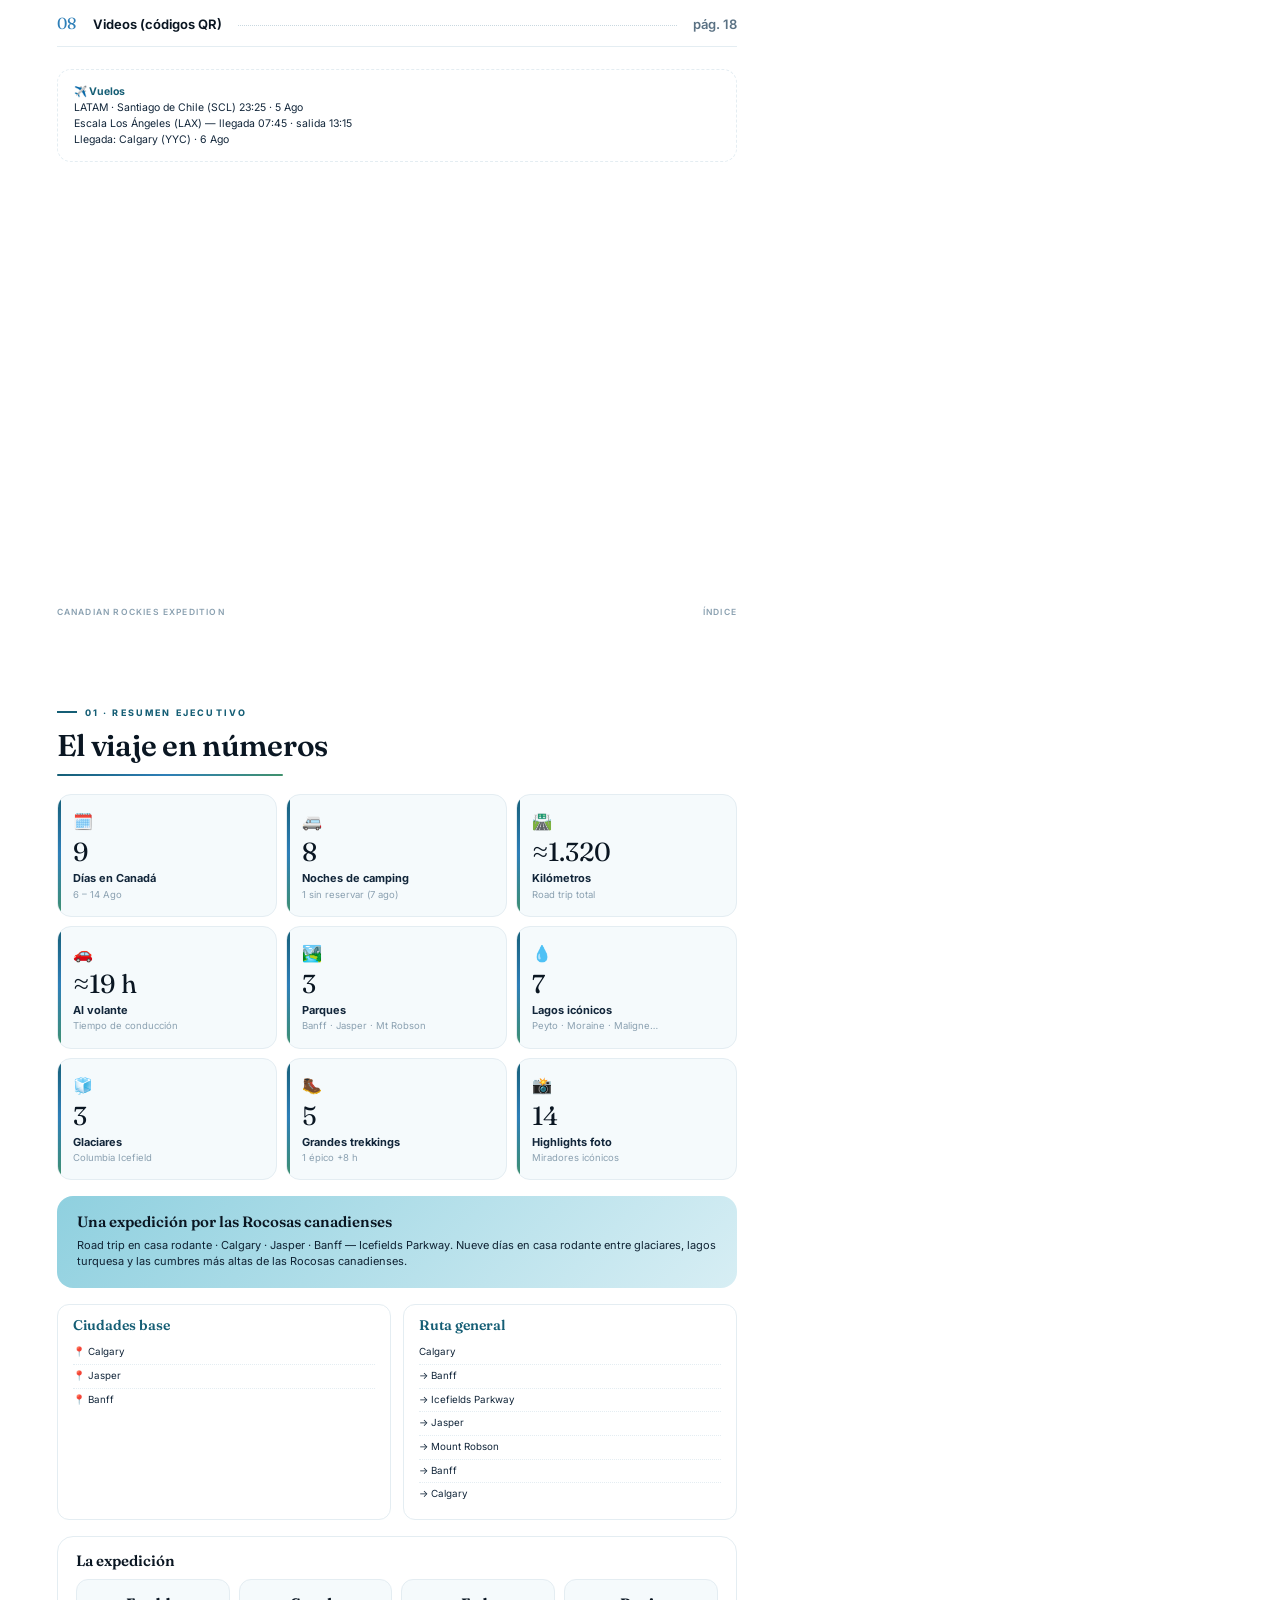
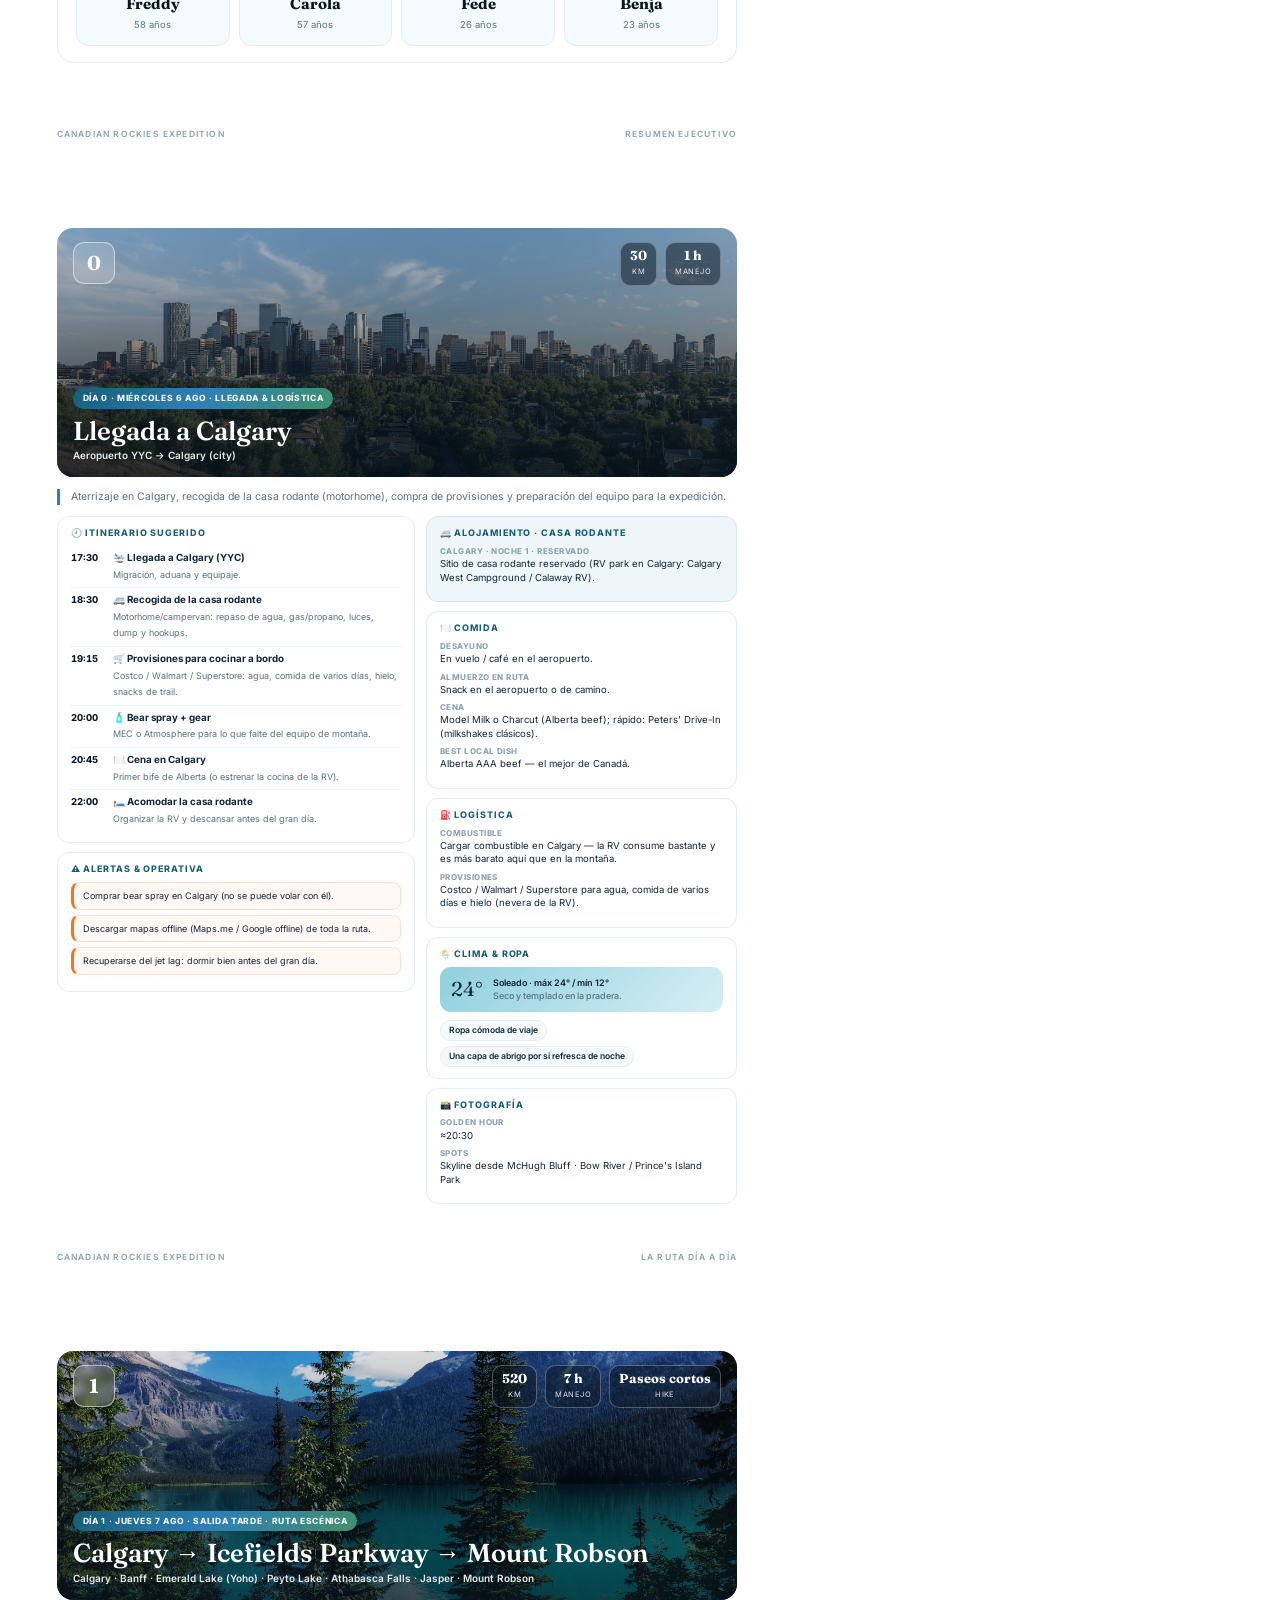
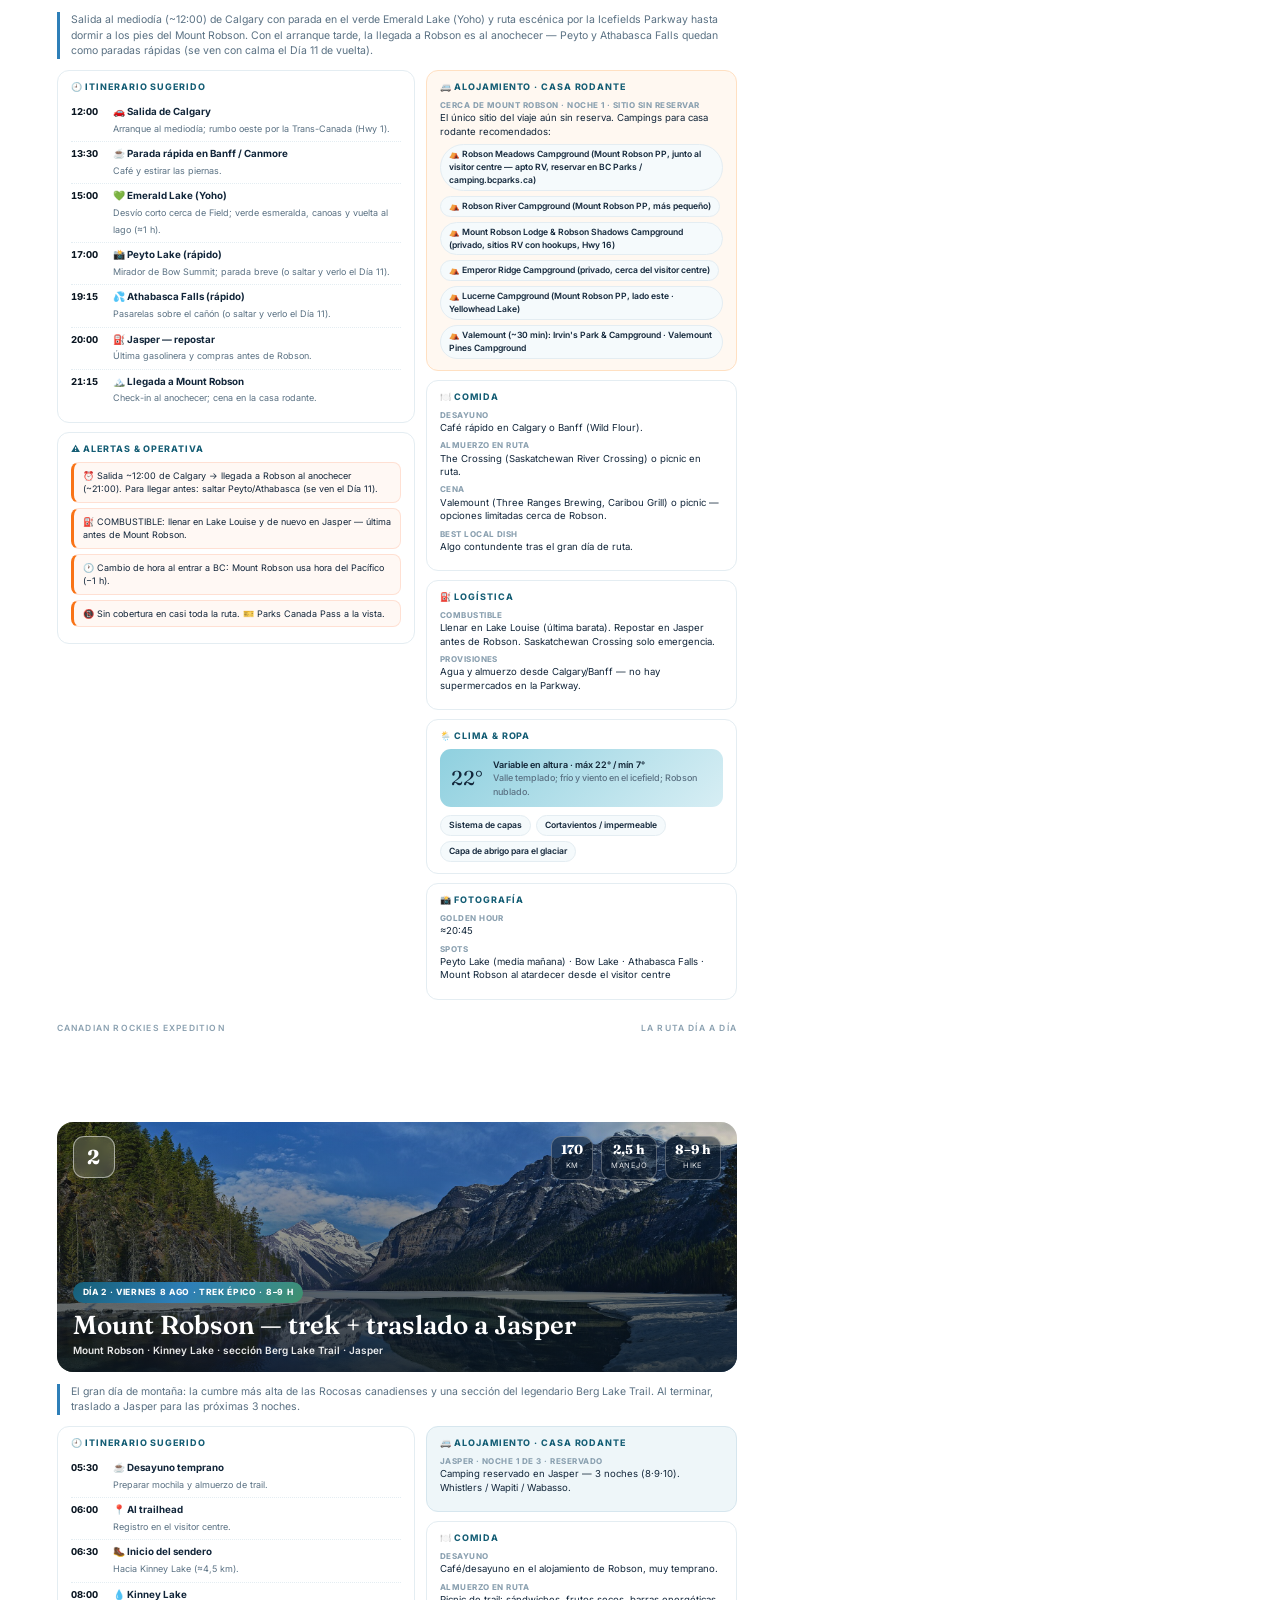
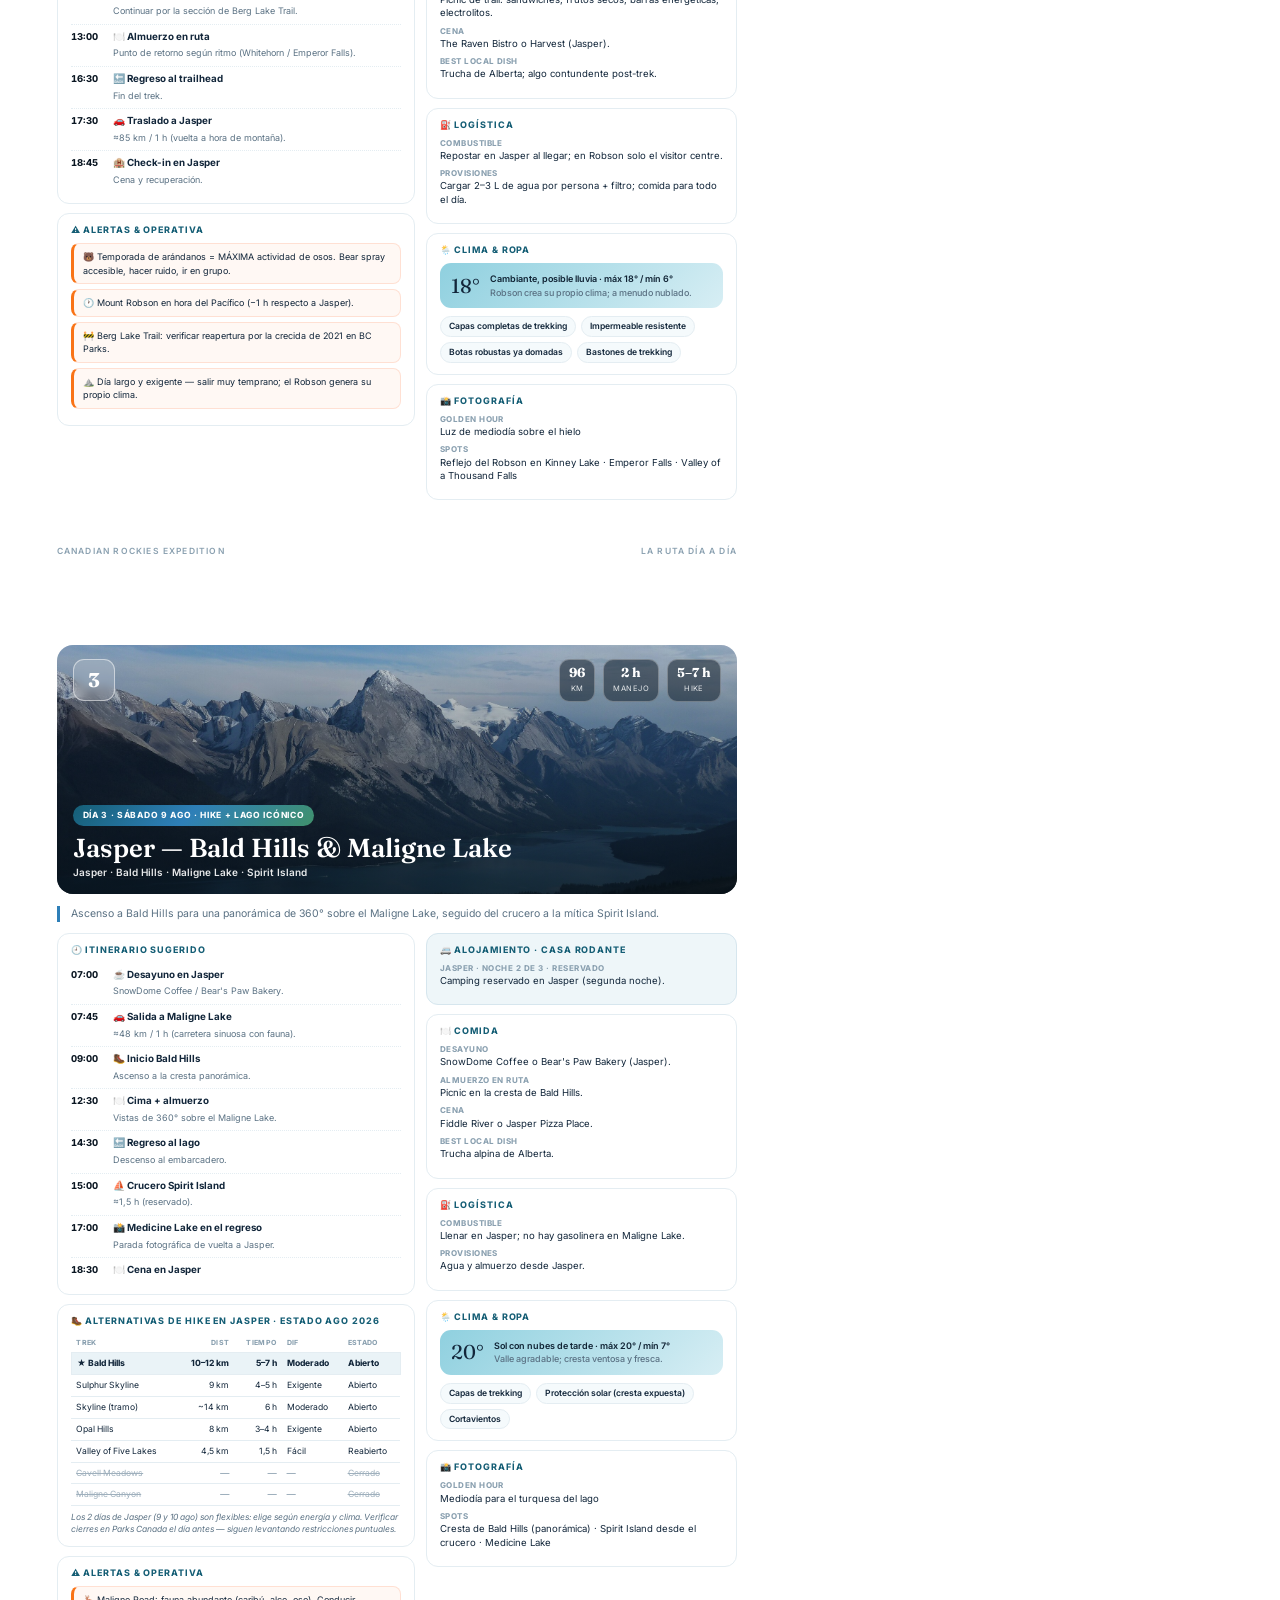
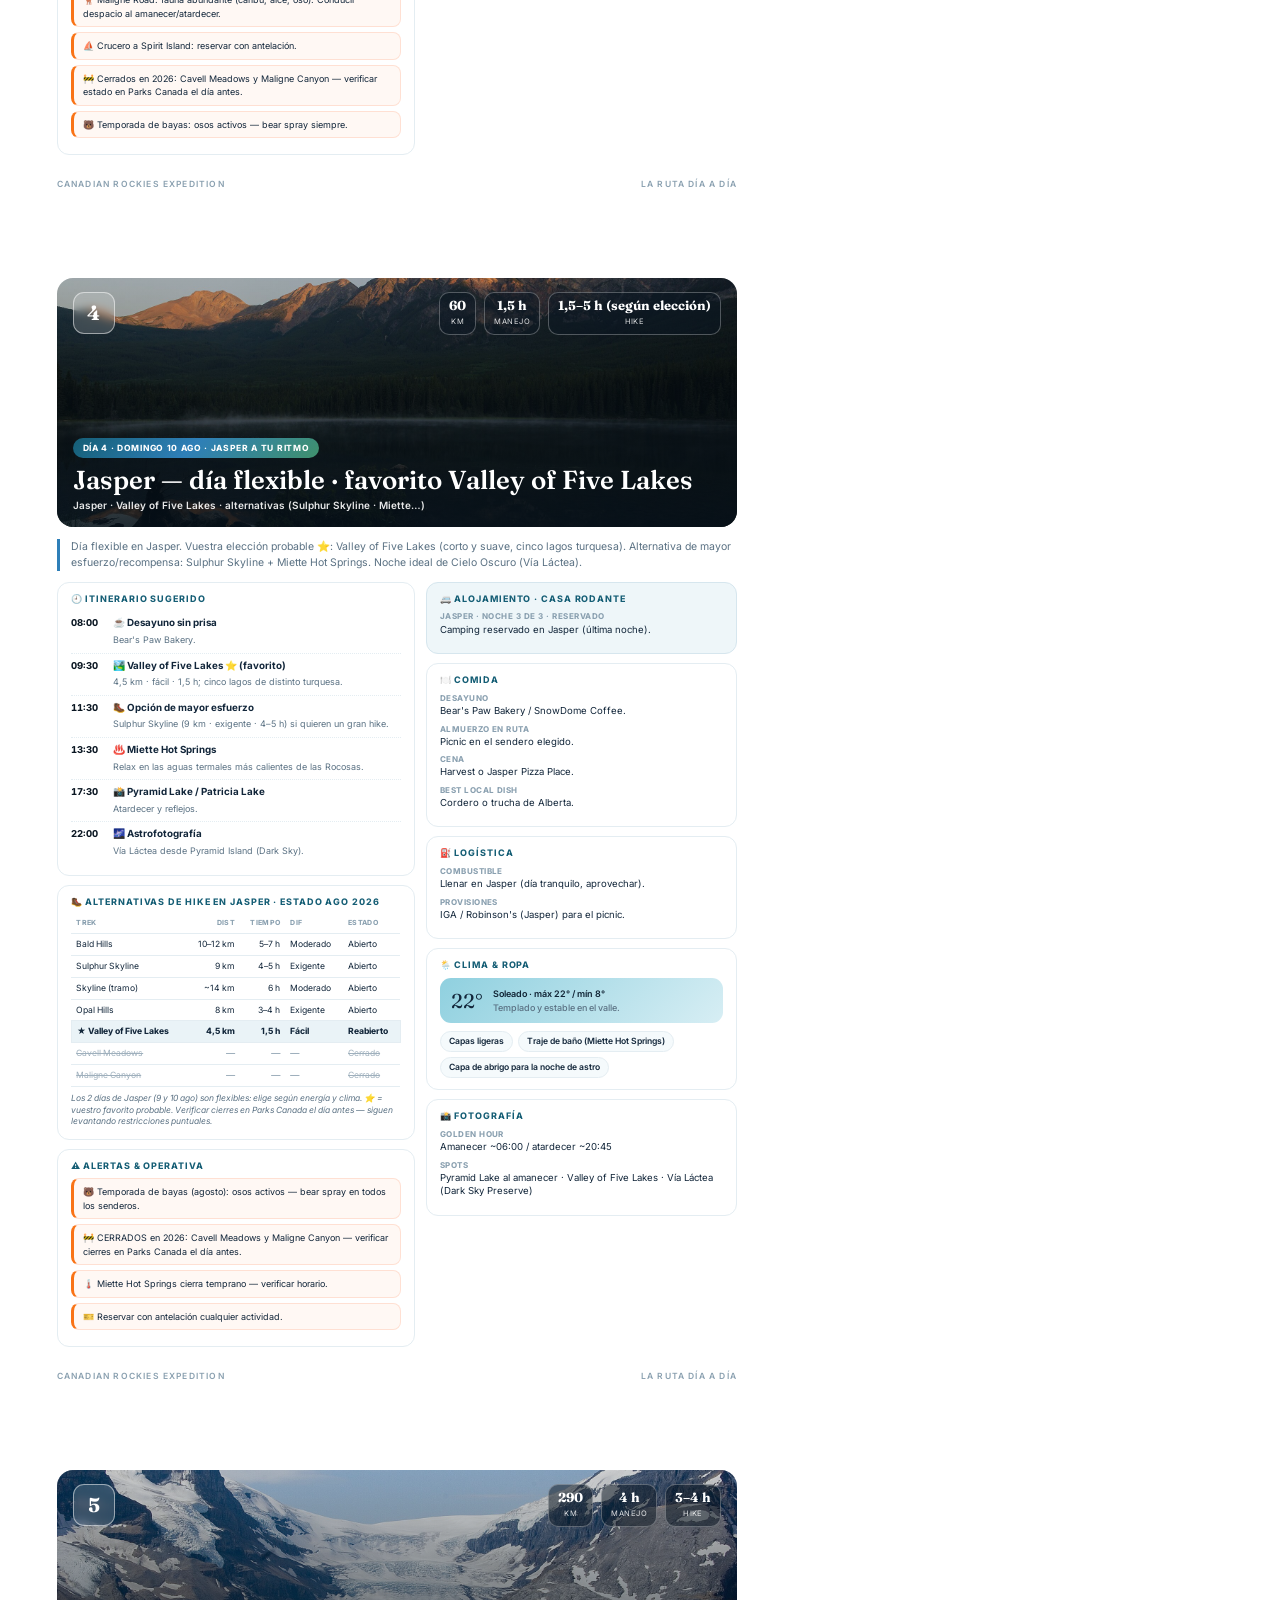
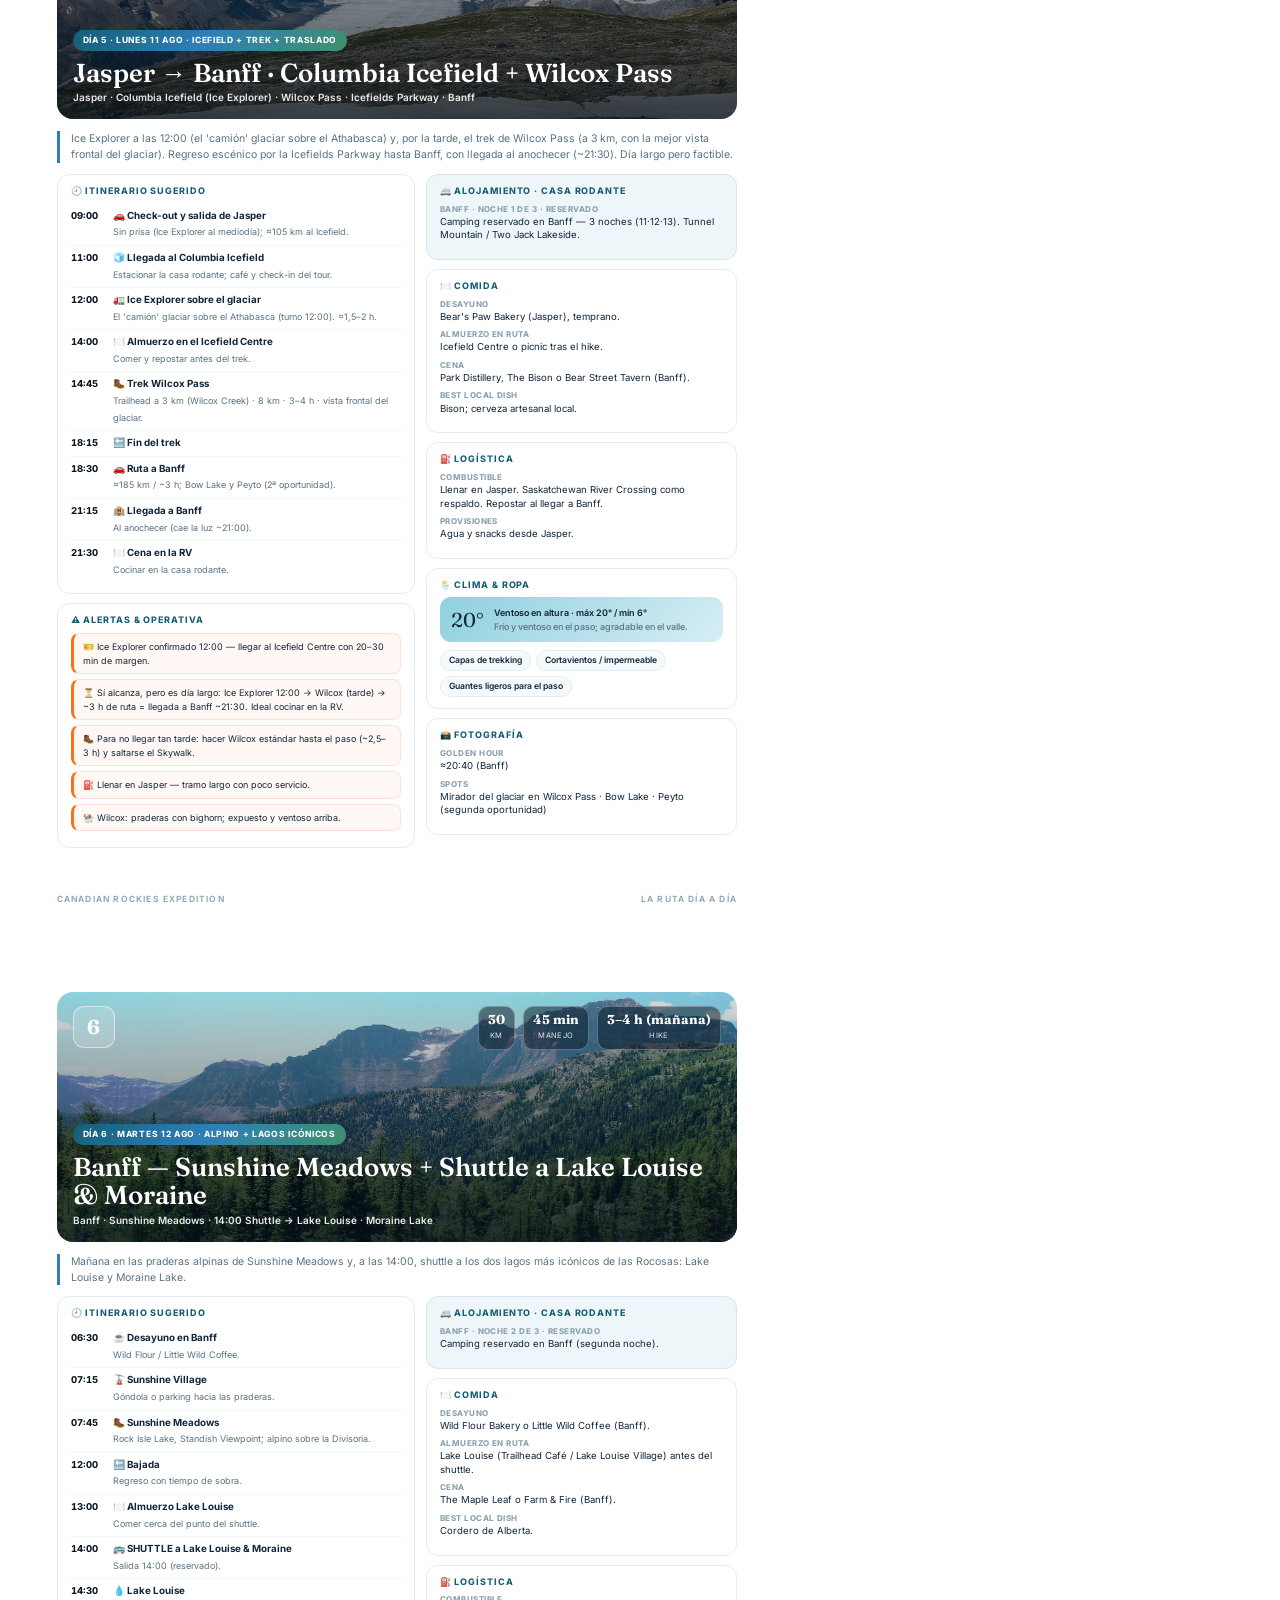
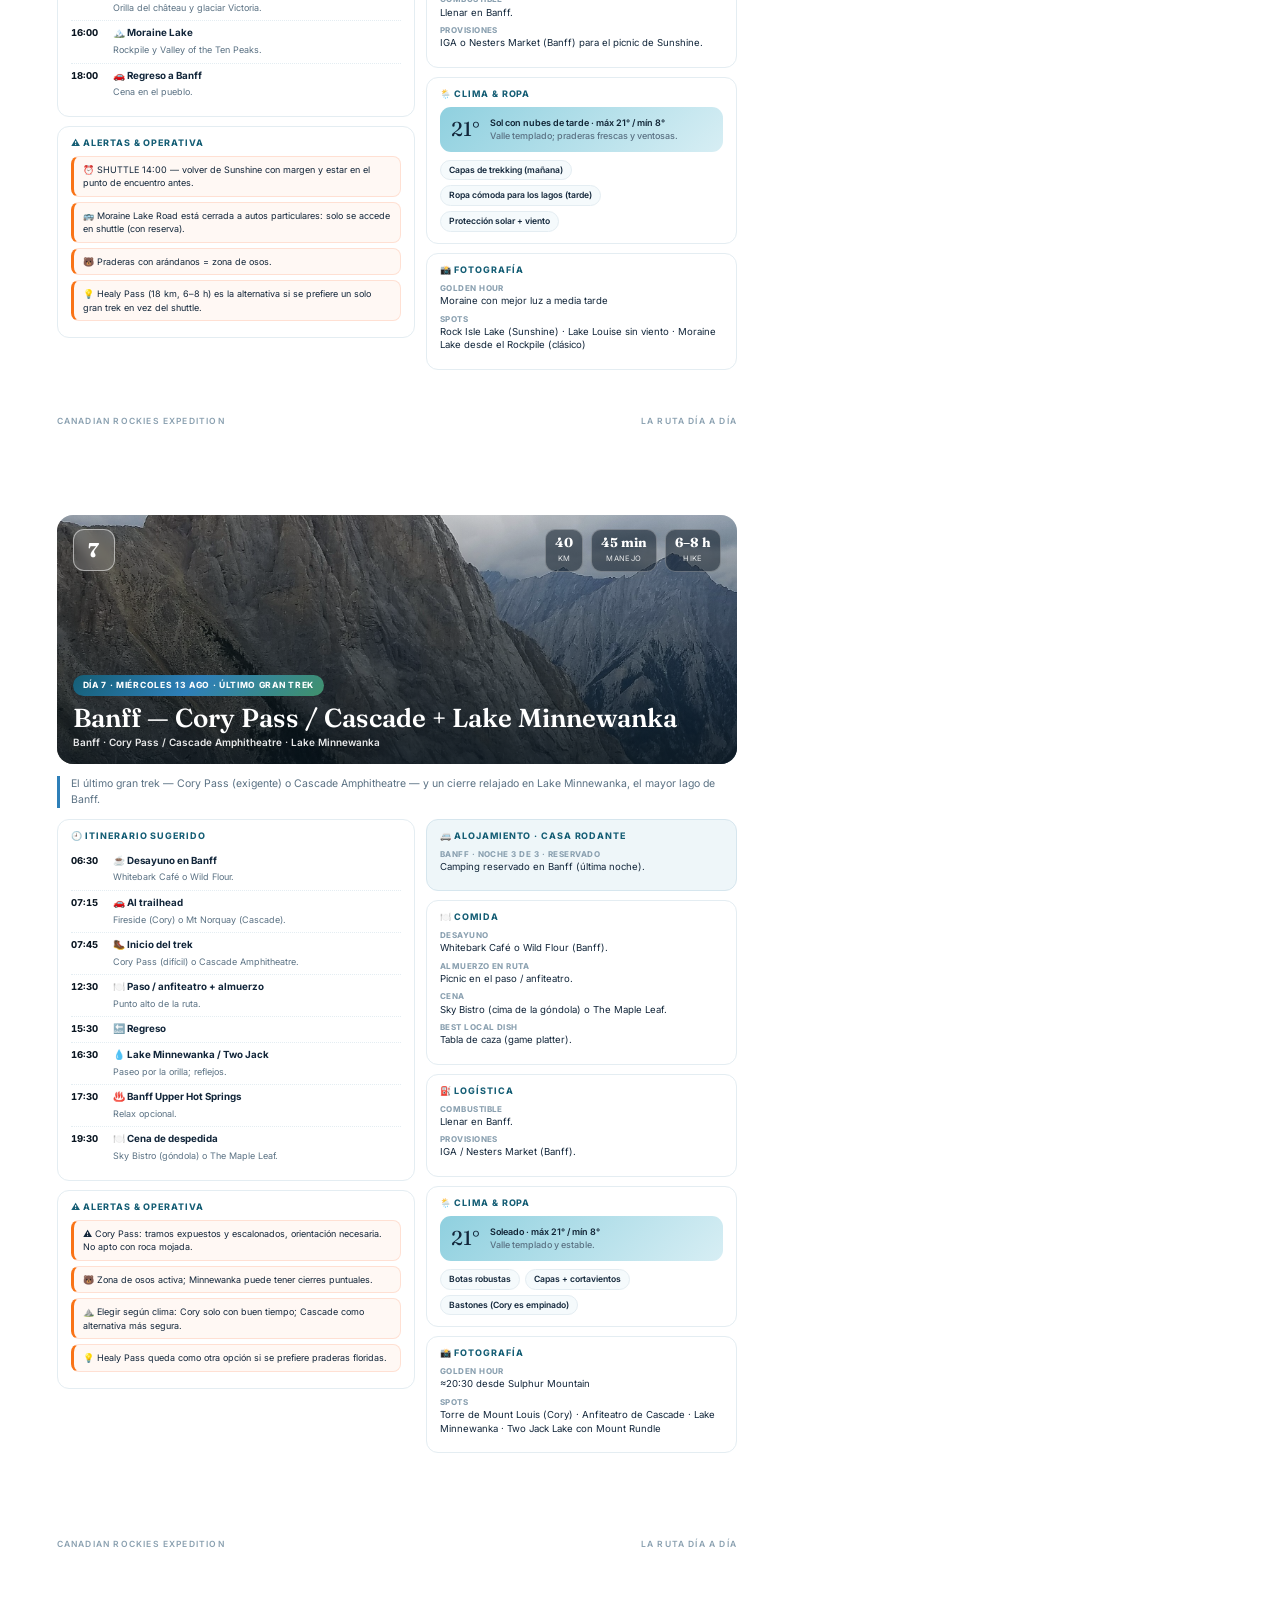
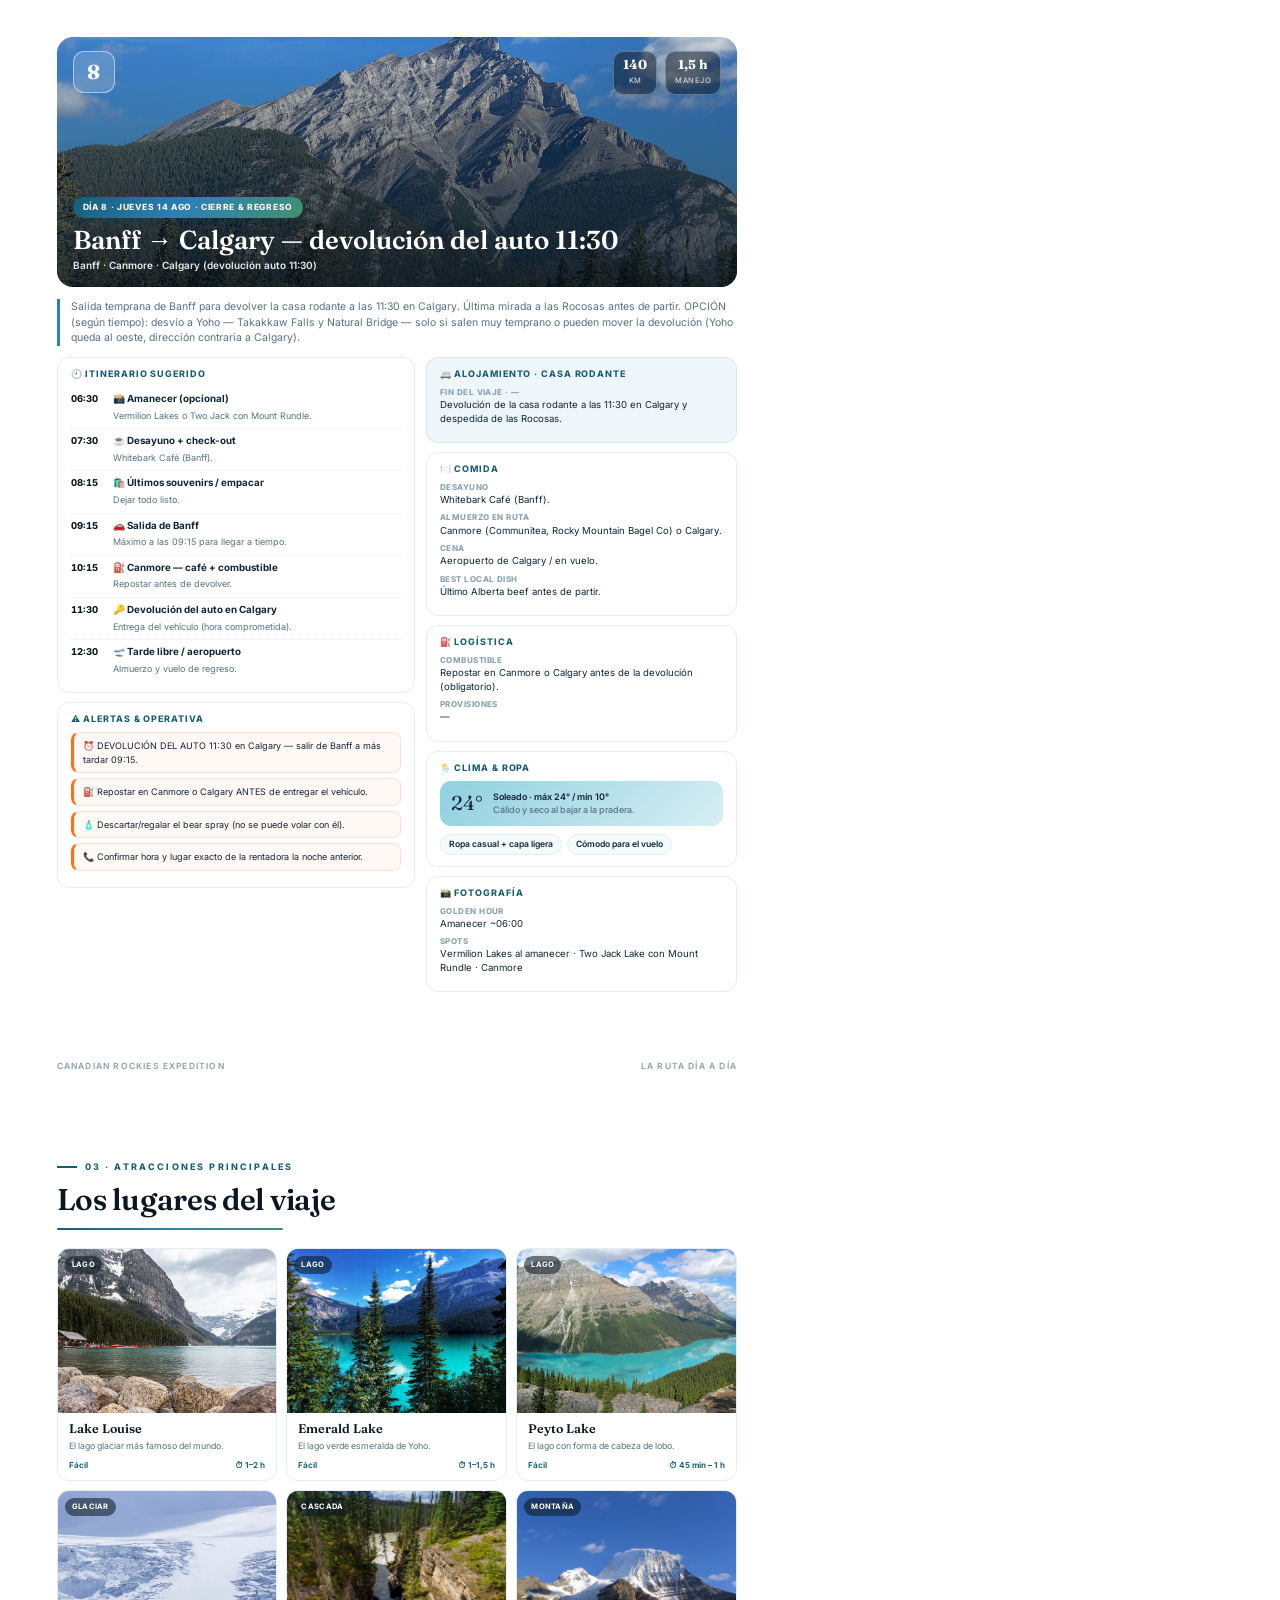
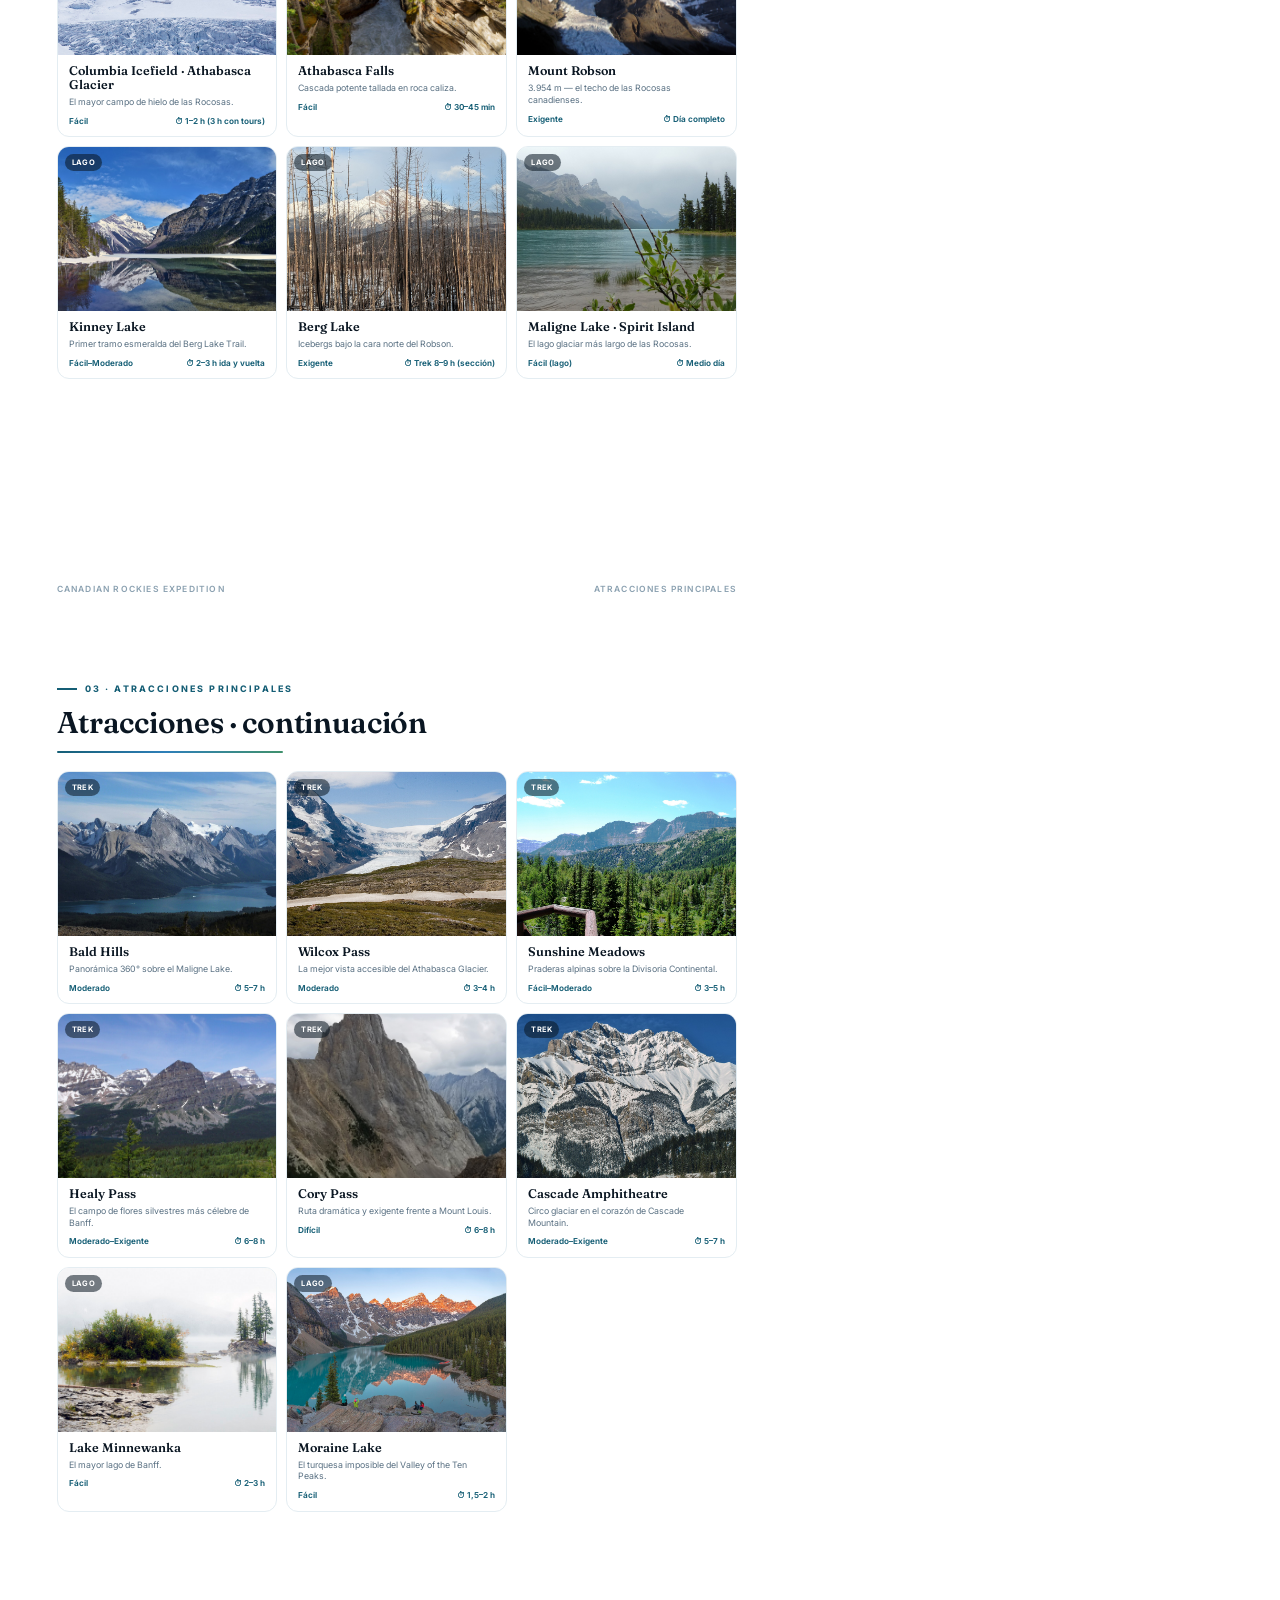
==== commit bd9aeee5: "Añade sección 'Paradas opcionales' (24 extras: Bow Lake, Mistaya Canyon, Takakkaw…); videos re-curad" ====
--- a/pdf.html
+++ b/pdf.html
@@ -162,6 +162,16 @@
 .qr .tp{font-size:7.5px;font-weight:750;text-transform:uppercase;letter-spacing:.06em;color:var(--glacier)}
 .qr h5{font-family:var(--serif);font-size:10px;margin-top:3px;line-height:1.2;color:var(--ink)}
 .qr .ch{font-size:8px;color:var(--muted);margin-top:3px}
+.xgroup{margin-bottom:11px;break-inside:avoid}
+.xday{font-family:var(--serif);font-size:12px;color:var(--glacier);border-bottom:1px solid var(--line);padding-bottom:4px;margin-bottom:7px}
+.xcards{display:grid;grid-template-columns:1fr 1fr;gap:7px}
+.xcard{border:1px solid var(--line);border-radius:9px;padding:8px 10px;break-inside:avoid}
+.xtop{display:flex;justify-content:space-between;gap:6px;align-items:baseline}
+.xtop b{font-size:10px;color:var(--ink)}
+.xtop span{font-size:7.5px;color:var(--faint);white-space:nowrap}
+.xcard p{font-size:8.3px;color:var(--muted);margin-top:3px;line-height:1.32}
+.xhow{font-size:8px;color:var(--text);margin-top:4px}
+.xhow b{color:var(--glacier)}
 
 /* ---------- BACK ---------- */
 .back{background:var(--ink);color:rgba(255,255,255,.8);display:flex;flex-direction:column;justify-content:center;align-items:center;text-align:center}
@@ -289,9 +299,26 @@
   });
 
   /* VIDEOS / QR */
-  P("",'<div class="eyebrow">08 · Videos</div><h1 class="sec-title">Míralo antes de vivirlo</h1><div class="divider"></div>'+
-    '<p class="sec-lead">Escanea los códigos para ver cada video en YouTube.</p>'+
-    '<div class="qr-grid" style="margin-top:14px">'+D.videos.map(function(v){return '<div class="qr"><img src="assets/img/qr/'+esc(v.id)+'.png" alt="QR: '+esc(v.title)+'"><div class="tp">'+esc(v.topic)+'</div><h5>'+esc(v.title)+'</h5><div class="ch">▷ '+esc(v.channel)+' · '+esc(v.duration)+'</div></div>';}).join("")+'</div>'+
+  function fmtv(n){return n>=1000000?(n/1000000).toFixed(1).replace(/\.0$/,'')+' M vistas':n>=1000?Math.round(n/1000)+' k vistas':n+' vistas';}
+
+  /* EXTRAS · paradas opcionales */
+  if(D.extras&&D.extras.length){
+    var xByDay={}; D.extras.forEach(function(e){(xByDay[e.day]=xByDay[e.day]||[]).push(e);});
+    var xGroups=Object.keys(xByDay).sort(function(a,b){return a-b;}).map(function(day){
+      var di=D.days.find(function(d){return d.n===+day;})||{date:'',title:''};
+      var cards=xByDay[day].map(function(e){return '<div class="xcard"><div class="xtop"><b>'+esc(e.name)+'</b><span>'+esc(e.timeNeeded)+'</span></div><p>'+esc(e.description)+'</p><div class="xhow"><b>Cómo verlo:</b> '+esc(e.howToVisit)+'</div></div>';}).join('');
+      return '<div class="xgroup"><div class="xday">Día '+day+' · '+esc(di.date)+' — '+esc(di.title)+'</div><div class="xcards">'+cards+'</div></div>';
+    });
+    var xhalf=Math.ceil(xGroups.length/2);
+    [xGroups.slice(0,xhalf).join(''), xGroups.slice(xhalf).join('')].forEach(function(html,pi){
+      if(!html) return;
+      P("",'<div class="eyebrow">08 · Paradas opcionales</div><h1 class="sec-title">'+(pi===0?'Extras para sumar a la ruta':'Paradas opcionales · continuación')+'</h1><div class="divider"></div>'+html+footer('Paradas opcionales'));
+    });
+  }
+
+  P("",'<div class="eyebrow">09 · Videos</div><h1 class="sec-title">Míralo antes de vivirlo</h1><div class="divider"></div>'+
+    '<p class="sec-lead">Escanea los códigos para ver cada video en YouTube (elegidos por número de vistas).</p>'+
+    '<div class="qr-grid" style="margin-top:14px">'+D.videos.map(function(v){return '<div class="qr"><img src="assets/img/qr/'+esc(v.id)+'.png" alt="QR: '+esc(v.title)+'"><div class="tp">'+esc(v.topic)+'</div><h5>'+esc(v.title)+'</h5><div class="ch">▷ '+esc(v.channel)+(v.views?' · '+fmtv(v.views):'')+'</div></div>';}).join("")+'</div>'+
     footer("Videos · códigos QR"));
 
   /* BACK COVER */
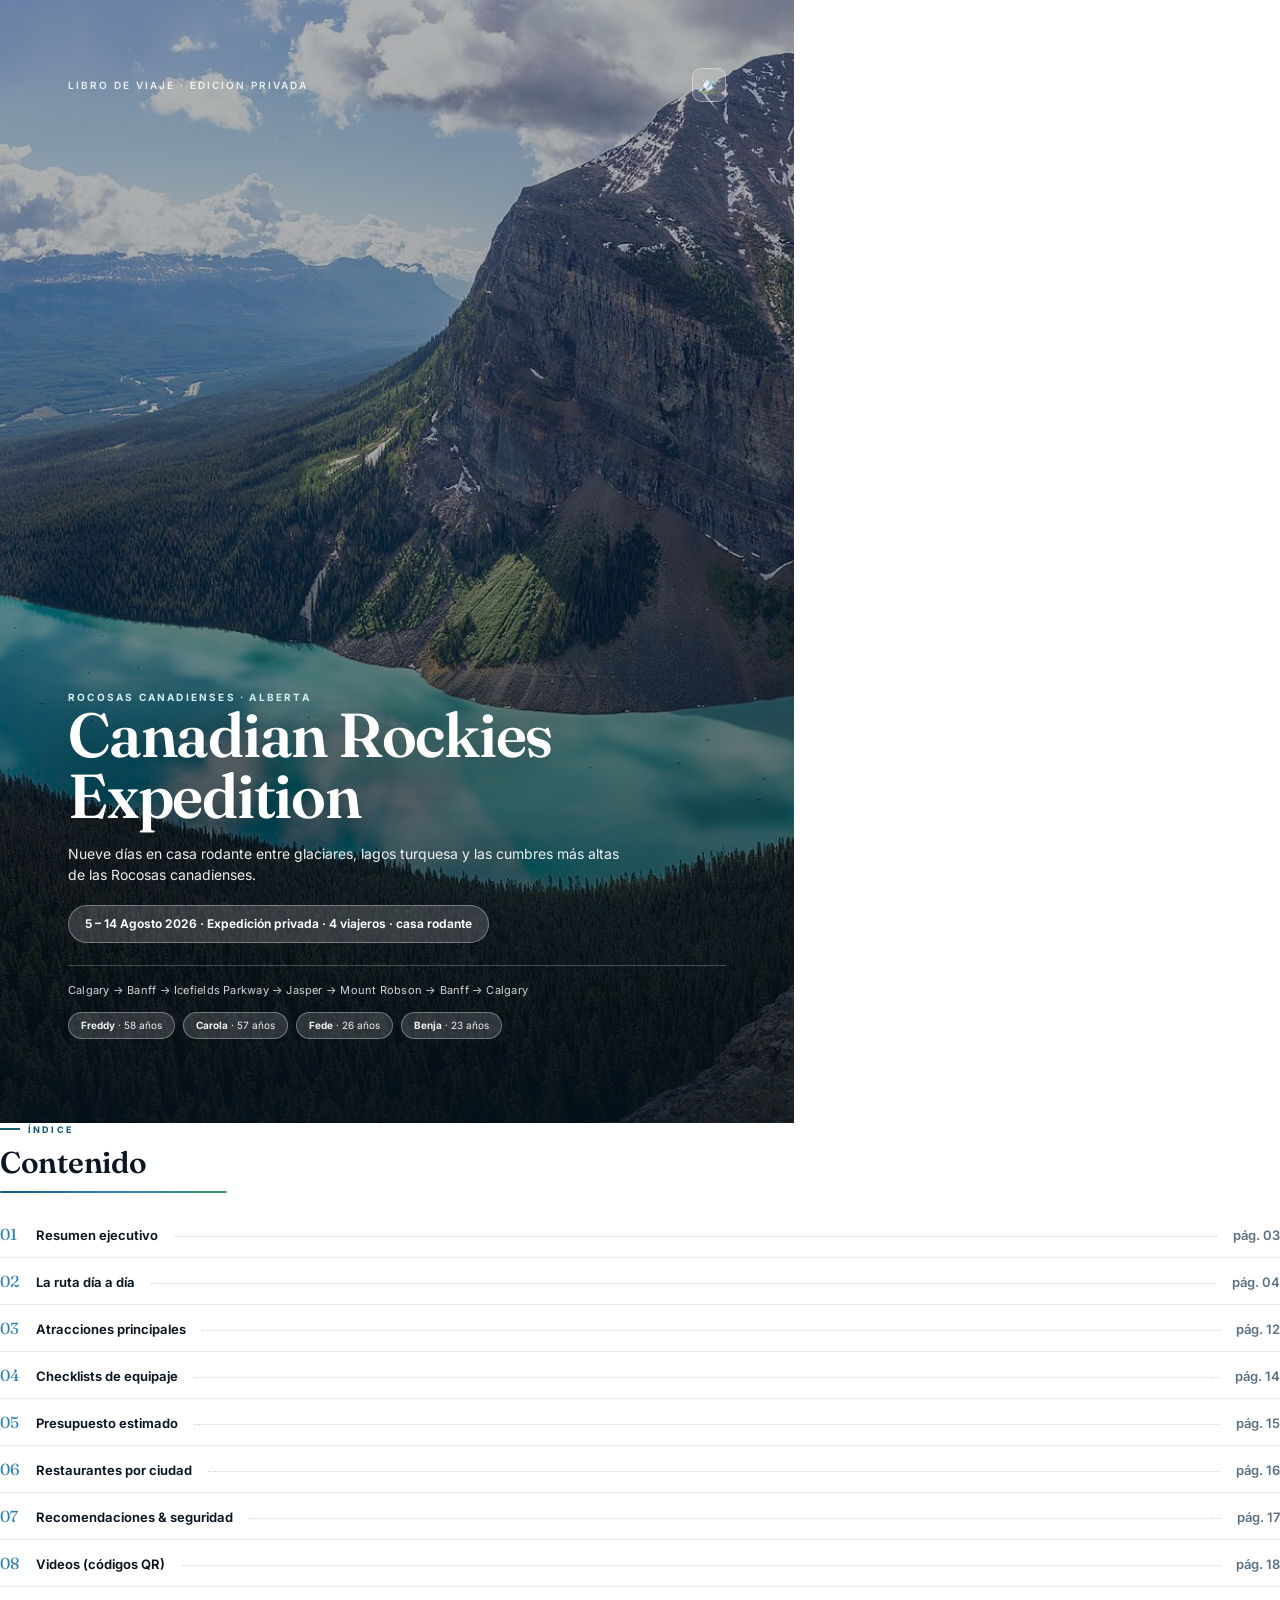
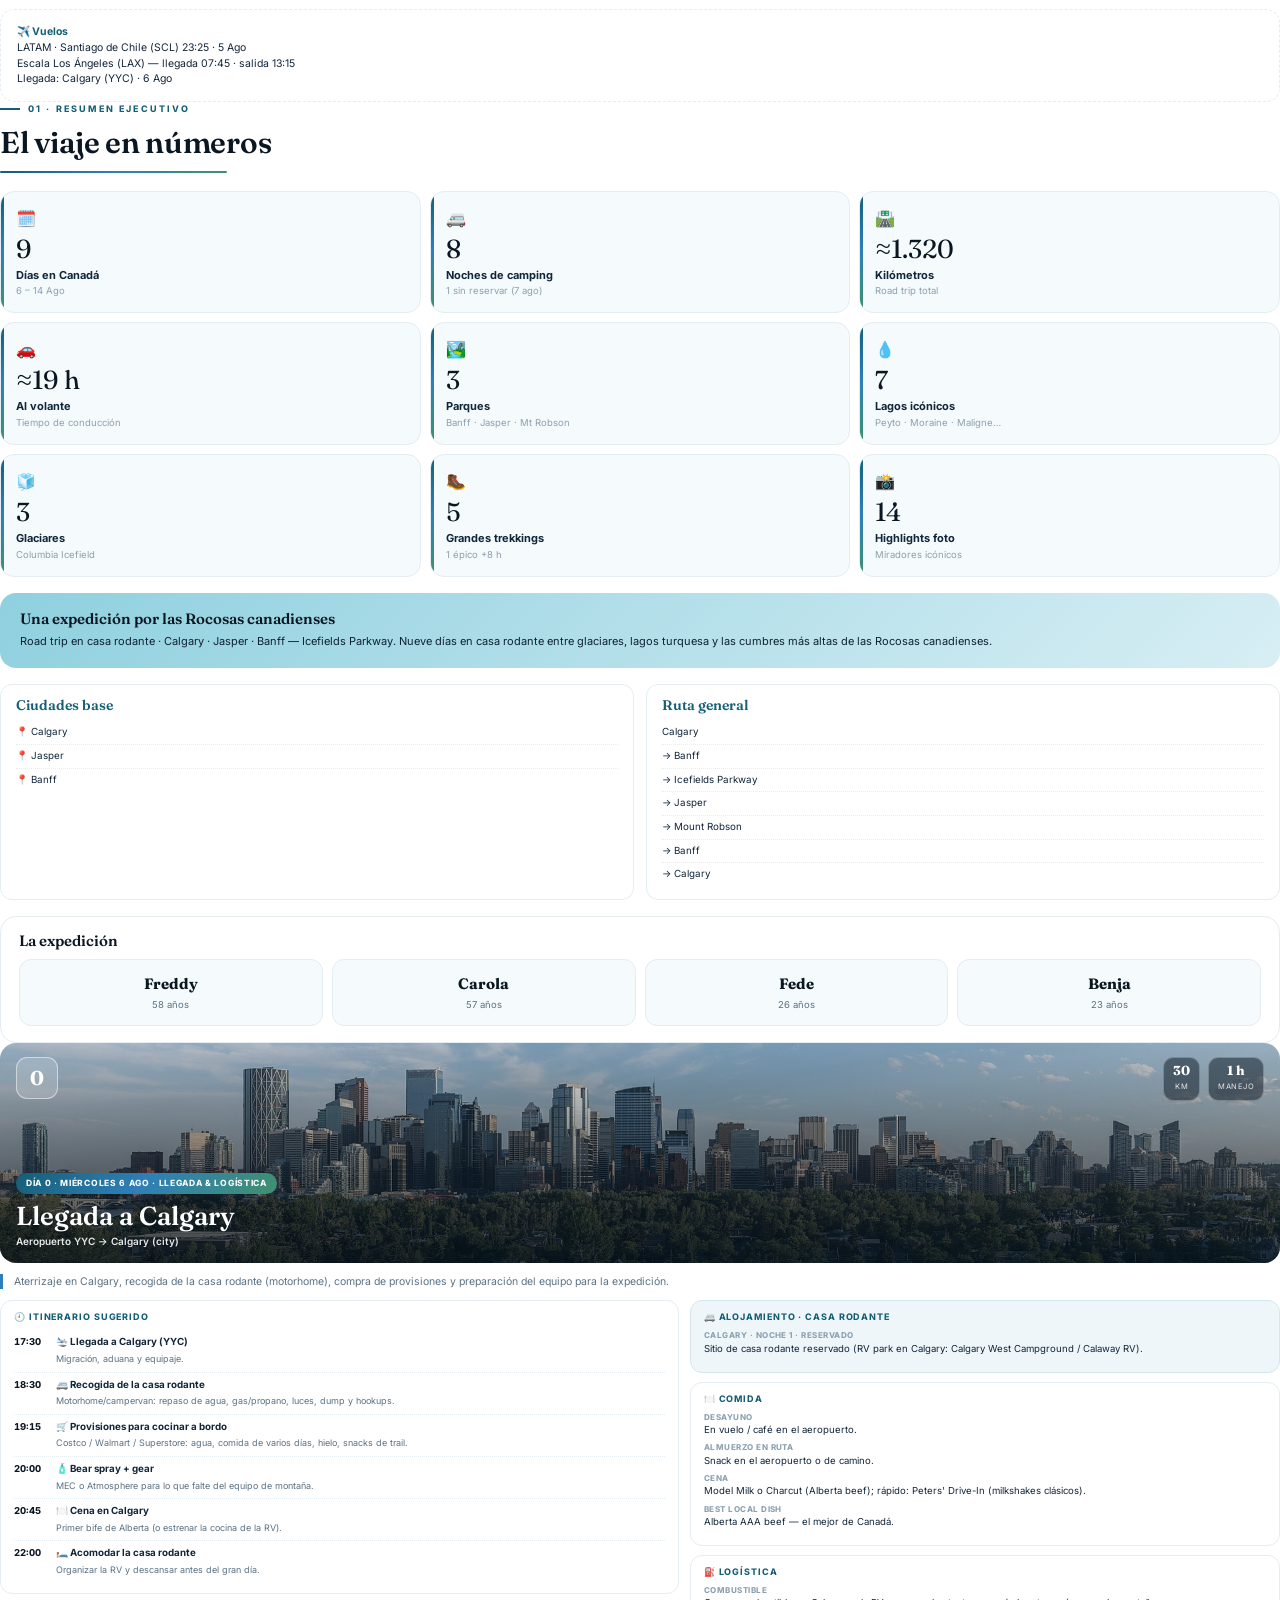
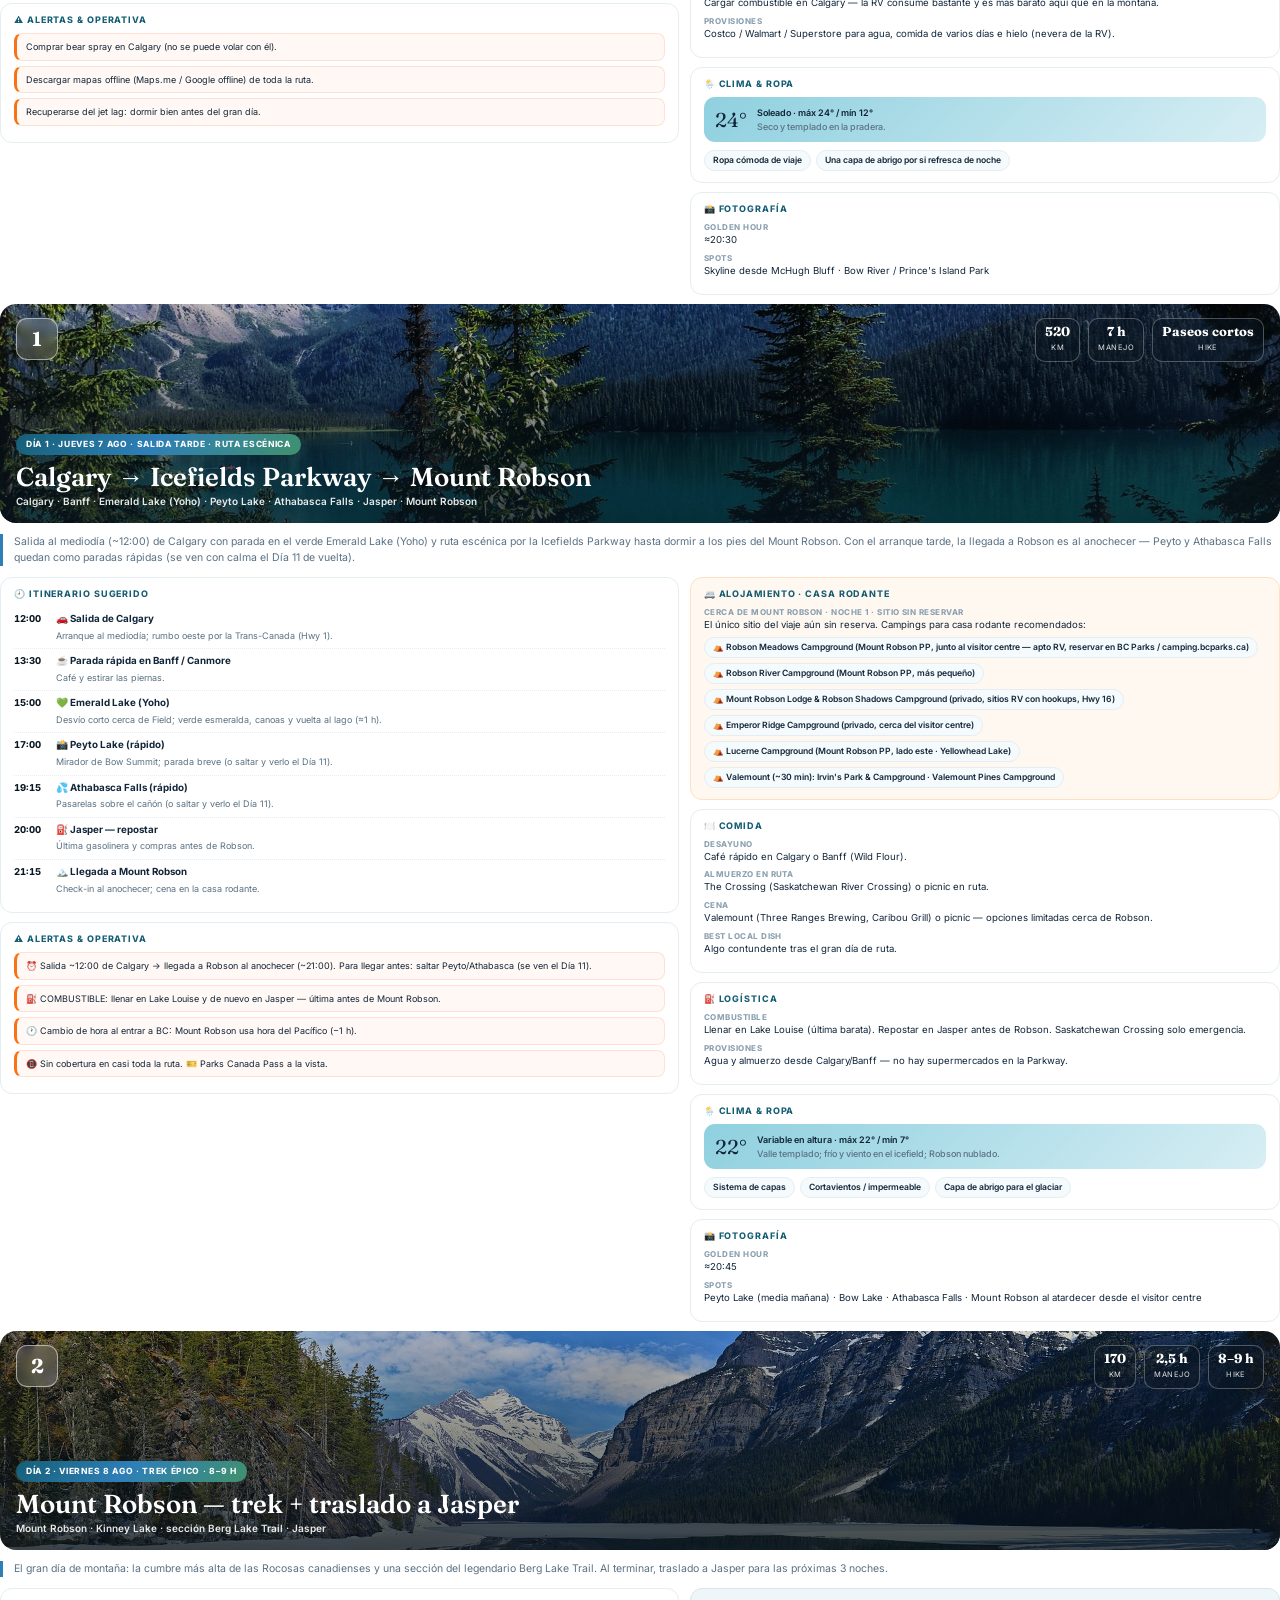
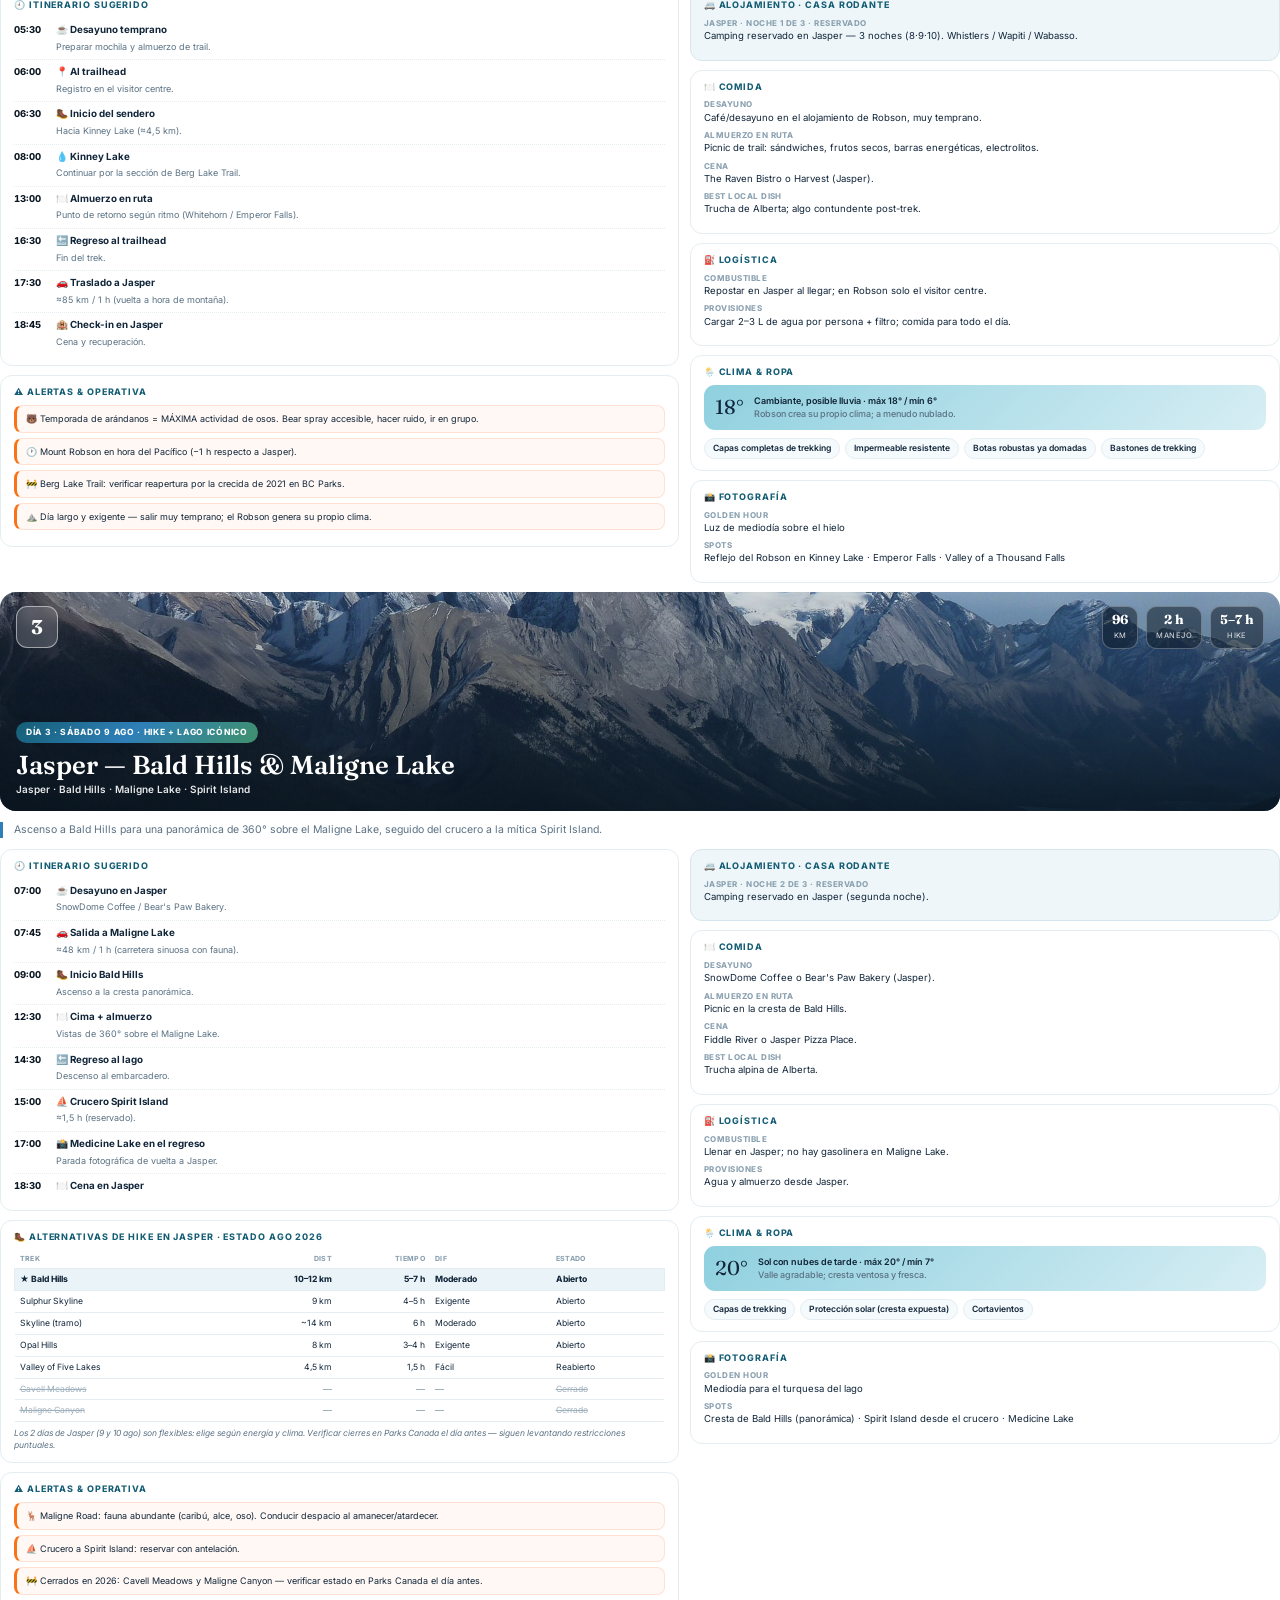
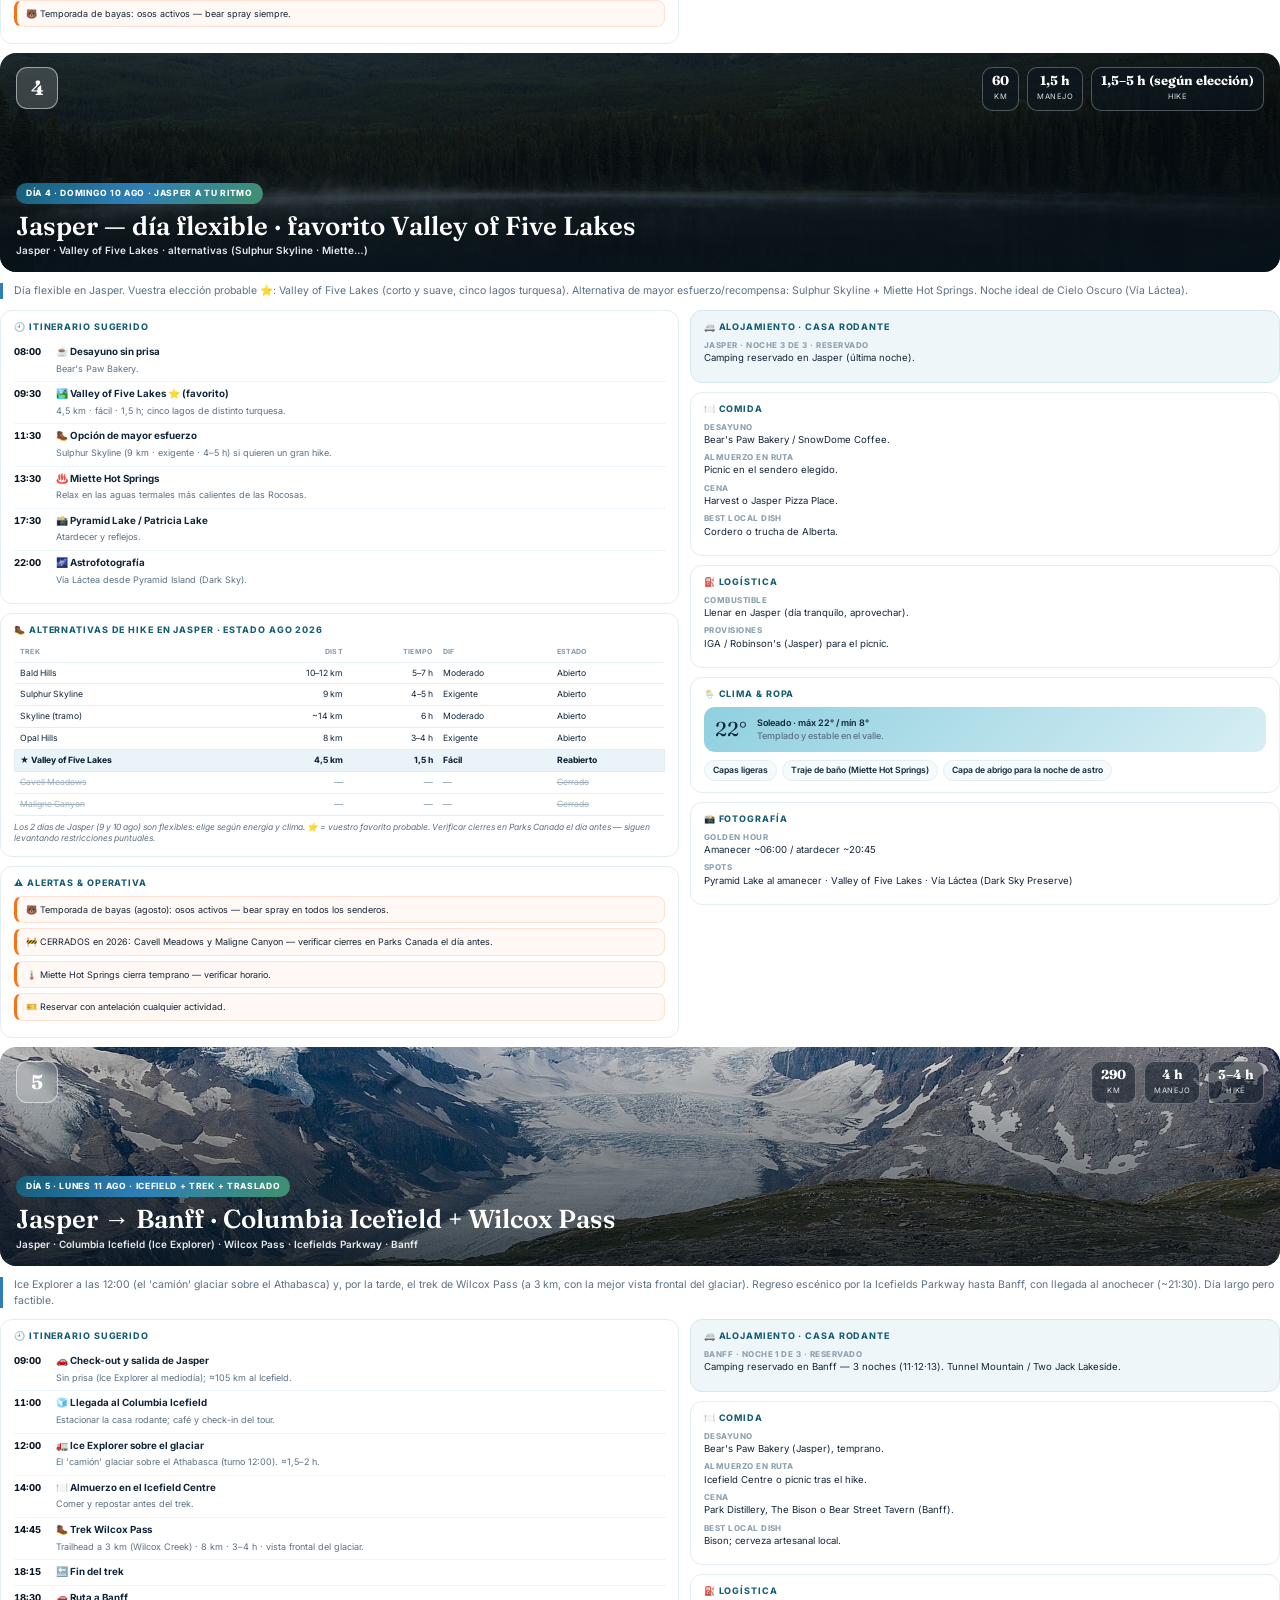
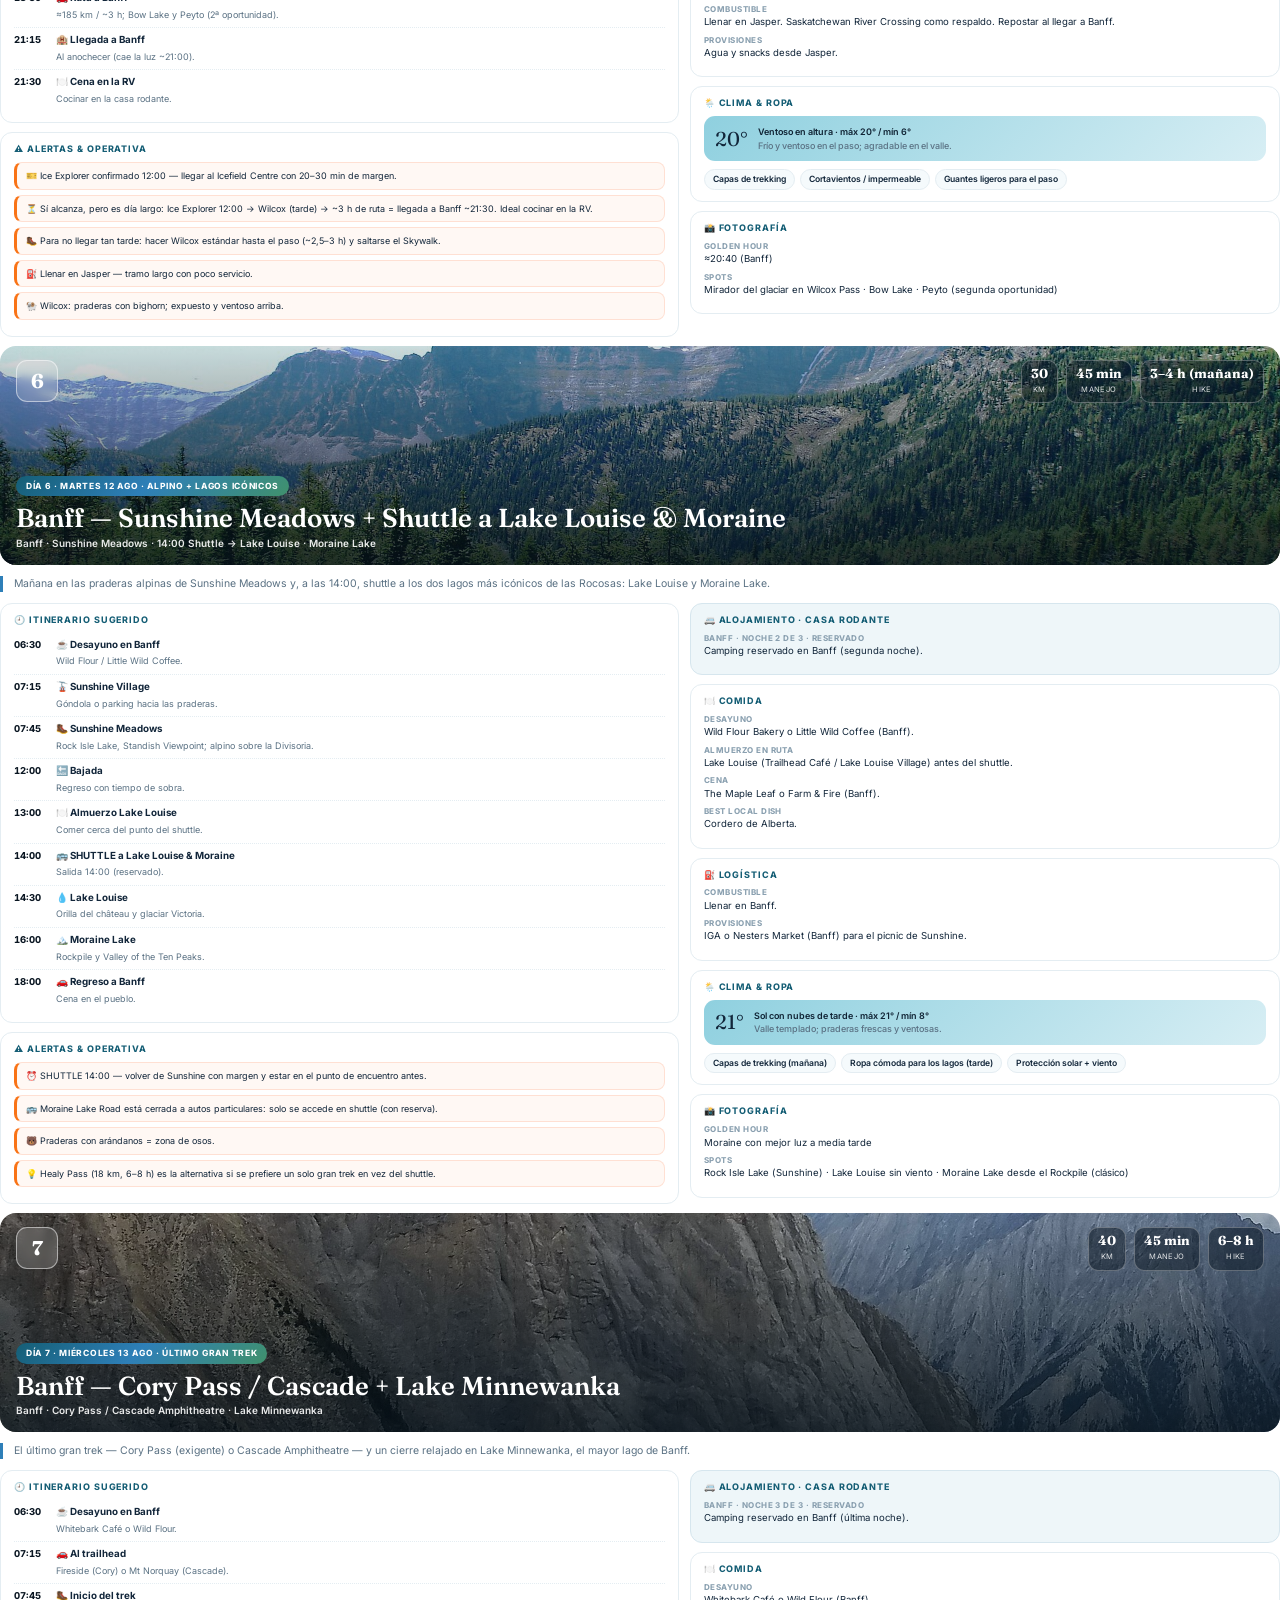
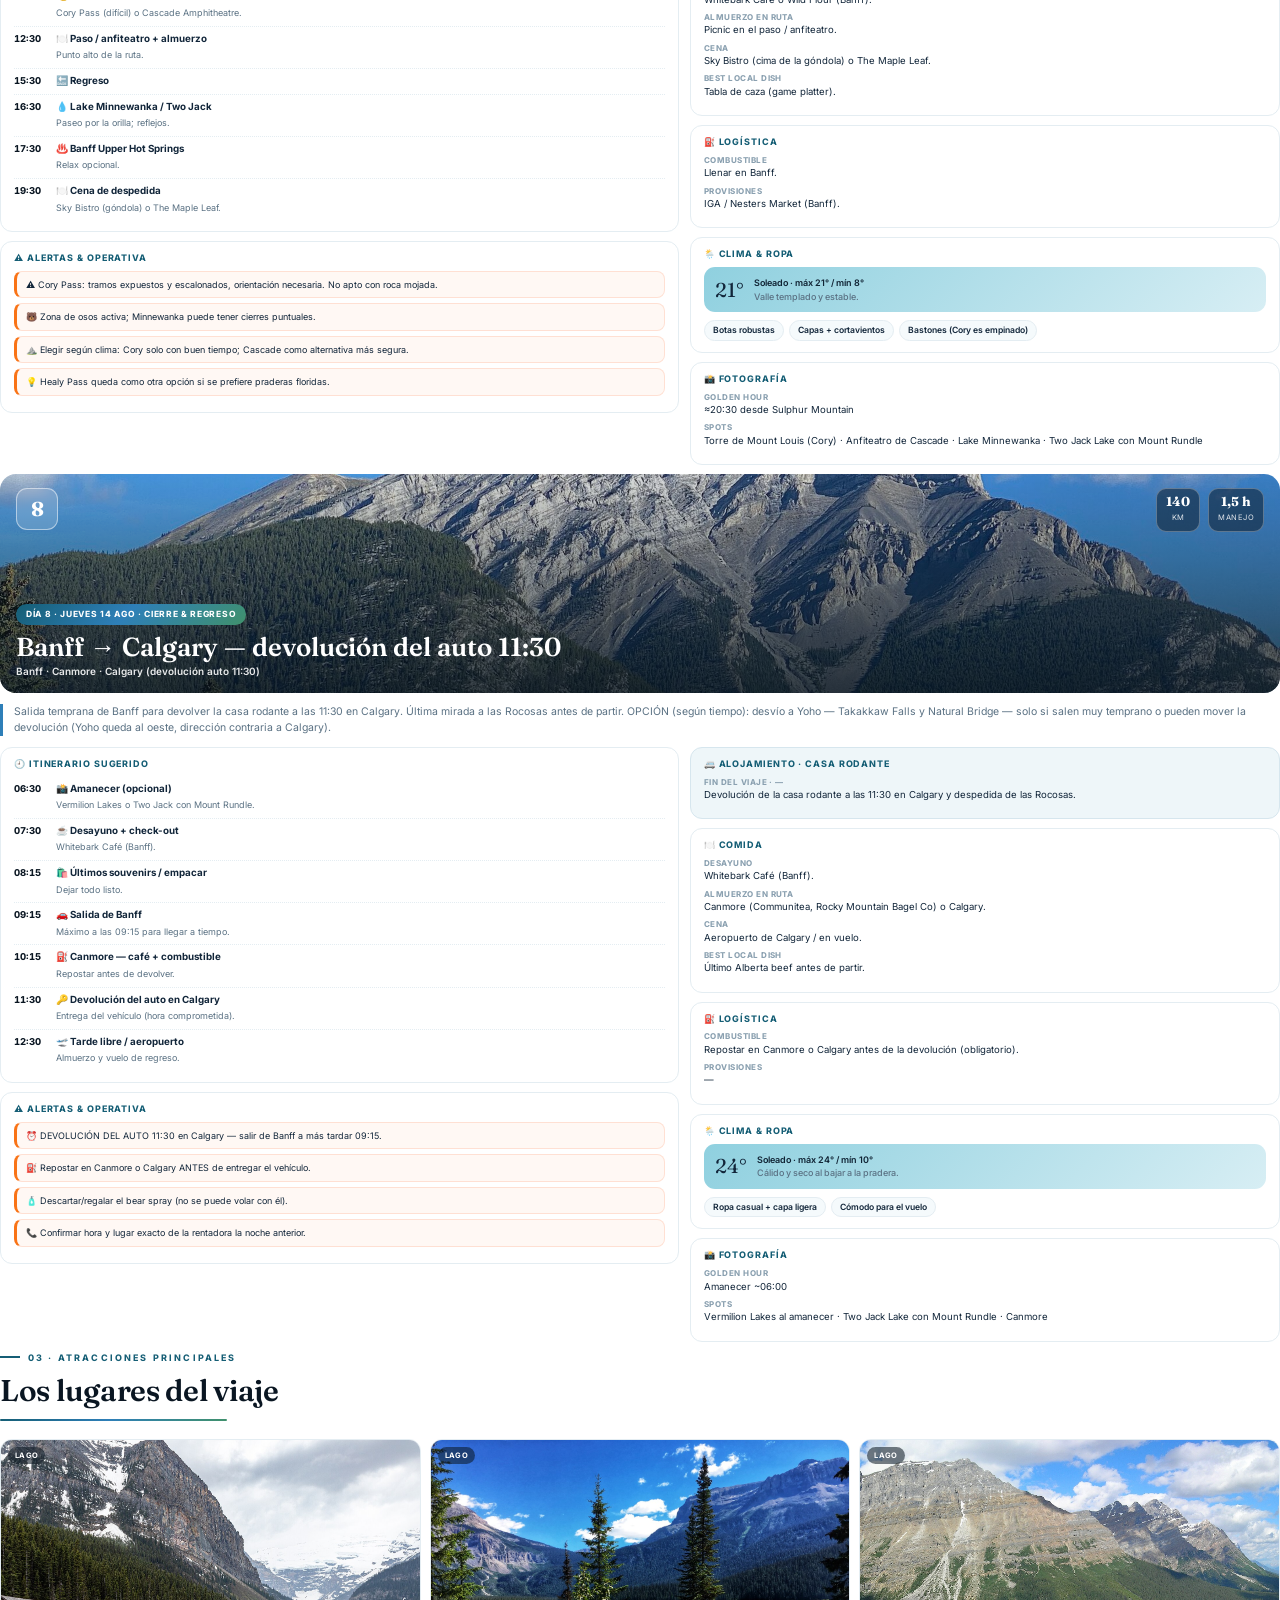
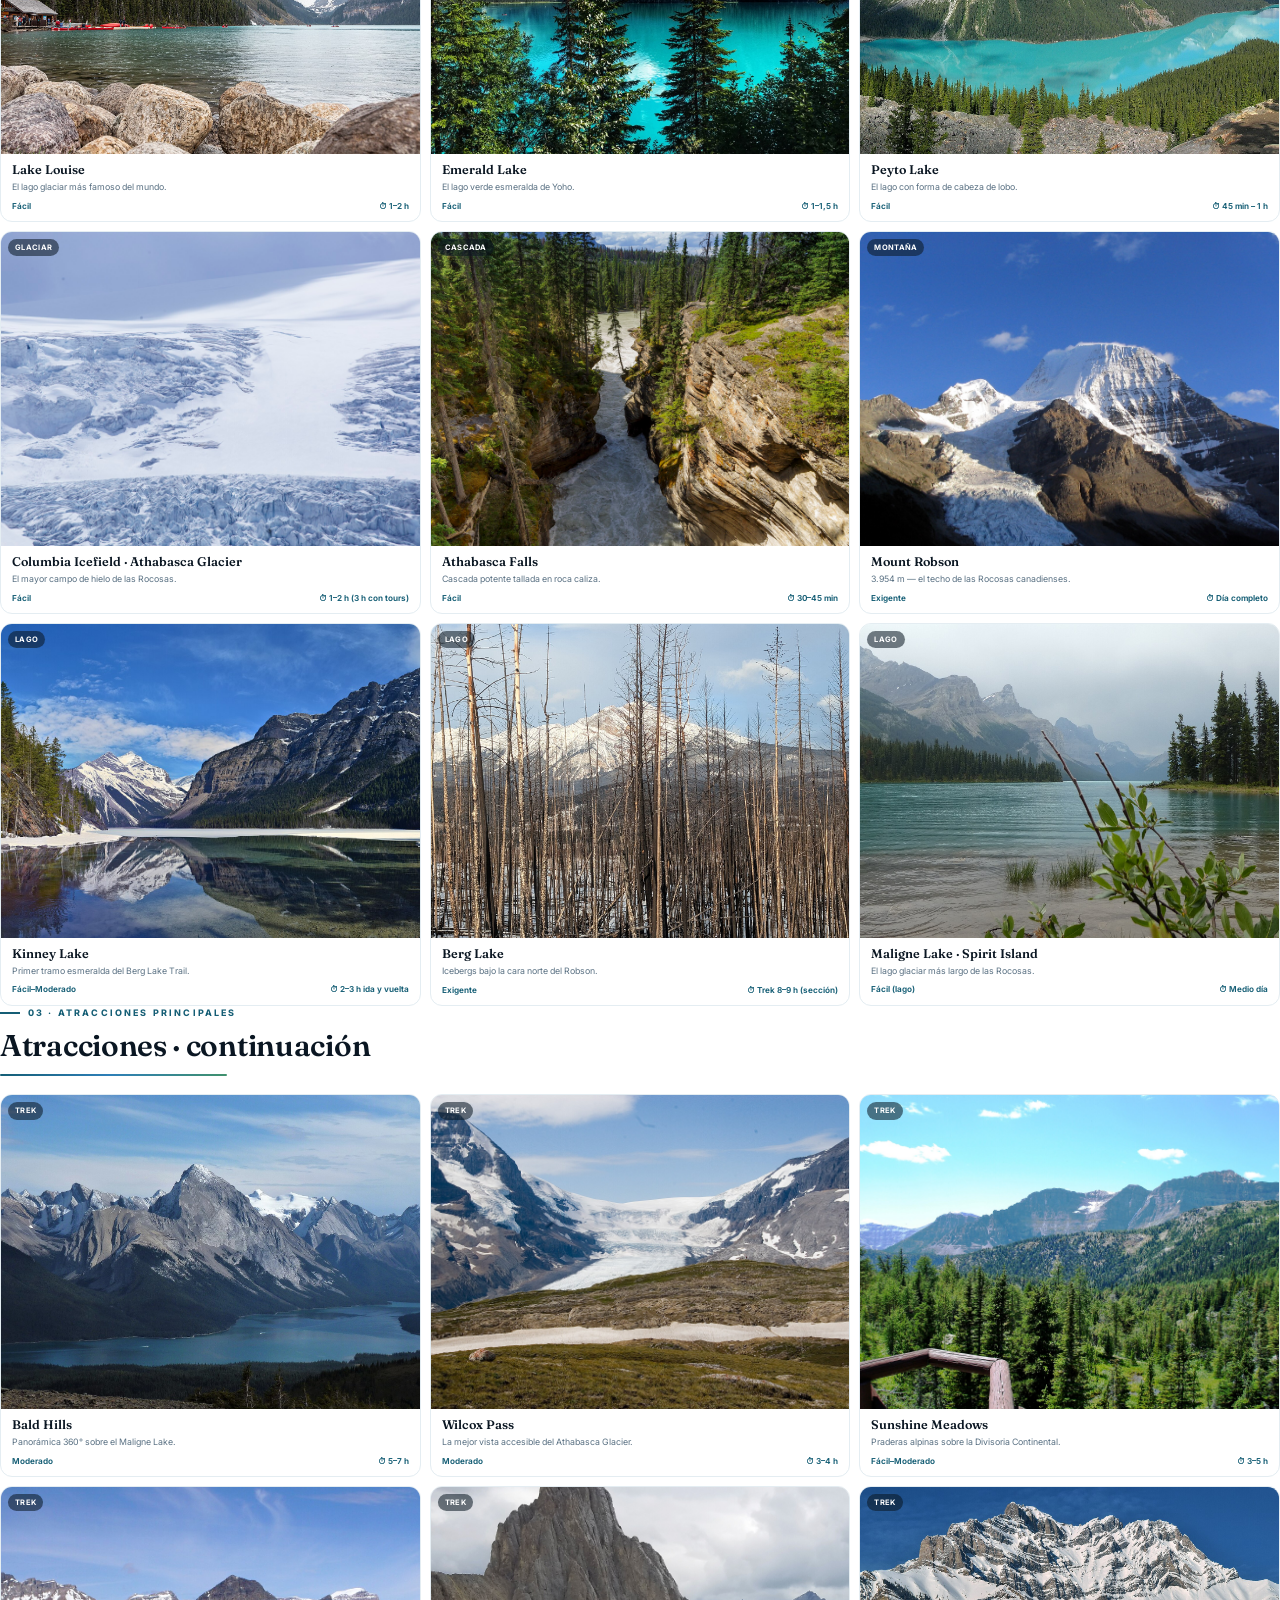
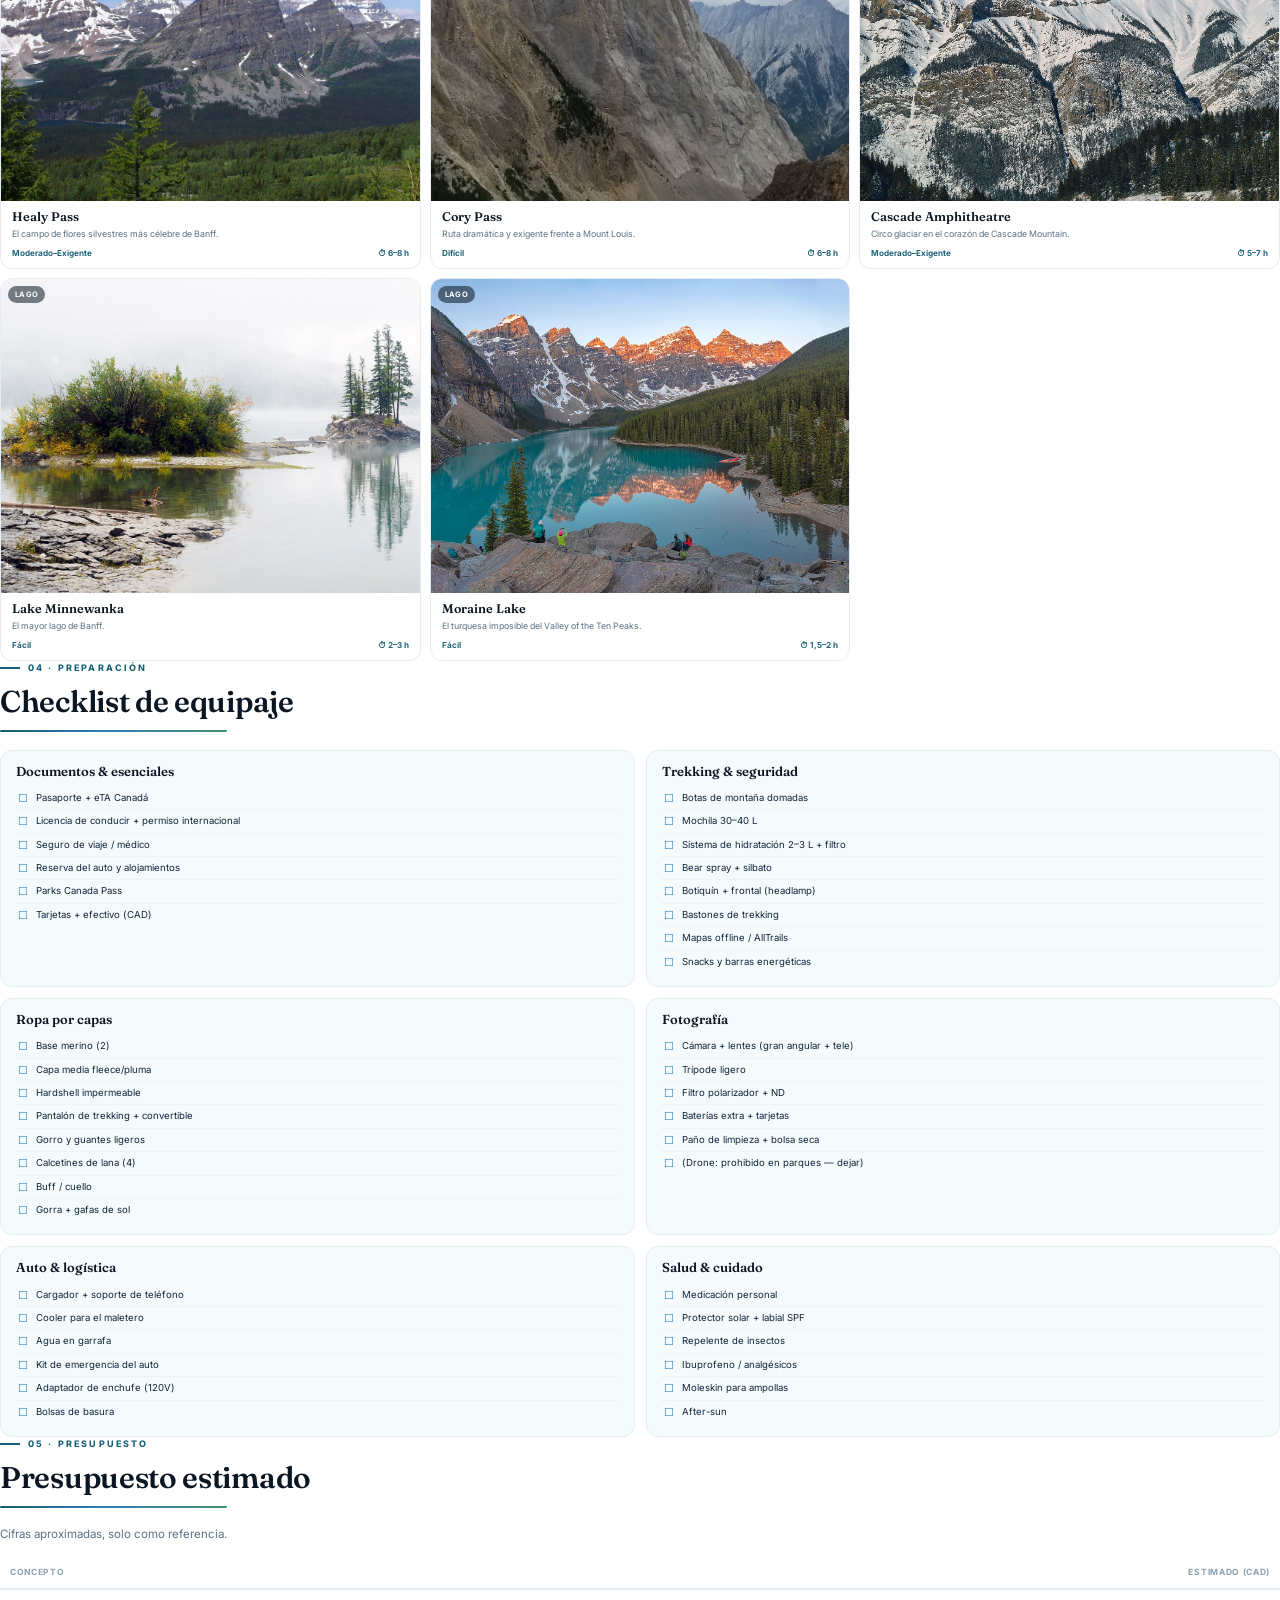
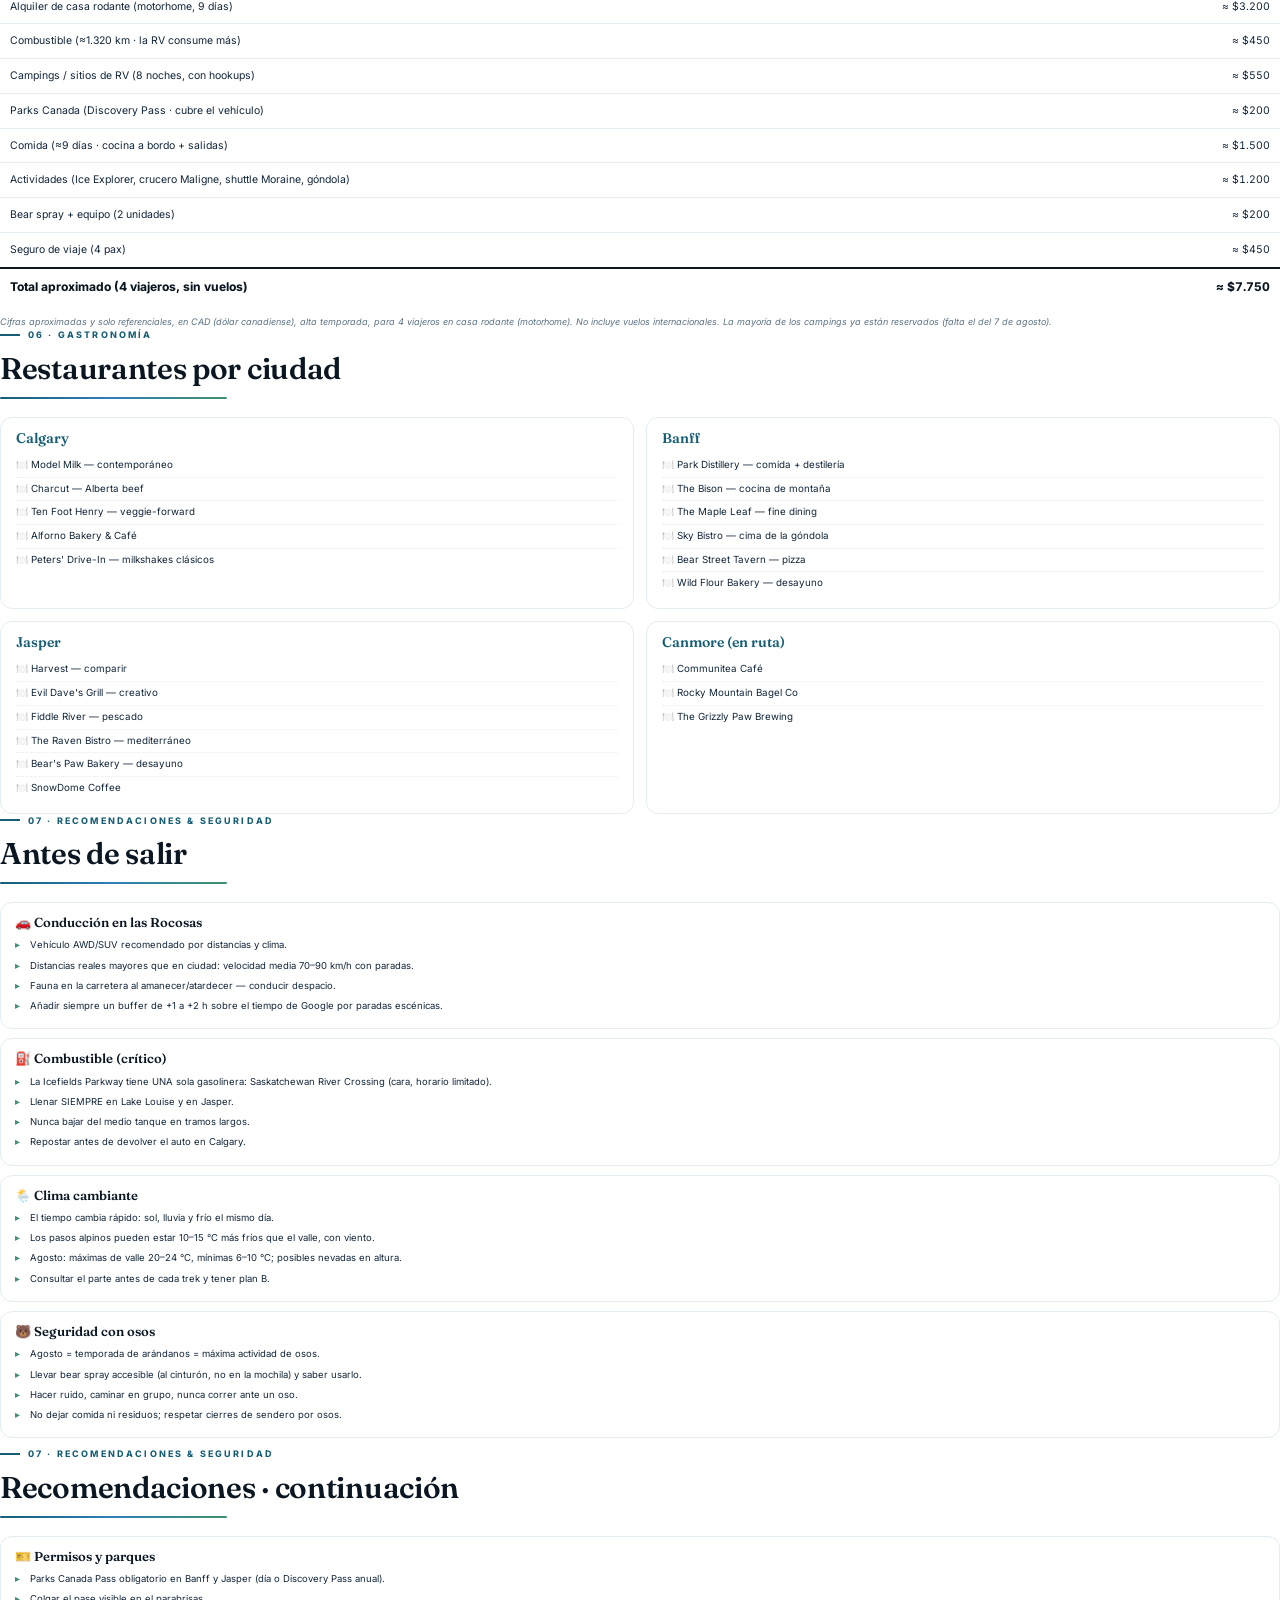
==== commit 7096532e: "PDF: modelo de páginas con flujo (named @page para portada/contraportada) — arregla desbordes/recort" ====
--- a/pdf.html
+++ b/pdf.html
@@ -16,15 +16,18 @@
   --grad-ice:linear-gradient(135deg,#8fd0df,#d7eef4);
 }
 *{margin:0;padding:0;box-sizing:border-box;-webkit-print-color-adjust:exact;print-color-adjust:exact}
-@page{size:A4;margin:0}
+@page{size:A4;margin:14mm 13mm 12mm}
+@page bleed{margin:0}
 html,body{background:#fff;color:var(--text);font-family:var(--sans);line-height:1.5;font-size:11px}
 h1,h2,h3,h4{font-family:var(--serif);font-weight:600;line-height:1.1;color:var(--ink)}
 img{display:block}
 
-.page{position:relative;width:210mm;min-height:297mm;padding:16mm 15mm 14mm;page-break-after:always;overflow:hidden}
+.page{position:relative;page-break-after:always}
 .page:last-child{page-break-after:auto}
-.page.bleed{padding:0}
-.pnum{position:absolute;left:15mm;right:15mm;bottom:7mm;display:flex;justify-content:space-between;font-size:8.5px;letter-spacing:.14em;text-transform:uppercase;color:var(--faint);font-weight:600}
+.page.bleed{page:bleed;width:210mm;height:297mm;overflow:hidden;padding:0}
+.pnum{display:none}
+/* flowing pages: keep individual blocks whole; let grids/groups break between items */
+.card,.stat,.gcard,.check,.rbox,.rec,.qr,.xcard,.crew-card,.day-hero,.summary-box,.crew-box,.flight,.day-summary,.wchip{break-inside:avoid}
 .eyebrow{font-weight:750;font-size:9px;letter-spacing:.24em;text-transform:uppercase;color:var(--glacier);display:flex;align-items:center;gap:8px}
 .eyebrow::before{content:"";width:20px;height:2px;background:currentColor}
 .sec-title{font-size:30px;margin-top:10px;letter-spacing:-.01em}
@@ -75,7 +78,7 @@
 .flight b{color:var(--glacier)}
 
 /* ---------- DAY PAGE ---------- */
-.day-hero{position:relative;height:66mm;border-radius:16px;overflow:hidden;margin-bottom:12px}
+.day-hero{position:relative;height:58mm;border-radius:16px;overflow:hidden;margin-bottom:11px}
 .day-hero img{width:100%;height:100%;object-fit:cover}
 .day-hero .veil{position:absolute;inset:0;background:linear-gradient(180deg,rgba(6,18,28,.15),rgba(6,18,28,.78))}
 .day-hero .lbl{position:absolute;left:16px;bottom:14px;right:16px;z-index:2;color:#fff}
@@ -162,7 +165,8 @@
 .qr .tp{font-size:7.5px;font-weight:750;text-transform:uppercase;letter-spacing:.06em;color:var(--glacier)}
 .qr h5{font-family:var(--serif);font-size:10px;margin-top:3px;line-height:1.2;color:var(--ink)}
 .qr .ch{font-size:8px;color:var(--muted);margin-top:3px}
-.xgroup{margin-bottom:11px;break-inside:avoid}
+.xgroup{margin-bottom:11px}
+.xday{break-after:avoid}
 .xday{font-family:var(--serif);font-size:12px;color:var(--glacier);border-bottom:1px solid var(--line);padding-bottom:4px;margin-bottom:7px}
 .xcards{display:grid;grid-template-columns:1fr 1fr;gap:7px}
 .xcard{border:1px solid var(--line);border-radius:9px;padding:8px 10px;break-inside:avoid}
@@ -309,11 +313,7 @@
       var cards=xByDay[day].map(function(e){return '<div class="xcard"><div class="xtop"><b>'+esc(e.name)+'</b><span>'+esc(e.timeNeeded)+'</span></div><p>'+esc(e.description)+'</p><div class="xhow"><b>Cómo verlo:</b> '+esc(e.howToVisit)+'</div></div>';}).join('');
       return '<div class="xgroup"><div class="xday">Día '+day+' · '+esc(di.date)+' — '+esc(di.title)+'</div><div class="xcards">'+cards+'</div></div>';
     });
-    var xhalf=Math.ceil(xGroups.length/2);
-    [xGroups.slice(0,xhalf).join(''), xGroups.slice(xhalf).join('')].forEach(function(html,pi){
-      if(!html) return;
-      P("",'<div class="eyebrow">08 · Paradas opcionales</div><h1 class="sec-title">'+(pi===0?'Extras para sumar a la ruta':'Paradas opcionales · continuación')+'</h1><div class="divider"></div>'+html+footer('Paradas opcionales'));
-    });
+    P("",'<div class="eyebrow">08 · Paradas opcionales</div><h1 class="sec-title">Extras para sumar a la ruta</h1><div class="divider"></div>'+xGroups.join('')+footer('Paradas opcionales'));
   }
 
   P("",'<div class="eyebrow">09 · Videos</div><h1 class="sec-title">Míralo antes de vivirlo</h1><div class="divider"></div>'+
